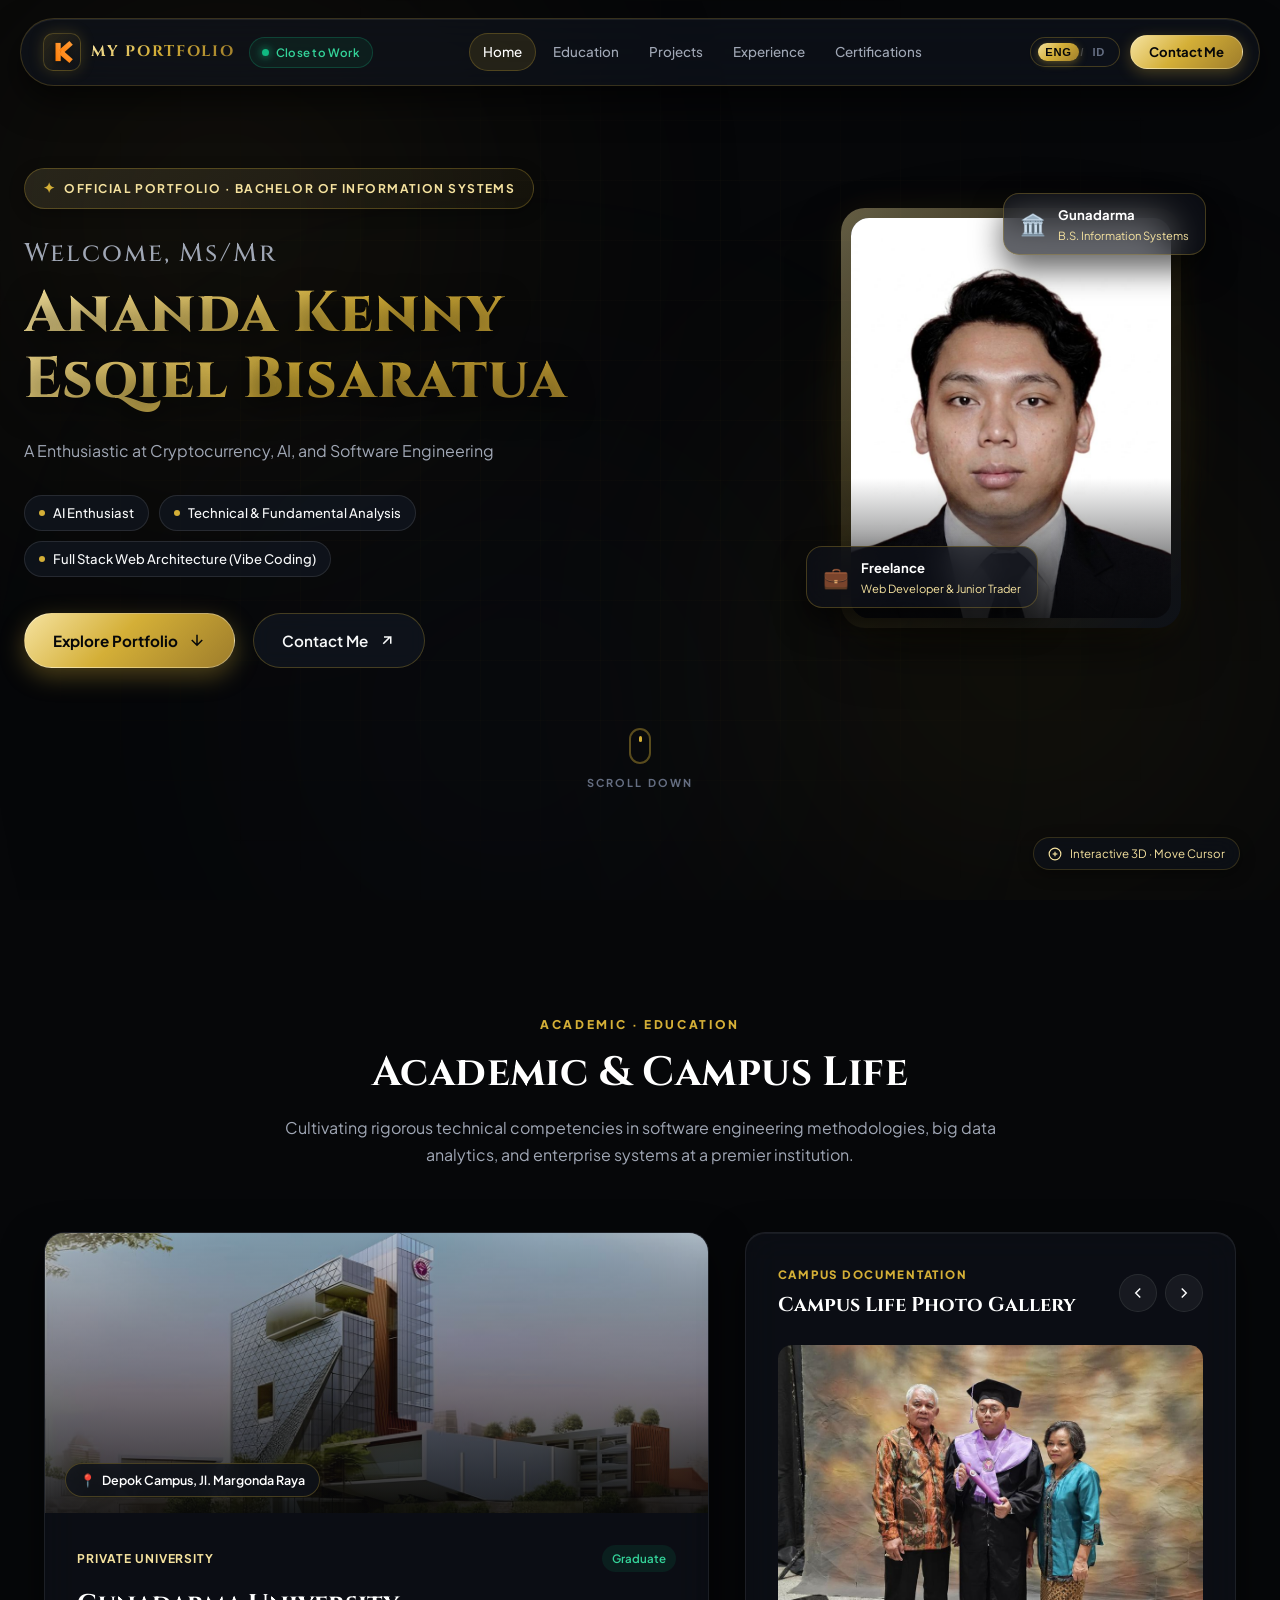
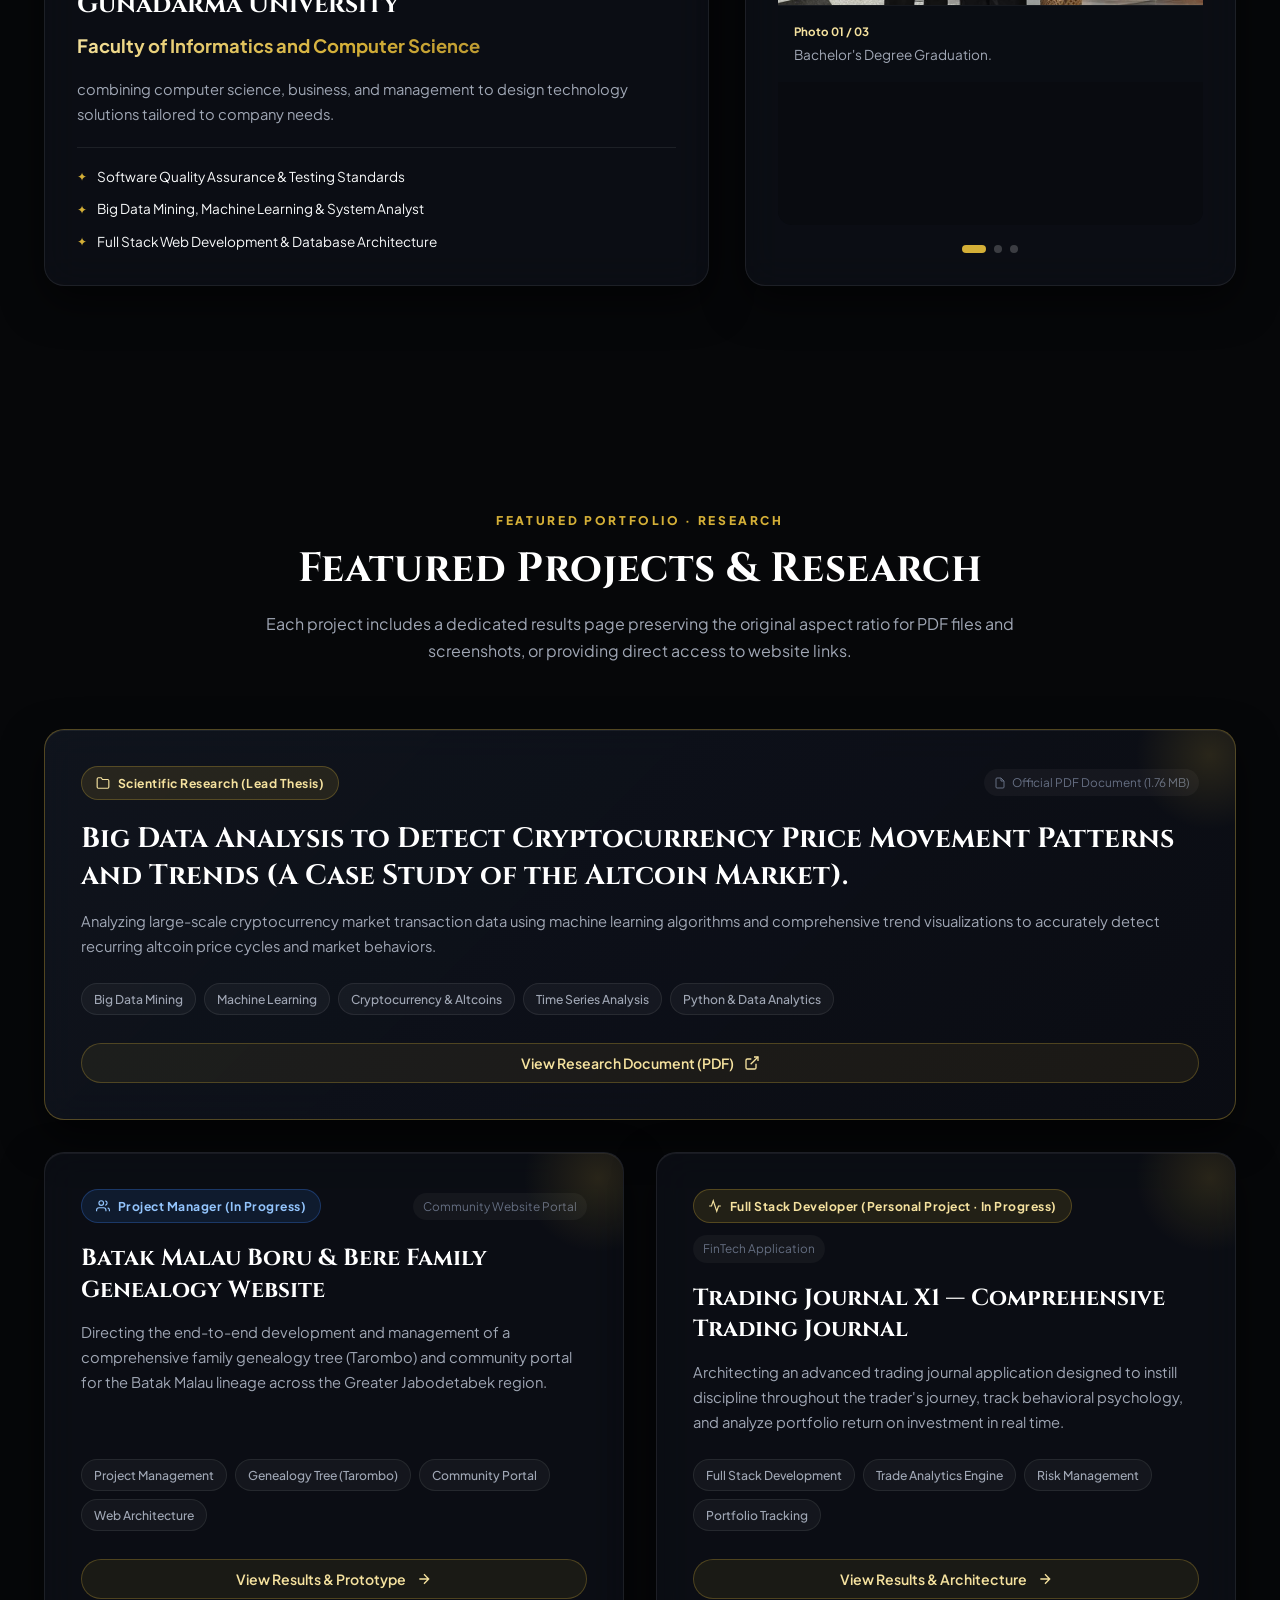
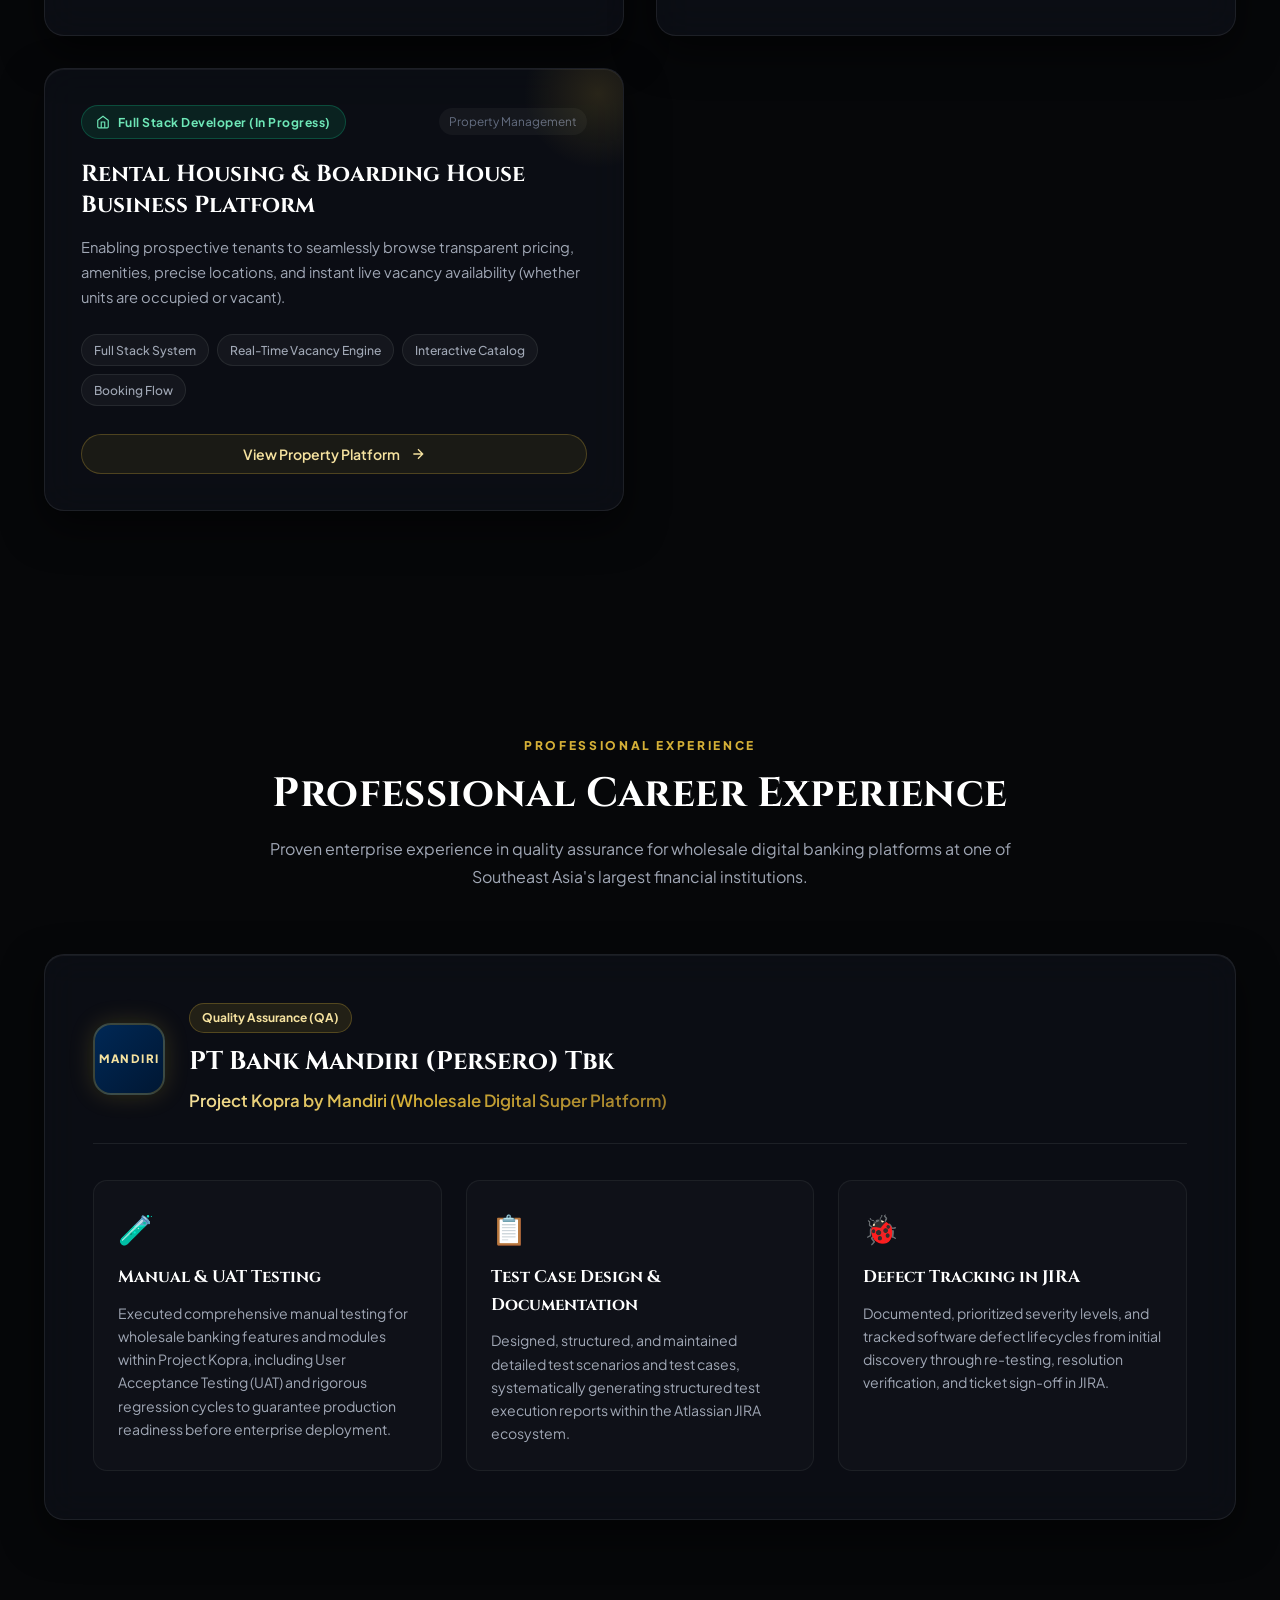
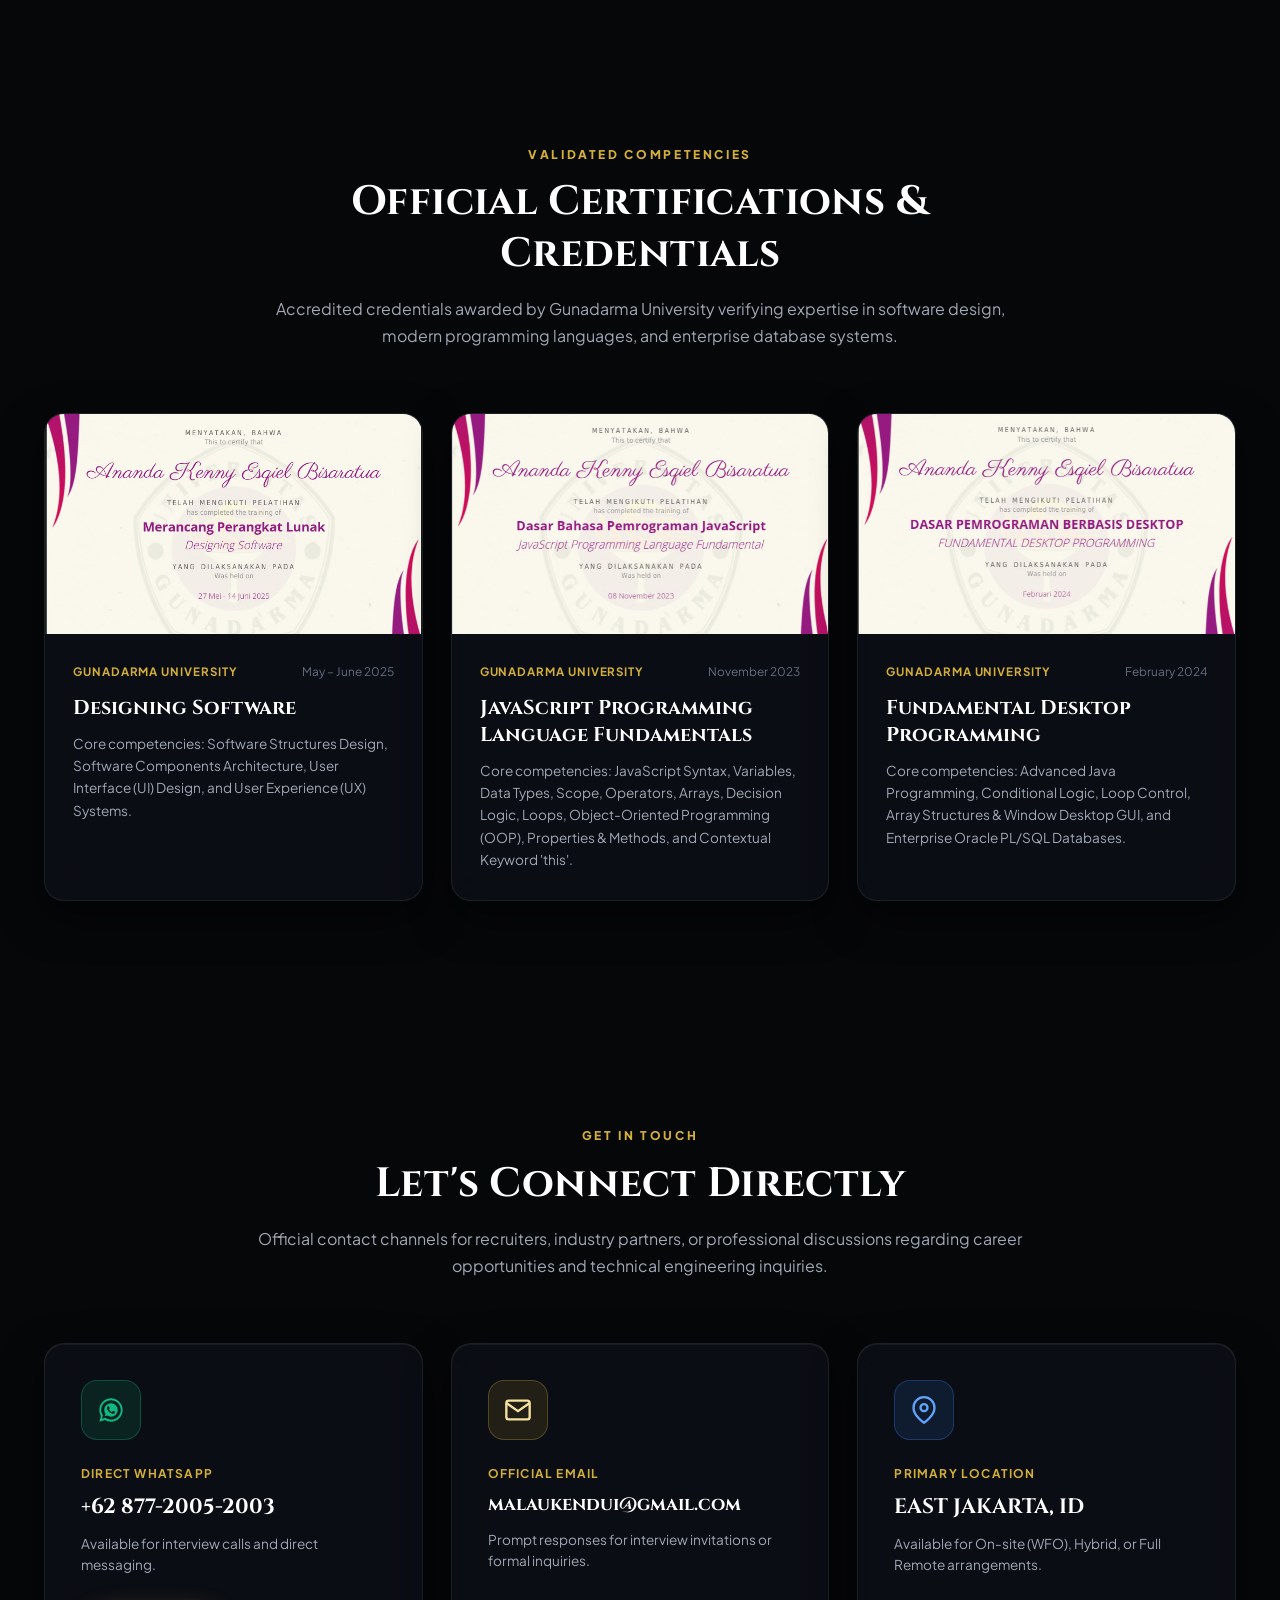
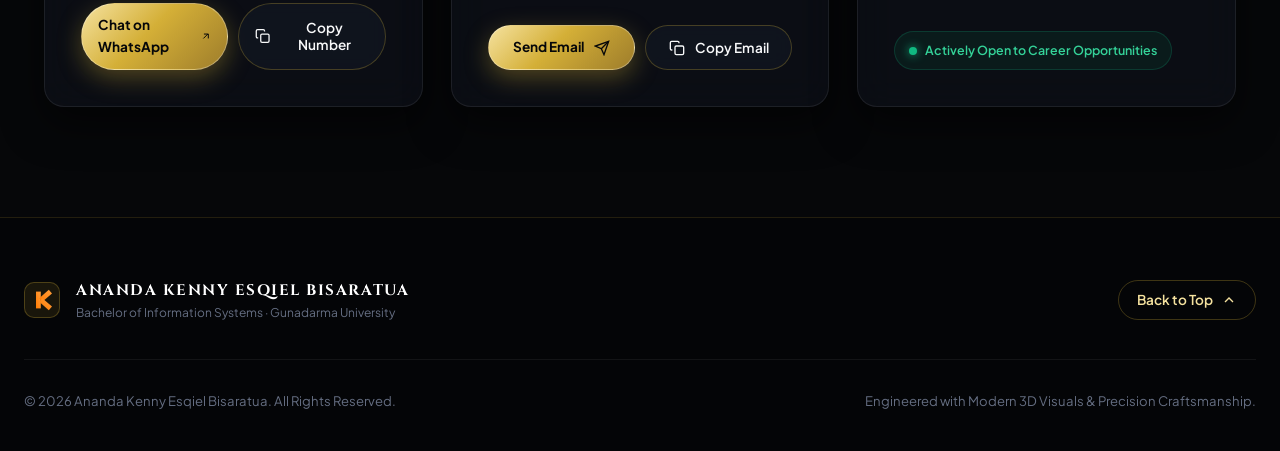
==== index.html @ 276e18a3 "update index.html" ====
﻿<!DOCTYPE html>
<html lang="en">
<head>
    <meta charset="UTF-8">
    <meta name="viewport" content="width=device-width, initial-scale=1.0">
    <title>Ananda Kenny Esqiel Bisaratua &mdash; Modern Luxury 3D Portfolio</title>
    <meta name="description" content="Professional portfolio of Ananda Kenny Esqiel Bisaratua, Bachelor of Information Systems from Gunadarma University. Specializing in Big Data Crypto Research, FinTech QA at Bank Mandiri, and Full Stack Web Architecture.">
    <meta name="theme-color" content="#060709">

    <!-- Google Fonts: Cinzel (Luxury Serif) & Plus Jakarta Sans (Ultra-modern Sans) -->
    <link rel="preconnect" href="https://fonts.googleapis.com">
    <link rel="preconnect" href="https://fonts.gstatic.com" crossorigin>
    <link href="https://fonts.googleapis.com/css2?family=Cinzel:wght@500;600;700;800;900&family=Plus+Jakarta+Sans:ital,wght@0,300;0,400;0,500;0,600;0,700;0,800;1,400&display=swap" rel="stylesheet">

    <!-- Three.js CDN for true WebGL 3D Interactive Centerpiece -->
    <script src="https://cdnjs.cloudflare.com/ajax/libs/three.js/r128/three.min.js"></script>

    <link rel="stylesheet" href="style.css">
</head>
<body>

    <!-- Ambient Luxury Background Glows -->
    <div class="luxury-ambient-bg">
        <div class="ambient-glow glow-top-left"></div>
        <div class="ambient-glow glow-center-gold"></div>
        <div class="ambient-glow glow-bottom-right"></div>
        <div class="ambient-grid-overlay"></div>
    </div>

    <!-- Navigation Bar -->
    <header class="navbar-wrapper">
        <nav class="navbar glass-panel">
            <!-- Left: Brand Logo & Status Pill -->
            <div class="navbar-left">
                <a href="#home" class="brand-logo" aria-label="Ananda Kenny Home">
                    <div class="logo-emblem">
                        <img src="kenny-k-logo.svg" alt="Kenny K Monogram Logo" class="brand-svg">
                    </div>
                    <div class="brand-text">
                        <span class="brand-name">MY PORTFOLIO</span>
                    </div>
                </a>

                <!-- Availability Status Pill -->
                <div class="status-indicator-pill">
                    <span class="status-dot"></span>
                    <span class="status-label" data-en="Close to Work" data-id="Sedang Bekerja">Close To Work</span>
                </div>
            </div>

            <!-- Center: Navigation Links -->
            <ul class="nav-links" id="navLinks">
                <li><a href="#home" class="nav-item active" data-en="Home" data-id="Beranda">Home</a></li>
                <li><a href="#pendidikan" class="nav-item" data-en="Education" data-id="Pendidikan">Education</a></li>
                <li><a href="#proyek" class="nav-item" data-en="Projects" data-id="Proyek">Projects</a></li>
                <li><a href="#pengalaman" class="nav-item" data-en="Experience" data-id="Pengalaman">Experience</a></li>
                <li><a href="#sertifikasi" class="nav-item" data-en="Certifications" data-id="Sertifikasi">Certifications</a></li>
                <li class="mobile-nav-cta-item"><a href="#kontak" class="nav-item nav-item-cta" data-en="Contact Me" data-id="Hubungi Saya">Contact Me</a></li>
            </ul>

            <!-- Right: Language Toggle, CTA & Mobile Toggle -->
            <div class="navbar-actions">
                <!-- Language Toggle (ID / ENG) -->
                <button class="lang-toggle-btn" id="langToggleBtn" aria-label="Switch Language (ENG / ID)" title="Switch Language (ENG / ID)">
                    <span class="lang-toggle-inner">
                        <span class="lang-option active" id="langOptEn">ENG</span>
                        <span class="lang-divider">/</span>
                        <span class="lang-option" id="langOptId">ID</span>
                    </span>
                </button>

                <!-- Desktop Contact CTA -->
                <a href="#kontak" class="btn-nav-cta" data-en="Contact Me" data-id="Hubungi Saya">Contact Me</a>

                <!-- Mobile Menu Toggle -->
                <button class="mobile-toggle" id="mobileToggle" aria-label="Toggle Navigation Menu">
                    <span class="bar"></span>
                    <span class="bar"></span>
                    <span class="bar"></span>
                </button>
            </div>
        </nav>
    </header>

    <!-- MAIN CONTENT -->
    <main>

        <!-- HERO SECTION: 3D Luxury Focus & Owner Intro -->
        <section id="home" class="hero-section">
            <!-- 3D WebGL Canvas Layer -->
            <div class="webgl-canvas-container" id="webglContainer">
                <canvas id="hero-3d-canvas"></canvas>
                <!-- 3D Interaction Badge -->
                <div class="canvas-3d-hint">
                    <svg width="14" height="14" viewBox="0 0 24 24" fill="none" stroke="currentColor" stroke-width="2"><circle cx="12" cy="12" r="10"/><path d="M12 8v8"/><path d="M8 12h8"/></svg>
                    <span data-en="Interactive 3D &middot; Move Cursor" data-id="3D Interaktif &middot; Gerakkan Kursor">Interactive 3D &middot; Move Cursor</span>
                </div>
            </div>

            <div class="hero-content-container">
                <div class="hero-grid">
                    <!-- Left Hero Content -->
                    <div class="hero-text-block">
                        <div class="hero-badge">
                            <span class="badge-icon">&#10022;</span>
                            <span data-en="OFFICIAL PORTFOLIO &middot; BACHELOR OF INFORMATION SYSTEMS" data-id="PORTOFOLIO RESMI &middot; SARJANA SISTEM INFORMASI">OFFICIAL PORTFOLIO &middot; BACHELOR OF INFORMATION SYSTEMS</span>
                        </div>

                        <h1 class="hero-title">
                            <span class="hero-title-prefix" data-en="Welcome, Ms/Mr" data-id="Selamat Datang">Welcome, Ms/Mr</span>
                            <span class="hero-title-name gold-gradient-text">Ananda Kenny Esqiel Bisaratua</span>
                        </h1>

                        <p class="hero-lead" data-en="A Enthusiastic at Cryptocurrency, AI, and Software Engineering" data-id="Antusias di Bidang Cryptocurrency, AI, dan Engineering Perangkat Lunak">
                            A Enthusiastic at Cryptocurrency, AI, and Software Engineering.
                        </p>

                        <!-- Key Attribute Chips -->
                        <div class="hero-chips">
                            <span class="luxury-chip">
                                <span class="chip-dot"></span> <span data-en="AI Enthusiast" data-id="Penggemar AI">AI Enthusiast</span>
                            </span>
                            <span class="luxury-chip">
                                <span class="chip-dot"></span> <span data-en="Technical &amp; Fundamental Analysis" data-id="Analisis Teknikal &amp; Fundamental">Technical &amp; Fundamental Analysis</span>
                            </span>
                            <span class="luxury-chip">
                                <span class="chip-dot"></span> <span data-en="Full Stack Web Architecture (Vibe Coding)" data-id="Arsitektur Web Full Stack (Vibe Coding)">Full Stack Web Architecture (Vibe Coding)</span>
                            </span>
                        </div>

                        <!-- CTA Actions -->
                        <div class="hero-actions">
                            <a href="#pendidikan" class="btn btn-luxury-primary" id="btnJelajahi">
                                <span data-en="Explore Portfolio" data-id="Jelajahi Portofolio">Explore Portfolio</span>
                                <svg width="18" height="18" viewBox="0 0 24 24" fill="none" stroke="currentColor" stroke-width="2"><path d="M12 5v14M19 12l-7 7-7-7"/></svg>
                            </a>
                            <a href="#kontak" class="btn btn-luxury-secondary">
                                <span data-en="Contact Me" data-id="Hubungi Saya">Contact Me</span>
                                <svg width="18" height="18" viewBox="0 0 24 24" fill="none" stroke="currentColor" stroke-width="2"><path d="M7 17l9.2-9.2M17 17V8H8"/></svg>
                            </a>
                        </div>
                    </div>

                    <!-- Right Hero Portrait Frame -->
                    <div class="hero-portrait-wrapper">
                        <div class="luxury-portrait-card">
                            <div class="portrait-aura"></div>
                            <div class="portrait-bevel-frame">
                                <div class="portrait-inner">
                                    <img src="KennyFoto.jpg" alt="Official Portrait of Ananda Kenny Esqiel Bisaratua" class="portrait-img">
                                    <div class="portrait-gradient-overlay"></div>
                                </div>
                            </div>
                            
                            <!-- Floating Card Tag 1 -->
                            <div class="floating-badge-tag tag-top-right glass-card">
                                <div class="badge-icon-gold">&#127963;&#65039;</div>
                                <div class="badge-tag-info">
                                    <span class="tag-title">Gunadarma</span>
                                    <span class="tag-sub" data-en="B.S. Information Systems" data-id="S.Kom. Sistem Informasi">B.S. Information Systems</span>
                                </div>
                            </div>

                            <!-- Floating Card Tag 2 -->
                            <div class="floating-badge-tag tag-bottom-left glass-card">
                                <div class="badge-icon-gold">&#128188;</div>
                                <div class="badge-tag-info">
                                    <span class="tag-title" data-en="Freelance" data-id="Lepas">Freelance</span>
                                    <span class="tag-sub" data-en="Web Developer & Junior Trader" data-id="Pengembang Web & Trader Pemula">Web Developer & Junior Trader</span>
                                </div>
                            </div>
                        </div>
                    </div>
                </div>

                <!-- Scroll Indicator -->
                <div class="hero-scroll-prompt">
                    <a href="#pendidikan" class="scroll-mouse-link" aria-label="Scroll Down">
                        <div class="scroll-mouse">
                            <div class="scroll-wheel"></div>
                        </div>
                        <span class="scroll-text" data-en="SCROLL DOWN" data-id="GULIR KE BAWAH">SCROLL DOWN</span>
                    </a>
                </div>
            </div>
        </section>

        <!-- SECTION: EDUCATION -->
        <section id="pendidikan" class="section-container education-section">
            <div class="section-header">
                <span class="section-eyebrow" data-en="ACADEMIC &middot; EDUCATION" data-id="AKADEMIK &middot; PENDIDIKAN">ACADEMIC &middot; EDUCATION</span>
                <h2 class="section-heading" data-en="Academic &amp; Campus Life" data-id="Akademik &amp; Kehidupan Kampus">Academic &amp; Campus Life</h2>
                <p class="section-subheading" data-en="Cultivating rigorous technical competencies in software engineering methodologies, big data analytics, and enterprise systems at a premier institution." data-id="Mengembangkan kompetensi teknis yang ketat dalam metodologi rekayasa perangkat lunak, analitik big data, dan sistem enterprise di institusi terkemuka.">
                    Cultivating rigorous technical competencies in software engineering methodologies, big data analytics, and enterprise systems at a premier institution.
                </p>
            </div>

            <div class="education-showcase-grid">
                <!-- Main Building Feature Card (Foto Gedung G) -->
                <div class="education-feature-card glass-card">
                    <div class="feature-card-media">
                        <img src="Gedung-Gunadarma.jpg" alt="Campus Building G, Gunadarma University Depok Margonda" class="building-hero-image">
                        <div class="media-overlay-gradient"></div>
                        <div class="media-badge-pill">
                            <span class="pill-icon">&#128205;</span>
                            <span data-en="Depok Campus, Jl. Margonda Raya" data-id="Kampus Depok, Jl. Margonda Raya">Depok Campus, Jl. Margonda Raya</span>
                        </div>
                    </div>

                    <div class="feature-card-body">
                        <div class="institution-meta">
                            <span class="institution-type" data-en="Private University" data-id="Universitas Swasta">Private University</span>
                            <span class="graduation-status" data-en="Graduate" data-id="Lulusan">Graduate</span>
                        </div>
                        <h3 class="institution-name" data-en="Gunadarma University" data-id="Universitas Gunadarma">Gunadarma University</h3>
                        <h4 class="major-name gold-gradient-text" data-en="Faculty of Informatics and Computer Science" data-id="Fakultas Ilmu Komputer dan Teknologi Informasi">Faculty of Informatics and Computer Science</h4>
                        <p class="major-description" data-en="combining computer science, business, and management to design technology solutions tailored to company needs." data-id="menggabungkan ilmu komputer, bisnis, dan manajemen untuk merancang solusi teknologi yang disesuaikan dengan kebutuhan perusahaan.">
                            combining computer science, business, and management to design technology solutions tailored to company needs.
                        </p>

                        <div class="curriculum-highlights">
                            <div class="highlight-item">
                                <span class="highlight-bullet">&#10022;</span>
                                <span data-en="Software Quality Assurance &amp; Testing Standards" data-id="Jaminan Kualitas Perangkat Lunak &amp; Standar Pengujian">Software Quality Assurance &amp; Testing Standards</span>
                            </div>
                            <div class="highlight-item">
                                <span class="highlight-bullet">&#10022;</span>
                                <span data-en="Big Data Mining, Machine Learning &amp; System Analyst" data-id="Big Data Mining, Machine Learning &amp; Analis Sistem">Big Data Mining, Machine Learning &amp; System Analyst</span>
                            </div>
                            <div class="highlight-item">
                                <span class="highlight-bullet">&#10022;</span>
                                <span data-en="Full Stack Web Development &amp; Database Architecture" data-id="Pengembangan Web Full Stack &amp; Arsitektur Basis Data">Full Stack Web Development &amp; Database Architecture</span>
                            </div>
                        </div>
                    </div>
                </div>

                <!-- 3-Photo Campus Life Carousel & Interactive Gallery -->
                <div class="campus-gallery-container glass-card">
                    <div class="gallery-header-bar">
                        <div class="gallery-title-group">
                            <span class="gallery-mini-badge" data-en="CAMPUS DOCUMENTATION" data-id="DOKUMENTASI KAMPUS">CAMPUS DOCUMENTATION</span>
                            <h3 class="gallery-title" data-en="Campus Life Photo Gallery" data-id="Galeri Foto Kehidupan Kampus">Campus Life Photo Gallery</h3>
                        </div>
                        <div class="carousel-nav-arrows">
                            <button class="carousel-arrow-btn" id="eduPrevBtn" aria-label="Previous Photo">
                                <svg width="18" height="18" viewBox="0 0 24 24" fill="none" stroke="currentColor" stroke-width="2"><path d="M15 18l-6-6 6-6"/></svg>
                            </button>
                            <button class="carousel-arrow-btn" id="eduNextBtn" aria-label="Next Photo">
                                <svg width="18" height="18" viewBox="0 0 24 24" fill="none" stroke="currentColor" stroke-width="2"><path d="M9 18l6-6-6-6"/></svg>
                            </button>
                        </div>
                    </div>

                    <!-- Active Slide Viewer -->
                    <div class="campus-carousel-viewport">
                        <div class="carousel-slides-track" id="eduCarouselTrack">
                            <!-- Slide 1 -->
                            <div class="carousel-slide active" data-index="0">
                                <div class="slide-image-wrap">
                                    <img src="education-photo-1.jpg" alt="Academic Collaboration at Gunadarma University 1" class="slide-img">
                                </div>
                                <div class="slide-caption">
                                    <span class="slide-number" data-en="Photo 01 / 03" data-id="Foto 01 / 03">Photo 01 / 03</span>
                                    <p class="slide-desc" data-en="Bachelor's Degree Graduation." data-id="Wisuda Sarjana.">Bachelor's Degree Graduation.</p>
                                </div>
                            </div>
                            <!-- Slide 2 -->
                            <div class="carousel-slide" data-index="1">
                                <div class="slide-image-wrap">
                                    <img src="education-photo-2.jpg" alt="Computer Laboratory Practicum at Gunadarma University 2" class="slide-img">
                                </div>
                                <div class="slide-caption">
                                    <span class="slide-number" data-en="Photo 02 / 03" data-id="Foto 02 / 03">Photo 02 / 03</span>
                                    <p class="slide-desc" data-en="Classmates (Semesters 3–8)" data-id="Teman Sekelas (Semester 3–8)">Classmates (Semesters 3–8)</p>
                                </div>
                            </div>
                            <!-- Slide 3 -->
                            <div class="carousel-slide" data-index="2">
                                <div class="slide-image-wrap">
                                    <img src="education-photo-3.jpg" alt="Capstone Project &amp; Computing Analysis at Gunadarma University 3" class="slide-img">
                                </div>
                                <div class="slide-caption">
                                    <span class="slide-number" data-en="Photo 03 / 03" data-id="Foto 03 / 03">Photo 03 / 03</span>
                                    <p class="slide-desc" data-en="Comprehensive Examination." data-id="Ujian Komprehensif.">Comprehensive Examination.</p>
                                </div>
                            </div>
                        </div>
                    </div>

                    <!-- Carousel Indicators -->
                    <div class="carousel-indicators" id="eduIndicators">
                        <button class="indicator-dot active" data-slide="0" aria-label="Slide 1"></button>
                        <button class="indicator-dot" data-slide="1" aria-label="Slide 2"></button>
                        <button class="indicator-dot" data-slide="2" aria-label="Slide 3"></button>
                    </div>
                </div>
            </div>
        </section>

        <!-- SECTION: PROJECTS & RESEARCH -->
        <section id="proyek" class="section-container projects-section">
            <div class="section-header">
                <span class="section-eyebrow" data-en="FEATURED PORTFOLIO &middot; RESEARCH" data-id="PORTOFOLIO UNGGULAN &middot; RISET">FEATURED PORTFOLIO &middot; RESEARCH</span>
                <h2 class="section-heading" data-en="Featured Projects &amp; Research" data-id="Proyek &amp; Riset Unggulan">Featured Projects &amp; Research</h2>
                <p class="section-subheading" data-en="Each project includes a dedicated results page preserving the original aspect ratio for PDF files and screenshots, or providing direct access to website links." data-id="Setiap proyek memiliki halaman hasil khusus yang mempertahankan rasio aspek asli untuk file PDF dan tangkapan layar, atau menyediakan akses langsung ke tautan situs web.">
                    Each project includes a dedicated results page preserving the original aspect ratio for PDF files and screenshots, or providing direct access to website links.
                </p>
            </div>

            <div class="projects-asymmetric-grid">

                <!-- PROJECT 1: Scientific Research (Featured Large Card) -->
                <article class="project-card project-card-featured glass-card" data-project-id="scientific-research">
                    <div class="card-glass-glow"></div>
                    <div class="project-header-badge-row">
                        <span class="project-role-badge badge-gold">
                            <svg width="14" height="14" viewBox="0 0 24 24" fill="none" stroke="currentColor" stroke-width="2"><path d="M22 19a2 2 0 0 1-2 2H4a2 2 0 0 1-2-2V5a2 2 0 0 1 2-2h5l2 3h9a2 2 0 0 1 2 2z"/></svg>
                            <span data-en="Scientific Research (Lead Thesis)" data-id="Riset Ilmiah (Skripsi Utama)">Scientific Research (Lead Thesis)</span>
                        </span>
                        <span class="project-format-pill">
                            <svg width="12" height="12" viewBox="0 0 24 24" fill="none" stroke="currentColor" stroke-width="2"><path d="M14 2H6a2 2 0 0 0-2 2v16a2 2 0 0 0 2 2h12a2 2 0 0 0 2-2V8z"/><polyline points="14 2 14 8 20 8"/></svg>
                            <span data-en="Official PDF Document (1.76 MB)" data-id="Dokumen PDF Resmi (1.76 MB)">Official PDF Document (1.76 MB)</span>
                        </span>
                    </div>

                    <h3 class="project-main-title" data-en="Big Data Analysis to Detect Cryptocurrency Price Movement Patterns and Trends (A Case Study of the Altcoin Market)." data-id="Analisis Big Data untuk Mendeteksi Pola Pergerakan Harga Cryptocurrency dan Tren (Studi Kasus Pasar Altcoin).">
                        Big Data Analysis to Detect Cryptocurrency Price Movement Patterns and Trends (A Case Study of the Altcoin Market).
                    </h3>

                    <p class="project-sub-title" data-en="Analyzing large-scale cryptocurrency market transaction data using machine learning algorithms and comprehensive trend visualizations to accurately detect recurring altcoin price cycles and market behaviors." data-id="Menganalisis data transaksi pasar cryptocurrency berskala besar menggunakan algoritma machine learning dan visualisasi tren komprehensif untuk mendeteksi siklus harga altcoin yang berulang dan perilaku pasar secara akurat.">
                        Analyzing large-scale cryptocurrency market transaction data using machine learning algorithms and comprehensive trend visualizations to accurately detect recurring altcoin price cycles and market behaviors.
                    </p>

                    <div class="project-tech-tags">
                        <span class="tech-tag">Big Data Mining</span>
                        <span class="tech-tag">Machine Learning</span>
                        <span class="tech-tag">Cryptocurrency &amp; Altcoins</span>
                        <span class="tech-tag">Time Series Analysis</span>
                        <span class="tech-tag">Python &amp; Data Analytics</span>
                    </div>

                    <div class="project-card-footer">
                        <button class="btn btn-luxury-card-action" onclick="openProjectModal('scientific-research')">
                            <span data-en="View Research Document (PDF)" data-id="Lihat Dokumen Riset (PDF)">View Research Document (PDF)</span>
                            <svg width="16" height="16" viewBox="0 0 24 24" fill="none" stroke="currentColor" stroke-width="2"><path d="M18 13v6a2 2 0 0 1-2 2H5a2 2 0 0 1-2-2V8a2 2 0 0 1 2-2h6"/><polyline points="15 3 21 3 21 9"/><line x1="10" y1="14" x2="21" y2="3"/></svg>
                        </button>
                    </div>
                </article>

                <!-- PROJECT 2: Project Manager - Malau Website -->
                <article class="project-card glass-card" data-project-id="website-malau">
                    <div class="card-glass-glow"></div>
                    <div class="project-header-badge-row">
                        <span class="project-role-badge badge-blue">
                            <svg width="14" height="14" viewBox="0 0 24 24" fill="none" stroke="currentColor" stroke-width="2"><path d="M17 21v-2a4 4 0 0 0-4-4H5a4 4 0 0 0-4 4v2"/><circle cx="9" cy="7" r="4"/><path d="M23 21v-2a4 4 0 0 0-3-3.87"/><path d="M16 3.13a4 4 0 0 1 0 7.75"/></svg>
                            <span data-en="Project Manager (In Progress)" data-id="Manajer Proyek (Dalam Proses)">Project Manager (In Progress)</span>
                        </span>
                        <span class="project-format-pill" data-en="Community Website Portal" data-id="Portal Website Komunitas">Community Website Portal</span>
                    </div>

                    <h3 class="project-main-title" data-en="Batak Malau Boru &amp; Bere Family Genealogy Website" data-id="Website Silsilah Keluarga Batak Malau Boru &amp; Bere">
                        Batak Malau Boru &amp; Bere Family Genealogy Website
                    </h3>

                    <p class="project-sub-title" data-en="Directing the end-to-end development and management of a comprehensive family genealogy tree (Tarombo) and community portal for the Batak Malau lineage across the Greater Jabodetabek region." data-id="Mengarahkan pengembangan dan manajemen end-to-end pohon silsilah keluarga komprehensif (Tarombo) dan portal komunitas untuk keturunan Batak Malau di seluruh wilayah Jabodetabek.">
                        Directing the end-to-end development and management of a comprehensive family genealogy tree (Tarombo) and community portal for the Batak Malau lineage across the Greater Jabodetabek region.
                    </p>

                    <div class="project-tech-tags">
                        <span class="tech-tag" data-en="Project Management" data-id="Manajemen Proyek">Project Management</span>
                        <span class="tech-tag">Genealogy Tree (Tarombo)</span>
                        <span class="tech-tag" data-en="Community Portal" data-id="Portal Komunitas">Community Portal</span>
                        <span class="tech-tag" data-en="Web Architecture" data-id="Arsitektur Web">Web Architecture</span>
                    </div>

                    <div class="project-card-footer">
                        <button class="btn btn-luxury-card-action" onclick="openProjectModal('website-malau')">
                            <span data-en="View Results &amp; Prototype" data-id="Lihat Hasil &amp; Prototipe">View Results &amp; Prototype</span>
                            <svg width="16" height="16" viewBox="0 0 24 24" fill="none" stroke="currentColor" stroke-width="2"><path d="M5 12h14M12 5l7 7-7 7"/></svg>
                        </button>
                    </div>
                </article>

                <!-- PROJECT 3: Full Stack Developer - Trading Journal -->
                <article class="project-card glass-card" data-project-id="trading-journal">
                    <div class="card-glass-glow"></div>
                    <div class="project-header-badge-row">
                        <span class="project-role-badge badge-gold">
                            <svg width="14" height="14" viewBox="0 0 24 24" fill="none" stroke="currentColor" stroke-width="2"><polyline points="22 12 18 12 15 21 9 3 6 12 2 12"/></svg>
                            <span data-en="Full Stack Developer (Personal Project &middot; In Progress)" data-id="Pengembang Full Stack (Proyek Pribadi &middot; Dalam Proses)">Full Stack Developer (Personal Project &middot; In Progress)</span>
                        </span>
                        <span class="project-format-pill" data-en="FinTech Application" data-id="Aplikasi FinTech">FinTech Application</span>
                    </div>

                    <h3 class="project-main-title" data-en="Trading Journal X1 &mdash; Comprehensive Trading Journal" data-id="Trading Journal X1 &mdash; Jurnal Trading Komprehensif">
                        Trading Journal X1 &mdash; Comprehensive Trading Journal
                    </h3>

                    <p class="project-sub-title" data-en="Architecting an advanced trading journal application designed to instill discipline throughout the trader's journey, track behavioral psychology, and analyze portfolio return on investment in real time." data-id="Merancang aplikasi jurnal trading canggih yang dirancang untuk menanamkan disiplin sepanjang perjalanan trader, melacak psikologi perilaku, dan menganalisis return on investment portofolio secara real time.">
                        Architecting an advanced trading journal application designed to instill discipline throughout the trader's journey, track behavioral psychology, and analyze portfolio return on investment in real time.
                    </p>

                    <div class="project-tech-tags">
                        <span class="tech-tag" data-en="Full Stack Development" data-id="Pengembangan Full Stack">Full Stack Development</span>
                        <span class="tech-tag" data-en="Trade Analytics Engine" data-id="Mesin Analitik Trading">Trade Analytics Engine</span>
                        <span class="tech-tag" data-en="Risk Management" data-id="Manajemen Risiko">Risk Management</span>
                        <span class="tech-tag" data-en="Portfolio Tracking" data-id="Pelacakan Portofolio">Portfolio Tracking</span>
                    </div>

                    <div class="project-card-footer">
                        <button class="btn btn-luxury-card-action" onclick="openProjectModal('trading-journal')">
                            <span data-en="View Results &amp; Architecture" data-id="Lihat Hasil &amp; Arsitektur">View Results &amp; Architecture</span>
                            <svg width="16" height="16" viewBox="0 0 24 24" fill="none" stroke="currentColor" stroke-width="2"><path d="M5 12h14M12 5l7 7-7 7"/></svg>
                        </button>
                    </div>
                </article>

                <!-- PROJECT 4: Full Stack Developer - Rental Housing Platform -->
                <article class="project-card glass-card" data-project-id="kos-kosan">
                    <div class="card-glass-glow"></div>
                    <div class="project-header-badge-row">
                        <span class="project-role-badge badge-green">
                            <svg width="14" height="14" viewBox="0 0 24 24" fill="none" stroke="currentColor" stroke-width="2"><path d="M3 9l9-7 9 7v11a2 2 0 0 1-2 2H5a2 2 0 0 1-2-2z"/><polyline points="9 22 9 12 15 12 15 22"/></svg>
                            <span data-en="Full Stack Developer (In Progress)" data-id="Pengembang Full Stack (Dalam Proses)">Full Stack Developer (In Progress)</span>
                        </span>
                        <span class="project-format-pill" data-en="Property Management" data-id="Manajemen Properti">Property Management</span>
                    </div>

                    <h3 class="project-main-title" data-en="Rental Housing &amp; Boarding House Business Platform" data-id="Platform Bisnis Rumah Sewa &amp; Kos-Kosan">
                        Rental Housing &amp; Boarding House Business Platform
                    </h3>

                    <p class="project-sub-title" data-en="Enabling prospective tenants to seamlessly browse transparent pricing, amenities, precise locations, and instant live vacancy availability (whether units are occupied or vacant)." data-id="Memungkinkan calon penghuni untuk dengan mudah menelusuri harga transparan, fasilitas, lokasi tepat, dan ketersediaan unit kosong secara langsung (apakah unit terisi atau kosong).">
                        Enabling prospective tenants to seamlessly browse transparent pricing, amenities, precise locations, and instant live vacancy availability (whether units are occupied or vacant).
                    </p>

                    <div class="project-tech-tags">
                        <span class="tech-tag" data-en="Full Stack System" data-id="Sistem Full Stack">Full Stack System</span>
                        <span class="tech-tag" data-en="Real-Time Vacancy Engine" data-id="Mesin Ketersediaan Real-Time">Real-Time Vacancy Engine</span>
                        <span class="tech-tag" data-en="Interactive Catalog" data-id="Katalog Interaktif">Interactive Catalog</span>
                        <span class="tech-tag" data-en="Booking Flow" data-id="Alur Pemesanan">Booking Flow</span>
                    </div>

                    <div class="project-card-footer">
                        <button class="btn btn-luxury-card-action" onclick="openProjectModal('kos-kosan')">
                            <span data-en="View Property Platform" data-id="Lihat Platform Properti">View Property Platform</span>
                            <svg width="16" height="16" viewBox="0 0 24 24" fill="none" stroke="currentColor" stroke-width="2"><path d="M5 12h14M12 5l7 7-7 7"/></svg>
                        </button>
                    </div>
                </article>

            </div>
        </section>

        <!-- SECTION: WORK EXPERIENCE -->
        <section id="pengalaman" class="section-container work-section">
            <div class="section-header">
                <span class="section-eyebrow" data-en="PROFESSIONAL EXPERIENCE" data-id="PENGALAMAN PROFESIONAL">PROFESSIONAL EXPERIENCE</span>
                <h2 class="section-heading" data-en="Professional Career Experience" data-id="Pengalaman Karier Profesional">Professional Career Experience</h2>
                <p class="section-subheading" data-en="Proven enterprise experience in quality assurance for wholesale digital banking platforms at one of Southeast Asia's largest financial institutions." data-id="Pengalaman enterprise yang terbukti dalam jaminan kualitas platform perbankan digital wholesale di salah satu institusi keuangan terbesar di Asia Tenggara.">
                    Proven enterprise experience in quality assurance for wholesale digital banking platforms at one of Southeast Asia's largest financial institutions.
                </p>
            </div>

            <div class="work-experience-card glass-card">
                <div class="work-card-header">
                    <div class="company-logo-badge">
                        <span class="bank-mandiri-logo-text">MANDIRI</span>
                    </div>
                    <div class="work-header-details">
                        <div class="work-role-pill" data-en="Quality Assurance (QA)" data-id="Jaminan Kualitas (QA)">Quality Assurance (QA)</div>
                        <h3 class="work-company-name">PT Bank Mandiri (Persero) Tbk</h3>
                        <h4 class="work-project-title gold-gradient-text" data-en="Project Kopra by Mandiri (Wholesale Digital Super Platform)" data-id="Proyek Kopra by Mandiri (Platform Digital Super Wholesale)">Project Kopra by Mandiri (Wholesale Digital Super Platform)</h4>
                    </div>
                </div>

                <div class="work-responsibilities-grid">
                    <div class="responsibility-box">
                        <div class="resp-icon">&#129514;</div>
                        <h4 data-en="Manual &amp; UAT Testing" data-id="Pengujian Manual &amp; UAT">Manual &amp; UAT Testing</h4>
                        <p data-en="Executed comprehensive manual testing for wholesale banking features and modules within Project Kopra, including User Acceptance Testing (UAT) and rigorous regression cycles to guarantee production readiness before enterprise deployment." data-id="Melaksanakan pengujian manual komprehensif untuk fitur dan modul perbankan wholesale dalam Proyek Kopra, termasuk User Acceptance Testing (UAT) dan siklus regresi ketat untuk menjamin kesiapan produksi sebelum deployment enterprise.">Executed comprehensive manual testing for wholesale banking features and modules within Project Kopra, including User Acceptance Testing (UAT) and rigorous regression cycles to guarantee production readiness before enterprise deployment.</p>
                    </div>
                    <div class="responsibility-box">
                        <div class="resp-icon">&#128203;</div>
                        <h4 data-en="Test Case Design &amp; Documentation" data-id="Desain Kasus Uji &amp; Dokumentasi">Test Case Design &amp; Documentation</h4>
                        <p data-en="Designed, structured, and maintained detailed test scenarios and test cases, systematically generating structured test execution reports within the Atlassian JIRA ecosystem." data-id="Merancang, menyusun, dan memelihara skenario uji dan kasus uji terperinci, menghasilkan laporan eksekusi pengujian terstruktur secara sistematis dalam ekosistem Atlassian JIRA.">Designed, structured, and maintained detailed test scenarios and test cases, systematically generating structured test execution reports within the Atlassian JIRA ecosystem.</p>
                    </div>
                    <div class="responsibility-box">
                        <div class="resp-icon">&#128030;</div>
                        <h4 data-en="Defect Tracking in JIRA" data-id="Pelacakan Defek di JIRA">Defect Tracking in JIRA</h4>
                        <p data-en="Documented, prioritized severity levels, and tracked software defect lifecycles from initial discovery through re-testing, resolution verification, and ticket sign-off in JIRA." data-id="Mendokumentasikan, memprioritaskan tingkat keparahan, dan melacak siklus hidup defek perangkat lunak dari penemuan awal hingga pengujian ulang, verifikasi resolusi, dan penandatanganan tiket di JIRA.">Documented, prioritized severity levels, and tracked software defect lifecycles from initial discovery through re-testing, resolution verification, and ticket sign-off in JIRA.</p>
                    </div>
                </div>

            </div>
        </section>

        <!-- SECTION: CERTIFICATIONS -->
        <section id="sertifikasi" class="section-container certifications-section">
            <div class="section-header">
                <span class="section-eyebrow" data-en="VALIDATED COMPETENCIES" data-id="KOMPETENSI TERVALIDASI">VALIDATED COMPETENCIES</span>
                <h2 class="section-heading" data-en="Official Certifications &amp; Credentials" data-id="Sertifikasi &amp; Kredensial Resmi">Official Certifications &amp; Credentials</h2>
                <p class="section-subheading" data-en="Accredited credentials awarded by Gunadarma University verifying expertise in software design, modern programming languages, and enterprise database systems." data-id="Kredensial terakreditasi yang diberikan oleh Universitas Gunadarma memverifikasi keahlian dalam desain perangkat lunak, bahasa pemrograman modern, dan sistem basis data enterprise.">
                    Accredited credentials awarded by Gunadarma University verifying expertise in software design, modern programming languages, and enterprise database systems.
                </p>
            </div>

            <div class="certifications-grid">

                <!-- CERTIFICATE 1 -->
                <div class="cert-card glass-card">
                    <div class="cert-image-box" onclick="openImageLightbox('cert-photo-1.jpg', 'Certification: Designing Software &mdash; Gunadarma University')">
                        <img src="cert-photo-1.jpg" alt="Designing Software Certificate, Gunadarma University" class="cert-img" loading="lazy">
                        <div class="cert-zoom-btn">
                            <svg width="18" height="18" viewBox="0 0 24 24" fill="none" stroke="currentColor" stroke-width="2"><circle cx="11" cy="11" r="8"/><line x1="21" y1="21" x2="16.65" y2="16.65"/><line x1="11" y1="8" x2="11" y2="14"/><line x1="8" y1="11" x2="14" y2="11"/></svg>
                            <span data-en="Enlarge" data-id="Perbesar">Enlarge</span>
                        </div>
                    </div>
                    <div class="cert-content">
                        <div class="cert-meta-row">
                            <span class="cert-issuer-badge" data-en="Gunadarma University" data-id="Universitas Gunadarma">Gunadarma University</span>
                            <span class="cert-period" data-en="May &ndash; June 2025" data-id="Mei &ndash; Juni 2025">May &ndash; June 2025</span>
                        </div>
                        <h3 class="cert-title" data-en="Designing Software" data-id="Perancangan Perangkat Lunak">Designing Software</h3>
                        <p class="cert-scope" data-en="Core competencies: Software Structures Design, Software Components Architecture, User Interface (UI) Design, and User Experience (UX) Systems." data-id="Kompetensi inti: Desain Struktur Perangkat Lunak, Arsitektur Komponen Perangkat Lunak, Desain Antarmuka Pengguna (UI), dan Sistem Pengalaman Pengguna (UX).">
                            Core competencies: Software Structures Design, Software Components Architecture, User Interface (UI) Design, and User Experience (UX) Systems.
                        </p>
                    </div>
                </div>

                <!-- CERTIFICATE 2 -->
                <div class="cert-card glass-card">
                    <div class="cert-image-box" onclick="openImageLightbox('cert-photo-2.jpg', 'Certification: JavaScript Programming Language Fundamentals &mdash; Gunadarma University')">
                        <img src="cert-photo-2.jpg" alt="JavaScript Fundamentals Certificate, Gunadarma University" class="cert-img" loading="lazy">
                        <div class="cert-zoom-btn">
                            <svg width="18" height="18" viewBox="0 0 24 24" fill="none" stroke="currentColor" stroke-width="2"><circle cx="11" cy="11" r="8"/><line x1="21" y1="21" x2="16.65" y2="16.65"/><line x1="11" y1="8" x2="11" y2="14"/><line x1="8" y1="11" x2="14" y2="11"/></svg>
                            <span data-en="Enlarge" data-id="Perbesar">Enlarge</span>
                        </div>
                    </div>
                    <div class="cert-content">
                        <div class="cert-meta-row">
                            <span class="cert-issuer-badge" data-en="Gunadarma University" data-id="Universitas Gunadarma">Gunadarma University</span>
                            <span class="cert-period">November 2023</span>
                        </div>
                        <h3 class="cert-title" data-en="JavaScript Programming Language Fundamentals" data-id="Dasar-Dasar Bahasa Pemrograman JavaScript">JavaScript Programming Language Fundamentals</h3>
                        <p class="cert-scope" data-en="Core competencies: JavaScript Syntax, Variables, Data Types, Scope, Operators, Arrays, Decision Logic, Loops, Object-Oriented Programming (OOP), Properties &amp; Methods, and Contextual Keyword 'this'." data-id="Kompetensi inti: Sintaks JavaScript, Variabel, Tipe Data, Scope, Operator, Array, Logika Keputusan, Perulangan, Pemrograman Berorientasi Objek (OOP), Properti &amp; Metode, dan Kata Kunci Kontekstual 'this'.">
                            Core competencies: JavaScript Syntax, Variables, Data Types, Scope, Operators, Arrays, Decision Logic, Loops, Object-Oriented Programming (OOP), Properties &amp; Methods, and Contextual Keyword 'this'.
                        </p>
                    </div>
                </div>

                <!-- CERTIFICATE 3 -->
                <div class="cert-card glass-card">
                    <div class="cert-image-box" onclick="openImageLightbox('cert-photo-3.jpg', 'Certification: Fundamental Desktop Programming &mdash; Gunadarma University')">
                        <img src="cert-photo-3.jpg" alt="Fundamental Desktop Programming Certificate, Gunadarma University" class="cert-img" loading="lazy">
                        <div class="cert-zoom-btn">
                            <svg width="18" height="18" viewBox="0 0 24 24" fill="none" stroke="currentColor" stroke-width="2"><circle cx="11" cy="11" r="8"/><line x1="21" y1="21" x2="16.65" y2="16.65"/><line x1="11" y1="8" x2="11" y2="14"/><line x1="8" y1="11" x2="14" y2="11"/></svg>
                            <span data-en="Enlarge" data-id="Perbesar">Enlarge</span>
                        </div>
                    </div>
                    <div class="cert-content">
                        <div class="cert-meta-row">
                            <span class="cert-issuer-badge" data-en="Gunadarma University" data-id="Universitas Gunadarma">Gunadarma University</span>
                            <span class="cert-period" data-en="February 2024" data-id="Februari 2024">February 2024</span>
                        </div>
                        <h3 class="cert-title" data-en="Fundamental Desktop Programming" data-id="Pemrograman Desktop Fundamental">Fundamental Desktop Programming</h3>
                        <p class="cert-scope" data-en="Core competencies: Advanced Java Programming, Conditional Logic, Loop Control, Array Structures &amp; Window Desktop GUI, and Enterprise Oracle PL/SQL Databases." data-id="Kompetensi inti: Pemrograman Java Lanjutan, Logika Kondisional, Kontrol Perulangan, Struktur Array &amp; GUI Desktop Window, dan Basis Data Oracle PL/SQL Enterprise.">
                            Core competencies: Advanced Java Programming, Conditional Logic, Loop Control, Array Structures &amp; Window Desktop GUI, and Enterprise Oracle PL/SQL Databases.
                        </p>
                    </div>
                </div>

            </div>
        </section>

        <!-- SECTION: CONTACT ME (STRICTLY STATIC NO FORM) -->
        <section id="kontak" class="section-container contact-section">
            <div class="section-header">
                <span class="section-eyebrow" data-en="GET IN TOUCH" data-id="HUBUNGI KAMI">GET IN TOUCH</span>
                <h2 class="section-heading" data-en="Let's Connect Directly" data-id="Mari Terhubung Langsung">Let's Connect Directly</h2>
                <p class="section-subheading" data-en="Official contact channels for recruiters, industry partners, or professional discussions regarding career opportunities and technical engineering inquiries." data-id="Saluran kontak resmi untuk perekrut, mitra industri, atau diskusi profesional mengenai peluang karier dan pertanyaan teknik.">
                    Official contact channels for recruiters, industry partners, or professional discussions regarding career opportunities and technical engineering inquiries.
                </p>
            </div>

            <div class="contact-cards-grid">

                <!-- WhatsApp Card -->
                <div class="contact-luxury-card glass-card">
                    <div class="contact-icon-bubble whatsapp-bubble">
                        <svg width="28" height="28" viewBox="0 0 24 24" fill="currentColor">
                            <path d="M12.031 6.172c-3.181 0-5.767 2.586-5.768 5.766-.001 1.298.38 2.27 1.019 3.287l-.582 2.128 2.182-.573c.978.58 1.911.928 3.145.929 3.178 0 5.767-2.587 5.768-5.766 0-3.18-2.587-5.771-5.764-5.771zm3.392 8.244c-.144.405-.837.774-1.17.824-.299.045-.677.063-1.092-.069-.252-.08-.575-.187-.988-.365-1.739-.751-2.874-2.502-2.961-2.617-.087-.116-.708-.94-.708-1.793s.448-1.273.607-1.446c.159-.173.346-.217.462-.217l.332.006c.106.005.249-.04.39.298.144.347.491 1.2.534 1.287.043.087.072.188.014.304-.058.116-.087.188-.173.289l-.26.304c-.087.086-.177.18-.076.354.101.174.449.741.964 1.201.662.591 1.221.774 1.394.86.173.086.275.071.376-.043.101-.116.433-.506.549-.68.116-.173.231-.145.39-.086s1.011.477 1.184.564.289.13.332.202c.045.072.045.419-.099.824z"/>
                            <path d="M12 2C6.477 2 2 6.477 2 12c0 1.891.524 3.66 1.434 5.176L2 22l4.974-1.392C8.423 21.493 10.15 22 12 22c5.523 0 10-4.477 10-10S17.523 2 12 2zm0 18.067c-1.637 0-3.15-.472-4.432-1.285l-.317-.2-2.951.826.837-2.874-.21-.334C4.088 14.869 3.6 13.484 3.6 12c0-4.632 3.768-8.4 8.4-8.4s8.4 3.768 8.4 8.4-3.768 8.4-8.4 8.4z"/>
                        </svg>
                    </div>
                    <div class="contact-card-info">
                        <span class="contact-type-label" data-en="Direct WhatsApp" data-id="WhatsApp Langsung">Direct WhatsApp</span>
                        <h3 class="contact-main-val">+62 877-2005-2003</h3>
                        <p class="contact-hint-text" data-en="Available for interview calls and direct messaging." data-id="Tersedia untuk panggilan wawancara dan pesan langsung.">Available for interview calls and direct messaging.</p>
                    </div>
                    <div class="contact-btn-group">
                        <a href="https://wa.me/6287720052003" target="_blank" rel="noopener noreferrer" class="btn btn-luxury-primary">
                            <span data-en="Chat on WhatsApp" data-id="Chat di WhatsApp">Chat on WhatsApp</span>
                            <svg width="16" height="16" viewBox="0 0 24 24" fill="none" stroke="currentColor" stroke-width="2"><path d="M7 17l9.2-9.2M17 17V8H8"/></svg>
                        </a>
                        <button class="btn btn-luxury-secondary copy-btn" onclick="copyToClipboard('+6287720052003', 'WhatsApp number copied to clipboard!')">
                            <svg width="16" height="16" viewBox="0 0 24 24" fill="none" stroke="currentColor" stroke-width="2"><rect x="9" y="9" width="13" height="13" rx="2" ry="2"/><path d="M5 15H4a2 2 0 0 1-2-2V4a2 2 0 0 1 2-2h9a2 2 0 0 1 2 2v1"/></svg>
                            <span data-en="Copy Number" data-id="Salin Nomor">Copy Number</span>
                        </button>
                    </div>
                </div>

                <!-- Email Card -->
                <div class="contact-luxury-card glass-card">
                    <div class="contact-icon-bubble email-bubble">
                        <svg width="28" height="28" viewBox="0 0 24 24" fill="none" stroke="currentColor" stroke-width="2">
                            <path d="M4 4h16c1.1 0 2 .9 2 2v12c0 1.1-.9 2-2 2H4c-1.1 0-2-.9-2-2V6c0-1.1.9-2 2-2z"/>
                            <polyline points="22,6 12,13 2,6"/>
                        </svg>
                    </div>
                    <div class="contact-card-info">
                        <span class="contact-type-label" data-en="Official Email" data-id="Email Resmi">Official Email</span>
                        <h3 class="contact-main-val contact-email-val">malaukendui@gmail.com</h3>
                        <p class="contact-hint-text" data-en="Prompt responses for interview invitations or formal inquiries." data-id="Respons cepat untuk undangan wawancara atau pertanyaan formal.">Prompt responses for interview invitations or formal inquiries.</p>
                    </div>
                    <div class="contact-btn-group">
                        <a href="mailto:malaukendui@gmail.com" class="btn btn-luxury-primary">
                            <span data-en="Send Email" data-id="Kirim Email">Send Email</span>
                            <svg width="16" height="16" viewBox="0 0 24 24" fill="none" stroke="currentColor" stroke-width="2"><line x1="22" y1="2" x2="11" y2="13"/><polygon points="22 2 15 22 11 13 2 9 22 2"/></svg>
                        </a>
                        <button class="btn btn-luxury-secondary copy-btn" onclick="copyToClipboard('malaukendui@gmail.com', 'Email address copied to clipboard!')">
                            <svg width="16" height="16" viewBox="0 0 24 24" fill="none" stroke="currentColor" stroke-width="2"><rect x="9" y="9" width="13" height="13" rx="2" ry="2"/><path d="M5 15H4a2 2 0 0 1-2-2V4a2 2 0 0 1 2-2h9a2 2 0 0 1 2 2v1"/></svg>
                            <span data-en="Copy Email" data-id="Salin Email">Copy Email</span>
                        </button>
                    </div>
                </div>

                <!-- Quick Location & Notice Card -->
                <div class="contact-luxury-card glass-card location-notice-card">
                    <div class="contact-icon-bubble map-bubble">
                        <svg width="28" height="28" viewBox="0 0 24 24" fill="none" stroke="currentColor" stroke-width="2">
                            <path d="M21 10c0 7-9 13-9 13s-9-6-9-13a9 9 0 0 1 18 0z"/><circle cx="12" cy="10" r="3"/>
                        </svg>
                    </div>
                    <div class="contact-card-info">
                        <span class="contact-type-label" data-en="Primary Location" data-id="Lokasi Utama">Primary Location</span>
                        <h3 class="contact-main-val" data-en="EAST JAKARTA, ID" data-id="JAKARTA TIMUR, ID">EAST JAKARTA, ID</h3>
                        <p class="contact-hint-text" data-en="Available for On-site (WFO), Hybrid, or Full Remote arrangements." data-id="Tersedia untuk pengaturan On-site (WFO), Hybrid, atau Kerja Jarak Jauh penuh.">Available for On-site (WFO), Hybrid, or Full Remote arrangements.</p>
                    </div>
                    <div class="contact-status-badge">
                        <span class="pulse-green"></span>
                        <span data-en="Actively Open to Career Opportunities" data-id="Aktif Terbuka untuk Peluang Karier">Actively Open to Career Opportunities</span>
                    </div>
                </div>

            </div>
        </section>

    </main>

    <!-- FOOTER -->
    <footer class="luxury-footer">
        <div class="footer-container">
            <div class="footer-brand-row">
                <div class="footer-brand">
                    <div class="footer-logo">
                        <img src="kenny-k-logo.svg" alt="Kenny K Logo" class="brand-svg-mini">
                    </div>
                    <div class="footer-title">
                        <span class="footer-owner-name">ANANDA KENNY ESQIEL BISARATUA</span>
                        <span class="footer-owner-sub" data-en="Bachelor of Information Systems &middot; Gunadarma University" data-id="Sarjana Sistem Informasi &middot; Universitas Gunadarma">Bachelor of Information Systems &middot; Gunadarma University</span>
                    </div>
                </div>
                <div class="footer-back-to-top">
                    <a href="#home" class="back-top-btn" aria-label="Back to Top">
                        <span data-en="Back to Top" data-id="Kembali ke Atas">Back to Top</span>
                        <svg width="16" height="16" viewBox="0 0 24 24" fill="none" stroke="currentColor" stroke-width="2"><path d="M18 15l-6-6-6 6"/></svg>
                    </a>
                </div>
            </div>

            <div class="footer-bottom-row">
                <p class="copyright-text" data-en="&copy; 2026 Ananda Kenny Esqiel Bisaratua. All Rights Reserved." data-id="&copy; 2026 Ananda Kenny Esqiel Bisaratua. Hak Cipta Dilindungi.">
                    &copy; 2026 Ananda Kenny Esqiel Bisaratua. All Rights Reserved.
                </p>
                <p class="footer-designer-credit" data-en="Engineered with Modern 3D Visuals &amp; Precision Craftsmanship." data-id="Dibangun dengan Visual 3D Modern &amp; Keahlian Presisi.">
                    Engineered with Modern 3D Visuals &amp; Precision Craftsmanship.
                </p>
            </div>
        </div>
    </footer>

    <!-- DEDICATED PROJECT RESULT MODAL SYSTEM (Preserves aspect ratios & interactive files) -->
    <div id="projectResultModal" class="luxury-modal-container" aria-hidden="true" role="dialog">
        <div class="modal-backdrop" onclick="closeProjectModal()"></div>
        <div class="modal-window glass-panel">
            <div class="modal-window-header">
                <div class="modal-badge-group">
                    <span class="modal-role-pill" id="modalProjectRole">Project Role</span>
                    <span class="modal-type-pill" id="modalResultType">Result Format</span>
                </div>
                <button class="modal-close-icon-btn" onclick="closeProjectModal()" aria-label="Close Modal Window">
                    <svg width="22" height="22" viewBox="0 0 24 24" fill="none" stroke="currentColor" stroke-width="2"><line x1="18" y1="6" x2="6" y2="18"/><line x1="6" y1="6" x2="18" y2="18"/></svg>
                </button>
            </div>

            <div class="modal-window-body" id="modalWindowBody">
                <!-- Content injected dynamically via JavaScript -->
            </div>
        </div>
    </div>

    <!-- IMAGE LIGHTBOX MODAL (For Certifications & Work Photos) -->
    <div id="imageLightboxModal" class="luxury-modal-container image-lightbox-container" aria-hidden="true" role="dialog">
        <div class="modal-backdrop" onclick="closeImageLightbox()"></div>
        <div class="lightbox-content-box">
            <button class="lightbox-close-btn" onclick="closeImageLightbox()" aria-label="Close Image Viewer">
                <svg width="24" height="24" viewBox="0 0 24 24" fill="none" stroke="currentColor" stroke-width="2"><line x1="18" y1="6" x2="6" y2="18"/><line x1="6" y1="6" x2="18" y2="18"/></svg>
            </button>
            <div class="lightbox-img-wrapper">
                <img id="lightboxImage" src="" alt="Full Resolution Image">
            </div>
            <div class="lightbox-caption-bar" id="lightboxCaption">
                Photo Caption
            </div>
        </div>
    </div>

    <!-- TOAST NOTIFICATION -->
    <div id="luxuryToast" class="luxury-toast glass-panel" aria-live="polite">
        <div class="toast-icon">&#10003;</div>
        <div class="toast-message" id="toastMessage">Text copied to clipboard successfully</div>
    </div>

    <script src="script.js"></script>
</body>
</html>
---- style.css ----
/* ==========================================================================
   ANANDA KENNY â€” MODERN LUXURY & 3D DESIGN PORTFOLIO
   Aesthetic: Obsidian Void, Champagne Gold, Liquid Glass, Prestige Typography
   ========================================================================== */

:root {
    /* Color Palette */
    --bg-primary: #060709;
    --bg-secondary: #0b0d14;
    --bg-card: rgba(14, 18, 27, 0.65);
    --bg-card-hover: rgba(22, 28, 42, 0.85);
    --bg-glass: rgba(18, 23, 34, 0.55);
    --border-glass: rgba(255, 255, 255, 0.08);
    --border-gold: rgba(212, 175, 55, 0.28);
    --border-gold-bright: rgba(245, 226, 159, 0.6);

    /* Gold Accents & Gradients */
    --gold-primary: #D4AF37;
    --gold-light: #F5E29F;
    --gold-dark: #8F6F1D;
    --gold-glow: rgba(212, 175, 55, 0.2);
    --gold-gradient: linear-gradient(135deg, #F5E29F 0%, #D4AF37 45%, #9E7D2B 100%);
    --gold-gradient-subtle: linear-gradient(135deg, rgba(245, 226, 159, 0.12) 0%, rgba(212, 175, 55, 0.06) 100%);

    /* Typography */
    --text-primary: #F8F9FA;
    --text-secondary: #A0A7B5;
    --text-muted: #656E82;
    --font-serif: 'Cinzel', Georgia, 'Times New Roman', serif;
    --font-sans: 'Plus Jakarta Sans', -apple-system, BlinkMacSystemFont, 'Segoe UI', Roboto, sans-serif;

    /* Shadows & Elevation */
    --shadow-luxury: 0 25px 60px -15px rgba(0, 0, 0, 0.7), 0 0 35px rgba(212, 175, 55, 0.08);
    --shadow-card: 0 16px 40px rgba(0, 0, 0, 0.55), inset 0 1px 0 rgba(255, 255, 255, 0.06);
    --shadow-glow: 0 0 25px rgba(212, 175, 55, 0.35);

    /* Transitions & Curves */
    --transition-smooth: all 0.4s cubic-bezier(0.16, 1, 0.3, 1);
    --transition-fast: all 0.2s ease;
    --radius-lg: 20px;
    --radius-md: 14px;
    --radius-sm: 8px;
    --radius-full: 9999px;
}

/* Reset & Base Styles */
*, *::before, *::after {
    margin: 0;
    padding: 0;
    box-sizing: border-box;
}

html {
    scroll-behavior: smooth;
    font-size: 16px;
}

body {
    background-color: var(--bg-primary);
    color: var(--text-primary);
    font-family: var(--font-sans);
    line-height: 1.65;
    overflow-x: hidden;
    position: relative;
    -webkit-font-smoothing: antialiased;
    -moz-osx-font-smoothing: grayscale;
}

/* Custom Scrollbar */
::-webkit-scrollbar {
    width: 8px;
}

::-webkit-scrollbar-track {
    background: #060709;
}

::-webkit-scrollbar-thumb {
    background: linear-gradient(180deg, #D4AF37 0%, #3a321d 100%);
    border-radius: 4px;
}

::-webkit-scrollbar-thumb:hover {
    background: #F5E29F;
}

/* Text Selection */
::selection {
    background: rgba(212, 175, 55, 0.35);
    color: #FFFFFF;
}

/* Ambient Luxury Background */
.luxury-ambient-bg {
    position: fixed;
    top: 0;
    left: 0;
    width: 100vw;
    height: 100vh;
    pointer-events: none;
    z-index: 0;
    overflow: hidden;
}

.ambient-glow {
    position: absolute;
    border-radius: 50%;
    filter: blur(140px);
    opacity: 0.18;
}

.glow-top-left {
    top: -15%;
    left: -10%;
    width: 55vw;
    height: 55vw;
    background: radial-gradient(circle, #8F6F1D 0%, transparent 70%);
}

.glow-center-gold {
    top: 30%;
    right: -10%;
    width: 60vw;
    height: 60vw;
    background: radial-gradient(circle, #D4AF37 0%, transparent 65%);
    opacity: 0.12;
}

.glow-bottom-right {
    bottom: -15%;
    left: 15%;
    width: 50vw;
    height: 50vw;
    background: radial-gradient(circle, #1a2233 0%, transparent 70%);
    opacity: 0.25;
}

.ambient-grid-overlay {
    position: absolute;
    inset: 0;
    background-image: 
        linear-gradient(rgba(212, 175, 55, 0.02) 1px, transparent 1px),
        linear-gradient(90deg, rgba(212, 175, 55, 0.02) 1px, transparent 1px);
    background-size: 60px 60px;
    mask-image: radial-gradient(ellipse at center, black 40%, transparent 80%);
    -webkit-mask-image: radial-gradient(ellipse at center, black 40%, transparent 80%);
}

/* Typography Utilities */
.gold-gradient-text {
    background: var(--gold-gradient);
    -webkit-background-clip: text;
    -webkit-text-fill-color: transparent;
    display: inline-block;
}

/* Glass Panel Reusables */
.glass-panel {
    background: var(--bg-glass);
    backdrop-filter: blur(20px);
    -webkit-backdrop-filter: blur(20px);
    border: 1px solid var(--border-glass);
    box-shadow: var(--shadow-card);
}

.glass-card {
    background: var(--bg-card);
    backdrop-filter: blur(18px);
    -webkit-backdrop-filter: blur(18px);
    border: 1px solid var(--border-glass);
    border-radius: var(--radius-lg);
    box-shadow: var(--shadow-card);
    transition: var(--transition-smooth);
    position: relative;
    overflow: hidden;
}

.glass-card:hover {
    border-color: var(--border-gold);
    transform: translateY(-5px);
    box-shadow: var(--shadow-luxury);
}

/* ==========================================================================
   NAVIGATION BAR
   ========================================================================== */
.navbar-wrapper {
    position: fixed;
    top: 18px;
    left: 0;
    width: 100%;
    display: flex;
    justify-content: center;
    padding: 0 20px;
    z-index: 1000;
}

.navbar {
    width: 100%;
    max-width: 1240px;
    height: 68px;
    border-radius: var(--radius-full);
    display: flex;
    align-items: center;
    justify-content: space-between;
    padding: 0 16px 0 22px;
    border: 1px solid rgba(212, 175, 55, 0.22);
    box-shadow: 0 15px 35px rgba(0, 0, 0, 0.6), inset 0 1px 0 rgba(255, 255, 255, 0.08);
    gap: 12px;
    box-sizing: border-box;
}

/* Left Zone: Brand Logo & Status Indicator */
.navbar-left {
    display: flex;
    align-items: center;
    gap: 14px;
    flex-shrink: 0;
}

.brand-logo {
    display: flex;
    align-items: center;
    gap: 10px;
    text-decoration: none;
    color: var(--text-primary);
    flex-shrink: 0;
    white-space: nowrap;
}

.logo-emblem {
    width: 38px;
    height: 38px;
    border-radius: 10px;
    background: linear-gradient(135deg, rgba(212, 175, 55, 0.15) 0%, rgba(14, 18, 27, 0.9) 100%);
    border: 1px solid var(--border-gold);
    display: flex;
    align-items: center;
    justify-content: center;
    padding: 5px;
    box-shadow: 0 0 15px rgba(212, 175, 55, 0.2);
    transition: var(--transition-smooth);
    flex-shrink: 0;
}

.brand-logo:hover .logo-emblem {
    transform: rotate(5deg) scale(1.08);
    box-shadow: 0 0 20px rgba(212, 175, 55, 0.4);
}

.brand-svg {
    width: 100%;
    height: 100%;
    object-fit: contain;
    filter: drop-shadow(0 2px 4px rgba(0, 0, 0, 0.5));
}

.brand-text {
    display: flex;
    flex-direction: column;
    white-space: nowrap;
}

.brand-name {
    font-family: var(--font-serif);
    font-size: 0.95rem;
    font-weight: 700;
    letter-spacing: 0.12em;
    background: var(--gold-gradient);
    -webkit-background-clip: text;
    -webkit-text-fill-color: transparent;
    line-height: 1.15;
}

.brand-tag {
    font-size: 0.6rem;
    color: var(--text-muted);
    letter-spacing: 0.22em;
    font-weight: 600;
    line-height: 1.2;
}

/* Status Indicator Pill */
.status-indicator-pill {
    display: inline-flex;
    align-items: center;
    gap: 7px;
    padding: 5px 12px;
    background: rgba(16, 185, 129, 0.08);
    border: 1px solid rgba(16, 185, 129, 0.25);
    border-radius: var(--radius-full);
    white-space: nowrap;
    flex-shrink: 0;
}

.status-dot {
    width: 7px;
    height: 7px;
    background: #10B981;
    border-radius: 50%;
    box-shadow: 0 0 8px #10B981;
    animation: statusPulse 2s infinite;
    flex-shrink: 0;
}

@keyframes statusPulse {
    0%, 100% { opacity: 1; transform: scale(1); }
    50% { opacity: 0.4; transform: scale(0.85); }
}

.status-label {
    font-size: 0.72rem;
    font-weight: 600;
    color: #34D399;
    letter-spacing: 0.02em;
    white-space: nowrap;
}

/* Center Zone: Nav Links */
.nav-links {
    display: flex;
    align-items: center;
    gap: 4px;
    list-style: none;
    margin: 0;
    padding: 0;
}

.nav-item {
    text-decoration: none;
    color: var(--text-secondary);
    font-size: 0.84rem;
    font-weight: 500;
    padding: 7px 13px;
    border-radius: var(--radius-full);
    transition: var(--transition-fast);
    position: relative;
    white-space: nowrap;
    display: inline-block;
}

.nav-item:hover {
    color: var(--text-primary);
    background: rgba(255, 255, 255, 0.04);
}

.nav-item.active {
    color: #FFFFFF;
    background: rgba(212, 175, 55, 0.12);
    border: 1px solid rgba(212, 175, 55, 0.25);
}

.mobile-nav-cta-item {
    display: none;
}

/* Right Zone: Actions (Language, CTA, Mobile Toggle) */
.navbar-actions {
    display: flex;
    align-items: center;
    gap: 10px;
    flex-shrink: 0;
}

/* Desktop Contact CTA Button */
.btn-nav-cta {
    background: var(--gold-gradient);
    color: #060709 !important;
    font-size: 0.82rem;
    font-weight: 700;
    text-decoration: none;
    padding: 9px 18px;
    border-radius: var(--radius-full);
    white-space: nowrap;
    transition: var(--transition-fast);
    box-shadow: 0 4px 15px rgba(212, 175, 55, 0.3);
    border: 1px solid rgba(255, 255, 255, 0.25);
    display: inline-flex;
    align-items: center;
    justify-content: center;
    line-height: 1;
    flex-shrink: 0;
}

.btn-nav-cta:hover {
    background: linear-gradient(135deg, #FFFFFF 0%, #F5E29F 100%) !important;
    box-shadow: 0 6px 20px rgba(212, 175, 55, 0.5);
    transform: translateY(-1px);
    color: #060709 !important;
}

/* Language Toggle Button (ENG / ID) */
.lang-toggle-btn {
    display: inline-flex;
    align-items: center;
    background: rgba(14, 18, 27, 0.75);
    border: 1px solid var(--border-gold);
    border-radius: var(--radius-full);
    cursor: pointer;
    padding: 3px;
    transition: var(--transition-smooth);
    flex-shrink: 0;
    white-space: nowrap;
}

.lang-toggle-btn:hover {
    border-color: var(--gold-primary);
    box-shadow: 0 0 16px rgba(212, 175, 55, 0.3);
}

.lang-toggle-inner {
    display: flex;
    align-items: center;
    gap: 2px;
    padding: 2px 4px;
}

.lang-option {
    font-size: 0.7rem;
    font-weight: 700;
    letter-spacing: 0.06em;
    color: var(--text-muted);
    padding: 3px 7px;
    border-radius: var(--radius-full);
    transition: var(--transition-fast);
    white-space: nowrap;
}

.lang-option.active {
    background: var(--gold-gradient);
    color: #060709;
    font-weight: 800;
    box-shadow: 0 2px 8px rgba(212, 175, 55, 0.4);
}

.lang-divider {
    font-size: 0.65rem;
    color: rgba(255, 255, 255, 0.2);
    font-weight: 600;
}

/* Mobile Toggle */
.mobile-toggle {
    display: none;
    flex-direction: column;
    gap: 5px;
    background: transparent;
    border: none;
    cursor: pointer;
    padding: 6px;
    flex-shrink: 0;
}

.mobile-toggle .bar {
    width: 22px;
    height: 2px;
    background: var(--gold-primary);
    border-radius: 2px;
    transition: var(--transition-fast);
}

.mobile-toggle.active .bar:nth-child(1) {
    transform: translateY(7px) rotate(45deg);
}

.mobile-toggle.active .bar:nth-child(2) {
    opacity: 0;
}

.mobile-toggle.active .bar:nth-child(3) {
    transform: translateY(-7px) rotate(-45deg);
}

/* ==========================================================================
   BUTTONS & CTAs
   ========================================================================== */
.btn {
    display: inline-flex;
    align-items: center;
    justify-content: center;
    gap: 10px;
    font-family: var(--font-sans);
    font-size: 0.95rem;
    font-weight: 600;
    padding: 14px 28px;
    border-radius: var(--radius-full);
    text-decoration: none;
    cursor: pointer;
    transition: var(--transition-smooth);
    border: none;
    outline: none;
}

.btn-luxury-primary {
    background: var(--gold-gradient);
    color: #060709;
    font-weight: 700;
    box-shadow: 0 8px 25px rgba(212, 175, 55, 0.35);
    border: 1px solid rgba(255, 255, 255, 0.3);
}

.btn-luxury-primary:hover {
    box-shadow: 0 12px 35px rgba(212, 175, 55, 0.55);
    transform: translateY(-3px);
    background: linear-gradient(135deg, #FFFFFF 0%, #F5E29F 40%, #D4AF37 100%);
}

.btn-luxury-secondary {
    background: rgba(18, 23, 34, 0.7);
    color: var(--text-primary);
    border: 1px solid var(--border-gold);
    backdrop-filter: blur(10px);
}

.btn-luxury-secondary:hover {
    background: rgba(212, 175, 55, 0.15);
    border-color: var(--gold-primary);
    transform: translateY(-3px);
    color: #FFFFFF;
}

.btn-luxury-card-action {
    background: rgba(212, 175, 55, 0.08);
    color: var(--gold-light);
    border: 1px solid var(--border-gold);
    padding: 10px 20px;
    font-size: 0.88rem;
    font-weight: 600;
    border-radius: var(--radius-full);
    width: 100%;
    transition: var(--transition-smooth);
}

.btn-luxury-card-action:hover {
    background: var(--gold-gradient);
    color: #060709;
    font-weight: 700;
    box-shadow: 0 6px 20px rgba(212, 175, 55, 0.3);
}

/* ==========================================================================
   HERO SECTION & 3D CANVAS
   ========================================================================== */
.hero-section {
    position: relative;
    min-height: 100vh;
    display: flex;
    align-items: center;
    justify-content: center;
    padding: 140px 24px 80px;
    z-index: 1;
    overflow: hidden;
}

.webgl-canvas-container {
    position: absolute;
    top: 0;
    left: 0;
    width: 100%;
    height: 100%;
    z-index: 1;
    pointer-events: auto;
}

#hero-3d-canvas {
    width: 100%;
    height: 100%;
    display: block;
}

.canvas-3d-hint {
    position: absolute;
    bottom: 30px;
    right: 40px;
    display: flex;
    align-items: center;
    gap: 8px;
    padding: 6px 14px;
    background: rgba(14, 18, 27, 0.7);
    backdrop-filter: blur(12px);
    border: 1px solid rgba(212, 175, 55, 0.2);
    border-radius: var(--radius-full);
    font-size: 0.72rem;
    color: var(--gold-light);
    pointer-events: none;
    box-shadow: 0 4px 15px rgba(0, 0, 0, 0.4);
}

.hero-content-container {
    width: 100%;
    max-width: 1240px;
    position: relative;
    z-index: 2;
    pointer-events: none;
}

.hero-content-container * {
    pointer-events: auto;
}

.hero-grid {
    display: grid;
    grid-template-columns: 1.25fr 0.9fr;
    gap: 60px;
    align-items: center;
}

/* Left Hero Block */
.hero-badge {
    display: inline-flex;
    align-items: center;
    gap: 8px;
    padding: 8px 18px;
    background: var(--gold-gradient-subtle);
    border: 1px solid var(--border-gold);
    border-radius: var(--radius-full);
    font-size: 0.75rem;
    font-weight: 700;
    letter-spacing: 0.12em;
    color: var(--gold-light);
    margin-bottom: 24px;
    box-shadow: 0 4px 15px rgba(0, 0, 0, 0.3);
}

.badge-icon {
    color: var(--gold-primary);
    font-size: 0.85rem;
}

.hero-title {
    margin-bottom: 24px;
}

.hero-title-prefix {
    display: block;
    font-family: var(--font-serif);
    font-size: clamp(1.2rem, 2.5vw, 1.6rem);
    font-weight: 500;
    color: var(--text-secondary);
    letter-spacing: 0.08em;
    margin-bottom: 6px;
}

.hero-title-name {
    display: block;
    font-family: var(--font-serif);
    font-size: clamp(2.4rem, 4.5vw, 3.8rem);
    font-weight: 800;
    line-height: 1.15;
    letter-spacing: 0.02em;
    text-shadow: 0 10px 30px rgba(0, 0, 0, 0.8);
}

.hero-lead {
    font-size: clamp(1rem, 1.2vw, 1.15rem);
    color: var(--text-secondary);
    max-width: 580px;
    margin-bottom: 30px;
    font-weight: 400;
    line-height: 1.75;
}

.hero-lead strong {
    color: #FFFFFF;
    font-weight: 600;
}

.hero-chips {
    display: flex;
    flex-wrap: wrap;
    gap: 10px;
    margin-bottom: 36px;
}

.luxury-chip {
    display: inline-flex;
    align-items: center;
    gap: 8px;
    padding: 6px 14px;
    background: rgba(18, 23, 34, 0.7);
    border: 1px solid rgba(255, 255, 255, 0.1);
    border-radius: var(--radius-full);
    font-size: 0.82rem;
    color: var(--text-primary);
    font-weight: 500;
}

.chip-dot {
    width: 6px;
    height: 6px;
    border-radius: 50%;
    background: var(--gold-primary);
}

.hero-actions {
    display: flex;
    gap: 18px;
    flex-wrap: wrap;
}

/* Right Hero Portrait Frame */
.hero-portrait-wrapper {
    display: flex;
    justify-content: center;
    position: relative;
}

.luxury-portrait-card {
    position: relative;
    width: 340px;
    max-width: 100%;
}

.portrait-aura {
    position: absolute;
    inset: -15px;
    background: radial-gradient(circle, rgba(212, 175, 55, 0.28) 0%, transparent 70%);
    filter: blur(25px);
    z-index: 1;
    border-radius: 28px;
    animation: auraFloat 4s ease-in-out infinite alternate;
}

@keyframes auraFloat {
    0% { transform: scale(0.96); opacity: 0.6; }
    100% { transform: scale(1.04); opacity: 0.9; }
}

.portrait-bevel-frame {
    position: relative;
    z-index: 2;
    padding: 10px;
    background: linear-gradient(135deg, rgba(245, 226, 159, 0.4) 0%, rgba(212, 175, 55, 0.1) 50%, rgba(14, 18, 27, 0.8) 100%);
    border-radius: 24px;
    box-shadow: var(--shadow-luxury);
}

.portrait-inner {
    position: relative;
    border-radius: 18px;
    overflow: hidden;
    aspect-ratio: 4/5;
    background: #0b0d14;
}

.portrait-img {
    width: 100%;
    height: 100%;
    object-fit: cover;
    object-position: center top;
    display: block;
    transition: var(--transition-smooth);
}

.portrait-bevel-frame:hover .portrait-img {
    transform: scale(1.04);
}

.portrait-gradient-overlay {
    position: absolute;
    inset: 0;
    background: linear-gradient(180deg, transparent 65%, rgba(6, 7, 9, 0.85) 100%);
    pointer-events: none;
}

/* Floating Badge Tags */
.floating-badge-tag {
    position: absolute;
    z-index: 3;
    display: flex;
    align-items: center;
    gap: 12px;
    padding: 10px 16px;
    border-radius: 16px;
    border: 1px solid var(--border-gold);
    box-shadow: 0 15px 30px rgba(0, 0, 0, 0.6);
    animation: floatTag 3.5s ease-in-out infinite alternate;
}

@keyframes floatTag {
    0% { transform: translateY(0px); }
    100% { transform: translateY(-8px); }
}

.tag-top-right {
    top: -15px;
    right: -25px;
    animation-delay: 0s;
}

.tag-bottom-left {
    bottom: 20px;
    left: -35px;
    animation-delay: 1.5s;
}

.badge-icon-gold {
    font-size: 1.3rem;
}

.badge-tag-info {
    display: flex;
    flex-direction: column;
}

.tag-title {
    font-size: 0.82rem;
    font-weight: 700;
    color: #FFFFFF;
}

.tag-sub {
    font-size: 0.7rem;
    color: var(--gold-light);
}

/* Scroll Prompt */
.hero-scroll-prompt {
    display: flex;
    justify-content: center;
    margin-top: 60px;
}

.scroll-mouse-link {
    display: flex;
    flex-direction: column;
    align-items: center;
    gap: 10px;
    text-decoration: none;
    color: var(--text-muted);
    transition: var(--transition-fast);
}

.scroll-mouse-link:hover {
    color: var(--gold-primary);
}

.scroll-mouse {
    width: 22px;
    height: 36px;
    border: 2px solid rgba(212, 175, 55, 0.4);
    border-radius: 12px;
    display: flex;
    justify-content: center;
    padding-top: 6px;
}

.scroll-wheel {
    width: 3px;
    height: 6px;
    background: var(--gold-primary);
    border-radius: 2px;
    animation: mouseScroll 1.8s infinite;
}

@keyframes mouseScroll {
    0% { opacity: 1; transform: translateY(0); }
    100% { opacity: 0; transform: translateY(12px); }
}

.scroll-text {
    font-size: 0.68rem;
    font-weight: 700;
    letter-spacing: 0.2em;
}

/* ==========================================================================
   GLOBAL SECTION CONTAINERS & HEADERS
   ========================================================================== */
.section-container {
    width: 100%;
    max-width: 1240px;
    margin: 0 auto;
    padding: 110px 24px;
    position: relative;
    z-index: 2;
}

.section-header {
    text-align: center;
    max-width: 780px;
    margin: 0 auto 64px;
}

.section-eyebrow {
    display: inline-block;
    font-size: 0.75rem;
    font-weight: 800;
    letter-spacing: 0.22em;
    color: var(--gold-primary);
    margin-bottom: 12px;
    text-transform: uppercase;
}

.section-heading {
    font-family: var(--font-serif);
    font-size: clamp(2rem, 3.2vw, 2.8rem);
    font-weight: 700;
    line-height: 1.25;
    color: #FFFFFF;
    margin-bottom: 16px;
    letter-spacing: 0.01em;
}

.section-subheading {
    font-size: 1rem;
    color: var(--text-secondary);
    line-height: 1.7;
    font-weight: 400;
}

/* ==========================================================================
   SECTION: PENDIDIKAN (Education)
   ========================================================================== */
.education-showcase-grid {
    display: grid;
    grid-template-columns: 1.15fr 0.85fr;
    gap: 36px;
    align-items: stretch;
}

/* Main Building Feature Card */
.education-feature-card {
    display: flex;
    flex-direction: column;
    overflow: hidden;
}

.feature-card-media {
    position: relative;
    width: 100%;
    height: 280px;
    overflow: hidden;
}

.building-hero-image {
    width: 100%;
    height: 100%;
    object-fit: cover;
    object-position: center;
    transition: transform 0.6s cubic-bezier(0.16, 1, 0.3, 1);
}

.education-feature-card:hover .building-hero-image {
    transform: scale(1.05);
}

.media-overlay-gradient {
    position: absolute;
    inset: 0;
    background: linear-gradient(180deg, rgba(6, 7, 9, 0.2) 0%, rgba(6, 7, 9, 0.85) 100%);
}

.media-badge-pill {
    position: absolute;
    bottom: 16px;
    left: 20px;
    display: flex;
    align-items: center;
    gap: 6px;
    padding: 6px 14px;
    background: rgba(14, 18, 27, 0.8);
    backdrop-filter: blur(10px);
    border: 1px solid var(--border-gold);
    border-radius: var(--radius-full);
    font-size: 0.78rem;
    color: #FFFFFF;
    font-weight: 600;
}

.feature-card-body {
    padding: 32px;
    display: flex;
    flex-direction: column;
    flex: 1;
}

.institution-meta {
    display: flex;
    align-items: center;
    justify-content: space-between;
    margin-bottom: 12px;
}

.institution-type {
    font-size: 0.75rem;
    font-weight: 700;
    color: var(--gold-light);
    letter-spacing: 0.08em;
    text-transform: uppercase;
}

.graduation-status {
    font-size: 0.72rem;
    font-weight: 600;
    color: #34D399;
    background: rgba(16, 185, 129, 0.1);
    padding: 4px 10px;
    border-radius: var(--radius-full);
}

.institution-name {
    font-family: var(--font-serif);
    font-size: 1.6rem;
    font-weight: 700;
    color: #FFFFFF;
    margin-bottom: 4px;
}

.major-name {
    font-size: 1.15rem;
    font-weight: 700;
    margin-bottom: 16px;
}

.major-description {
    font-size: 0.92rem;
    color: var(--text-secondary);
    line-height: 1.7;
    margin-bottom: 20px;
}

.curriculum-highlights {
    display: flex;
    flex-direction: column;
    gap: 10px;
    margin-top: 0;
    padding-top: 18px;
    border-top: 1px solid rgba(255, 255, 255, 0.08);
}

.highlight-item {
    display: flex;
    align-items: center;
    gap: 10px;
    font-size: 0.85rem;
    color: var(--text-primary);
}

.highlight-bullet {
    color: var(--gold-primary);
    font-size: 0.75rem;
}

/* 3-Photo Campus Life Carousel */
.campus-gallery-container {
    display: flex;
    flex-direction: column;
    padding: 32px;
}

.gallery-header-bar {
    display: flex;
    align-items: center;
    justify-content: space-between;
    margin-bottom: 24px;
}

.gallery-mini-badge {
    font-size: 0.72rem;
    font-weight: 800;
    color: var(--gold-primary);
    letter-spacing: 0.15em;
    display: block;
    margin-bottom: 4px;
}

.gallery-title {
    font-family: var(--font-serif);
    font-size: 1.25rem;
    font-weight: 700;
    color: #FFFFFF;
}

.carousel-nav-arrows {
    display: flex;
    gap: 8px;
}

.carousel-arrow-btn {
    width: 38px;
    height: 38px;
    border-radius: 50%;
    background: rgba(255, 255, 255, 0.05);
    border: 1px solid var(--border-glass);
    color: var(--text-primary);
    display: flex;
    align-items: center;
    justify-content: center;
    cursor: pointer;
    transition: var(--transition-fast);
}

.carousel-arrow-btn:hover {
    background: var(--gold-primary);
    color: #060709;
    border-color: var(--gold-light);
}

.campus-carousel-viewport {
    position: relative;
    border-radius: var(--radius-md);
    overflow: hidden;
    flex: 1;
    min-height: 340px;
    background: #090b10;
}

.carousel-slides-track {
    position: relative;
    width: 100%;
    height: 100%;
}

.carousel-slide {
    position: absolute;
    inset: 0;
    opacity: 0;
    visibility: hidden;
    transition: opacity 0.5s ease-in-out, transform 0.5s ease-in-out;
    transform: scale(0.98);
    display: flex;
    flex-direction: column;
}

.carousel-slide.active {
    opacity: 1;
    visibility: visible;
    transform: scale(1);
    position: relative;
}

.slide-image-wrap {
    width: 100%;
    height: 260px;
    overflow: hidden;
    flex-shrink: 0;
}

.slide-img {
    width: 100%;
    height: 100%;
    object-fit: cover;
    display: block;
}

.slide-caption {
    padding: 16px;
    background: rgba(11, 13, 20, 0.95);
    border-top: 1px solid rgba(255, 255, 255, 0.05);
}

.slide-number {
    font-size: 0.72rem;
    font-weight: 700;
    color: var(--gold-light);
    display: block;
    margin-bottom: 4px;
}

.slide-desc {
    font-size: 0.85rem;
    color: var(--text-secondary);
    line-height: 1.5;
}

.carousel-indicators {
    display: flex;
    justify-content: center;
    gap: 8px;
    margin-top: 20px;
}

.indicator-dot {
    width: 8px;
    height: 8px;
    border-radius: 50%;
    background: rgba(255, 255, 255, 0.2);
    border: none;
    cursor: pointer;
    transition: var(--transition-smooth);
}

.indicator-dot.active {
    width: 24px;
    border-radius: 4px;
    background: var(--gold-primary);
}

/* ==========================================================================
   SECTION: PENGALAMAN & PROYEK (Projects)
   ========================================================================== */
.projects-asymmetric-grid {
    display: grid;
    grid-template-columns: repeat(2, 1fr);
    gap: 32px;
}

/* Featured Large Project Card */
.project-card-featured {
    grid-column: span 2;
    border: 1px solid rgba(212, 175, 55, 0.35);
    background: linear-gradient(135deg, rgba(18, 23, 34, 0.8) 0%, rgba(11, 13, 20, 0.95) 100%);
}

.project-card {
    padding: 36px;
    display: flex;
    flex-direction: column;
}

.card-glass-glow {
    position: absolute;
    top: -50px;
    right: -50px;
    width: 150px;
    height: 150px;
    background: radial-gradient(circle, rgba(212, 175, 55, 0.15) 0%, transparent 70%);
    pointer-events: none;
}

.project-header-badge-row {
    display: flex;
    align-items: center;
    justify-content: space-between;
    flex-wrap: wrap;
    gap: 12px;
    margin-bottom: 20px;
}

.project-role-badge {
    display: inline-flex;
    align-items: center;
    gap: 8px;
    padding: 6px 14px;
    border-radius: var(--radius-full);
    font-size: 0.76rem;
    font-weight: 700;
    letter-spacing: 0.04em;
}

.badge-gold {
    background: rgba(212, 175, 55, 0.12);
    color: var(--gold-light);
    border: 1px solid var(--border-gold);
}

.badge-blue {
    background: rgba(59, 130, 246, 0.12);
    color: #93C5FD;
    border: 1px solid rgba(59, 130, 246, 0.28);
}

.badge-green {
    background: rgba(16, 185, 129, 0.12);
    color: #6EE7B7;
    border: 1px solid rgba(16, 185, 129, 0.28);
}

.project-format-pill {
    display: inline-flex;
    align-items: center;
    gap: 6px;
    font-size: 0.74rem;
    color: var(--text-muted);
    background: rgba(255, 255, 255, 0.04);
    padding: 4px 10px;
    border-radius: var(--radius-full);
}

.project-main-title {
    font-family: var(--font-serif);
    font-size: 1.45rem;
    font-weight: 700;
    color: #FFFFFF;
    line-height: 1.35;
    margin-bottom: 14px;
}

.project-card-featured .project-main-title {
    font-size: 1.75rem;
}

.project-sub-title {
    font-size: 0.92rem;
    color: var(--text-secondary);
    line-height: 1.7;
    margin-bottom: 24px;
    flex: 1;
}

.project-tech-tags {
    display: flex;
    flex-wrap: wrap;
    gap: 8px;
    margin-bottom: 28px;
}

.tech-tag {
    font-size: 0.76rem;
    padding: 5px 12px;
    background: rgba(255, 255, 255, 0.04);
    border: 1px solid rgba(255, 255, 255, 0.08);
    border-radius: var(--radius-full);
    color: var(--text-secondary);
    font-weight: 500;
}

.project-card-footer {
    margin-top: auto;
}

/* ==========================================================================
   SECTION: PENGALAMAN KERJA (Work Experience)
   ========================================================================== */
.work-experience-card {
    padding: 48px;
}

.work-card-header {
    display: flex;
    align-items: center;
    gap: 24px;
    margin-bottom: 36px;
    padding-bottom: 28px;
    border-bottom: 1px solid rgba(255, 255, 255, 0.08);
}

.company-logo-badge {
    width: 72px;
    height: 72px;
    border-radius: 18px;
    background: linear-gradient(135deg, #002855 0%, #001733 100%);
    border: 2px solid var(--border-gold);
    display: flex;
    align-items: center;
    justify-content: center;
    box-shadow: 0 0 25px rgba(212, 175, 55, 0.2);
}

.bank-mandiri-logo-text {
    font-family: var(--font-sans);
    font-size: 0.72rem;
    font-weight: 900;
    color: var(--gold-light);
    letter-spacing: 0.12em;
}

.work-header-details {
    display: flex;
    flex-direction: column;
    gap: 4px;
}

.work-role-pill {
    display: inline-block;
    align-self: flex-start;
    padding: 4px 12px;
    background: rgba(212, 175, 55, 0.12);
    border: 1px solid var(--border-gold);
    border-radius: var(--radius-full);
    font-size: 0.75rem;
    font-weight: 700;
    color: var(--gold-light);
    margin-bottom: 4px;
}

.work-company-name {
    font-family: var(--font-serif);
    font-size: 1.6rem;
    font-weight: 700;
    color: #FFFFFF;
}

.work-project-title {
    font-size: 1.05rem;
    font-weight: 600;
}

.work-responsibilities-grid {
    display: grid;
    grid-template-columns: repeat(3, 1fr);
    gap: 24px;
    margin-bottom: 0;
}

.responsibility-box {
    background: rgba(255, 255, 255, 0.02);
    border: 1px solid rgba(255, 255, 255, 0.06);
    padding: 24px;
    border-radius: var(--radius-md);
    transition: var(--transition-smooth);
}

.responsibility-box:hover {
    border-color: var(--border-gold);
    background: rgba(212, 175, 55, 0.04);
}

.resp-icon {
    font-size: 1.8rem;
    margin-bottom: 12px;
}

.responsibility-box h4 {
    font-family: var(--font-serif);
    font-size: 1.05rem;
    font-weight: 700;
    color: #FFFFFF;
    margin-bottom: 10px;
}

.responsibility-box p {
    font-size: 0.88rem;
    color: var(--text-secondary);
    line-height: 1.65;
}

/* ==========================================================================
   SECTION: SERTIFIKASI (Certifications)
   ========================================================================== */
.certifications-grid {
    display: grid;
    grid-template-columns: repeat(3, 1fr);
    gap: 28px;
}

.cert-card {
    display: flex;
    flex-direction: column;
    overflow: hidden;
}

.cert-image-box {
    position: relative;
    width: 100%;
    height: 220px;
    background: #07090e;
    overflow: hidden;
    cursor: pointer;
}

.cert-img {
    width: 100%;
    height: 100%;
    object-fit: cover;
    object-position: center;
    transition: transform 0.5s ease;
}

.cert-image-box:hover .cert-img {
    transform: scale(1.06);
}

.cert-zoom-btn {
    position: absolute;
    inset: 0;
    background: rgba(6, 7, 9, 0.65);
    display: flex;
    align-items: center;
    justify-content: center;
    gap: 8px;
    opacity: 0;
    transition: var(--transition-fast);
    color: var(--gold-light);
    font-size: 0.88rem;
    font-weight: 600;
}

.cert-image-box:hover .cert-zoom-btn {
    opacity: 1;
}

.cert-content {
    padding: 28px;
    display: flex;
    flex-direction: column;
    flex: 1;
}

.cert-meta-row {
    display: flex;
    align-items: center;
    justify-content: space-between;
    margin-bottom: 12px;
}

.cert-issuer-badge {
    font-size: 0.72rem;
    font-weight: 700;
    color: var(--gold-primary);
    text-transform: uppercase;
    letter-spacing: 0.08em;
}

.cert-period {
    font-size: 0.74rem;
    color: var(--text-muted);
}

.cert-title {
    font-family: var(--font-serif);
    font-size: 1.25rem;
    font-weight: 700;
    color: #FFFFFF;
    margin-bottom: 12px;
    line-height: 1.35;
}

.cert-scope {
    font-size: 0.85rem;
    color: var(--text-secondary);
    line-height: 1.65;
}

/* ==========================================================================
   SECTION: HUBUNGI SAYA (Contact - STRICTLY STATIC NO FORMS)
   ========================================================================== */
.contact-cards-grid {
    display: grid;
    grid-template-columns: repeat(3, 1fr);
    gap: 28px;
}

.contact-luxury-card {
    padding: 36px;
    display: flex;
    flex-direction: column;
    align-items: flex-start;
    position: relative;
}

.contact-icon-bubble {
    width: 60px;
    height: 60px;
    border-radius: 16px;
    display: flex;
    align-items: center;
    justify-content: center;
    margin-bottom: 24px;
    border: 1px solid var(--border-glass);
}

.whatsapp-bubble {
    background: rgba(16, 185, 129, 0.12);
    color: #10B981;
    border-color: rgba(16, 185, 129, 0.3);
}

.email-bubble {
    background: rgba(212, 175, 55, 0.12);
    color: var(--gold-light);
    border-color: var(--border-gold);
}

.map-bubble {
    background: rgba(59, 130, 246, 0.12);
    color: #60A5FA;
    border-color: rgba(59, 130, 246, 0.3);
}

.contact-card-info {
    margin-bottom: 28px;
    flex: 1;
}

.contact-type-label {
    font-size: 0.75rem;
    font-weight: 700;
    color: var(--gold-primary);
    text-transform: uppercase;
    letter-spacing: 0.1em;
    display: block;
    margin-bottom: 6px;
}

.contact-main-val {
    font-family: var(--font-serif);
    font-size: 1.3rem;
    font-weight: 700;
    color: #FFFFFF;
    margin-bottom: 10px;
    word-break: break-word;
}

.contact-email-val {
    font-size: 1.15rem;
}

.contact-hint-text {
    font-size: 0.85rem;
    color: var(--text-secondary);
    line-height: 1.5;
}

.contact-btn-group {
    display: flex;
    gap: 10px;
    width: 100%;
    flex-wrap: wrap;
}

.contact-btn-group .btn {
    flex: 1;
    padding: 10px 16px;
    font-size: 0.85rem;
}

.copy-btn {
    cursor: pointer;
}

.contact-status-badge {
    display: flex;
    align-items: center;
    gap: 8px;
    padding: 8px 14px;
    background: rgba(16, 185, 129, 0.08);
    border: 1px solid rgba(16, 185, 129, 0.2);
    border-radius: var(--radius-full);
    font-size: 0.78rem;
    color: #34D399;
    font-weight: 600;
}

.pulse-green {
    width: 8px;
    height: 8px;
    background: #10B981;
    border-radius: 50%;
    box-shadow: 0 0 10px #10B981;
}

/* ==========================================================================
   FOOTER
   ========================================================================== */
.luxury-footer {
    position: relative;
    z-index: 2;
    padding: 60px 24px 40px;
    border-top: 1px solid rgba(212, 175, 55, 0.15);
    background: #040507;
}

.footer-container {
    max-width: 1240px;
    margin: 0 auto;
}

.footer-brand-row {
    display: flex;
    align-items: center;
    justify-content: space-between;
    padding-bottom: 36px;
    border-bottom: 1px solid rgba(255, 255, 255, 0.06);
    margin-bottom: 30px;
}

.footer-brand {
    display: flex;
    align-items: center;
    gap: 16px;
}

.footer-logo {
    width: 36px;
    height: 36px;
    border-radius: 10px;
    background: rgba(212, 175, 55, 0.1);
    border: 1px solid var(--border-gold);
    display: flex;
    align-items: center;
    justify-content: center;
    padding: 5px;
}

.brand-svg-mini {
    width: 100%;
    height: 100%;
    object-fit: contain;
}

.footer-title {
    display: flex;
    flex-direction: column;
}

.footer-owner-name {
    font-family: var(--font-serif);
    font-size: 0.95rem;
    font-weight: 700;
    letter-spacing: 0.1em;
    color: #FFFFFF;
}

.footer-owner-sub {
    font-size: 0.75rem;
    color: var(--text-muted);
}

.back-top-btn {
    display: inline-flex;
    align-items: center;
    gap: 8px;
    text-decoration: none;
    color: var(--gold-light);
    font-size: 0.85rem;
    font-weight: 600;
    padding: 8px 18px;
    border: 1px solid var(--border-gold);
    border-radius: var(--radius-full);
    transition: var(--transition-fast);
}

.back-top-btn:hover {
    background: var(--gold-gradient);
    color: #060709;
}

.footer-bottom-row {
    display: flex;
    align-items: center;
    justify-content: space-between;
    flex-wrap: wrap;
    gap: 16px;
    font-size: 0.82rem;
    color: var(--text-muted);
}

/* ==========================================================================
   MODAL SYSTEM & LIGHTBOX
   ========================================================================== */
.luxury-modal-container {
    position: fixed;
    inset: 0;
    z-index: 2000;
    display: flex;
    align-items: center;
    justify-content: center;
    padding: 24px;
    opacity: 0;
    visibility: hidden;
    transition: opacity 0.35s ease, visibility 0.35s ease;
}

.luxury-modal-container.active {
    opacity: 1;
    visibility: visible;
}

.modal-backdrop {
    position: absolute;
    inset: 0;
    background: rgba(4, 5, 7, 0.88);
    backdrop-filter: blur(16px);
    -webkit-backdrop-filter: blur(16px);
}

.modal-window {
    position: relative;
    z-index: 1;
    width: 100%;
    max-width: 900px;
    max-height: 90vh;
    border-radius: var(--radius-lg);
    border: 1px solid var(--border-gold);
    background: rgba(11, 14, 22, 0.95);
    box-shadow: 0 30px 80px rgba(0, 0, 0, 0.9), 0 0 50px rgba(212, 175, 55, 0.15);
    display: flex;
    flex-direction: column;
    overflow: hidden;
    transform: scale(0.95) translateY(20px);
    transition: transform 0.35s cubic-bezier(0.16, 1, 0.3, 1);
}

.luxury-modal-container.active .modal-window {
    transform: scale(1) translateY(0);
}

.modal-window-header {
    display: flex;
    align-items: center;
    justify-content: space-between;
    padding: 24px 32px;
    border-bottom: 1px solid rgba(255, 255, 255, 0.08);
}

.modal-badge-group {
    display: flex;
    align-items: center;
    gap: 10px;
}

.modal-role-pill {
    font-size: 0.76rem;
    font-weight: 700;
    padding: 4px 12px;
    border-radius: var(--radius-full);
    background: rgba(212, 175, 55, 0.15);
    color: var(--gold-light);
    border: 1px solid var(--border-gold);
}

.modal-type-pill {
    font-size: 0.74rem;
    color: var(--text-muted);
    background: rgba(255, 255, 255, 0.05);
    padding: 4px 10px;
    border-radius: var(--radius-full);
}

.modal-close-icon-btn {
    background: transparent;
    border: none;
    color: var(--text-muted);
    cursor: pointer;
    display: flex;
    align-items: center;
    justify-content: center;
    transition: var(--transition-fast);
    padding: 6px;
    border-radius: 50%;
}

.modal-close-icon-btn:hover {
    color: #FFFFFF;
    background: rgba(255, 255, 255, 0.1);
}

.modal-window-body {
    padding: 32px;
    overflow-y: auto;
    max-height: calc(90vh - 100px);
}

/* Modal Content Types */
.modal-project-title {
    font-family: var(--font-serif);
    font-size: 1.6rem;
    font-weight: 700;
    color: #FFFFFF;
    line-height: 1.35;
    margin-bottom: 14px;
}

.modal-project-subtitle {
    font-size: 0.95rem;
    color: var(--text-secondary);
    line-height: 1.7;
    margin-bottom: 28px;
    padding-bottom: 20px;
    border-bottom: 1px solid rgba(255, 255, 255, 0.08);
}

.modal-section-title {
    font-family: var(--font-serif);
    font-size: 1.15rem;
    font-weight: 700;
    color: var(--gold-light);
    margin-bottom: 14px;
}

.modal-deliverables-list {
    list-style: none;
    display: flex;
    flex-direction: column;
    gap: 12px;
    margin-bottom: 28px;
}

.modal-deliverables-list li {
    display: flex;
    align-items: flex-start;
    gap: 12px;
    font-size: 0.9rem;
    color: var(--text-primary);
}

.modal-deliverables-list li span.bullet {
    color: var(--gold-primary);
    font-weight: bold;
}

/* Aspect Ratio PDF / Image Box */
.modal-preview-box {
    position: relative;
    width: 100%;
    border-radius: var(--radius-md);
    overflow: hidden;
    border: 1px solid var(--border-gold);
    background: #060709;
    margin-bottom: 24px;
}

.modal-pdf-embed {
    width: 100%;
    height: 520px;
    border: none;
}

.modal-preview-img {
    width: 100%;
    height: auto;
    display: block;
    object-fit: contain;
    max-height: 480px;
}

.modal-action-bar {
    display: flex;
    gap: 14px;
    flex-wrap: wrap;
    margin-top: 24px;
}

/* Image Lightbox */
.lightbox-content-box {
    position: relative;
    z-index: 1;
    max-width: 90vw;
    max-height: 90vh;
    display: flex;
    flex-direction: column;
    align-items: center;
}

.lightbox-close-btn {
    position: absolute;
    top: -45px;
    right: 0;
    background: rgba(255, 255, 255, 0.1);
    border: 1px solid var(--border-glass);
    color: #FFFFFF;
    border-radius: 50%;
    width: 40px;
    height: 40px;
    display: flex;
    align-items: center;
    justify-content: center;
    cursor: pointer;
    transition: var(--transition-fast);
}

.lightbox-close-btn:hover {
    background: var(--gold-primary);
    color: #060709;
}

.lightbox-img-wrapper {
    max-width: 100%;
    max-height: 75vh;
    border-radius: var(--radius-md);
    overflow: hidden;
    border: 2px solid var(--border-gold);
    box-shadow: var(--shadow-luxury);
}

#lightboxImage {
    max-width: 100%;
    max-height: 75vh;
    display: block;
    object-fit: contain;
}

.lightbox-caption-bar {
    margin-top: 14px;
    font-size: 0.9rem;
    color: var(--gold-light);
    font-weight: 500;
    text-align: center;
    padding: 6px 16px;
    background: rgba(14, 18, 27, 0.8);
    border-radius: var(--radius-full);
}

/* Toast */
.luxury-toast {
    position: fixed;
    bottom: 30px;
    left: 50%;
    transform: translateX(-50%) translateY(100px);
    z-index: 3000;
    display: flex;
    align-items: center;
    gap: 12px;
    padding: 12px 24px;
    border-radius: var(--radius-full);
    border: 1px solid var(--border-gold);
    box-shadow: 0 10px 30px rgba(0, 0, 0, 0.8), 0 0 20px rgba(212, 175, 55, 0.3);
    opacity: 0;
    transition: var(--transition-smooth);
    pointer-events: none;
}

.luxury-toast.show {
    opacity: 1;
    transform: translateX(-50%) translateY(0);
}

.toast-icon {
    width: 22px;
    height: 22px;
    border-radius: 50%;
    background: var(--gold-gradient);
    color: #060709;
    display: flex;
    align-items: center;
    justify-content: center;
    font-size: 0.75rem;
    font-weight: 900;
}

.toast-message {
    font-size: 0.88rem;
    color: #FFFFFF;
    font-weight: 600;
}

/* ==========================================================================
   RESPONSIVE ADAPTATIONS
   ========================================================================== */
@media (max-width: 1024px) {
    .hero-grid {
        grid-template-columns: 1fr;
        text-align: center;
        gap: 40px;
    }

    .hero-text-block {
        display: flex;
        flex-direction: column;
        align-items: center;
    }

    .hero-lead {
        margin-left: auto;
        margin-right: auto;
    }

    .hero-chips, .hero-actions {
        justify-content: center;
    }

    .hero-portrait-wrapper {
        order: -1;
    }

    .education-showcase-grid {
        grid-template-columns: 1fr;
    }

    .work-responsibilities-grid {
        grid-template-columns: 1fr;
    }

    .certifications-grid {
        grid-template-columns: 1fr;
    }

    .contact-cards-grid {
        grid-template-columns: 1fr;
    }

    .projects-asymmetric-grid {
        grid-template-columns: 1fr;
    }

    .project-card-featured {
        grid-column: span 1;
    }
}

@media (max-width: 1180px) {
    .status-indicator-pill {
        display: none;
    }
}

@media (max-width: 1024px) {
    .navbar {
        padding: 0 14px 0 18px;
        height: 64px;
    }

    .btn-nav-cta {
        display: none;
    }

    .mobile-nav-cta-item {
        display: block;
        width: 100%;
        margin-top: 8px;
    }

    .mobile-nav-cta-item .nav-item-cta {
        display: block;
        text-align: center;
        width: 100%;
        background: var(--gold-gradient);
        color: #060709 !important;
        font-weight: 700;
        padding: 12px 20px;
        border-radius: var(--radius-full);
        box-shadow: 0 4px 15px rgba(212, 175, 55, 0.3);
        text-decoration: none;
    }

    .nav-links {
        position: fixed;
        top: 85px;
        left: 20px;
        right: 20px;
        background: rgba(11, 14, 22, 0.98);
        backdrop-filter: blur(25px);
        -webkit-backdrop-filter: blur(25px);
        border: 1px solid var(--border-gold);
        border-radius: var(--radius-lg);
        flex-direction: column;
        padding: 24px;
        gap: 10px;
        opacity: 0;
        visibility: hidden;
        transform: translateY(-20px);
        transition: var(--transition-smooth);
        box-shadow: 0 25px 60px rgba(0, 0, 0, 0.9);
        z-index: 1001;
    }

    .nav-links.mobile-open {
        opacity: 1;
        visibility: visible;
        transform: translateY(0);
    }

    .nav-links .nav-item {
        display: block;
        width: 100%;
        text-align: center;
        padding: 10px 16px;
        font-size: 0.95rem;
    }

    .mobile-toggle {
        display: flex;
    }

    .floating-badge-tag {
        display: none;
    }

    .footer-brand-row {
        flex-direction: column;
        align-items: flex-start;
        gap: 20px;
    }
}
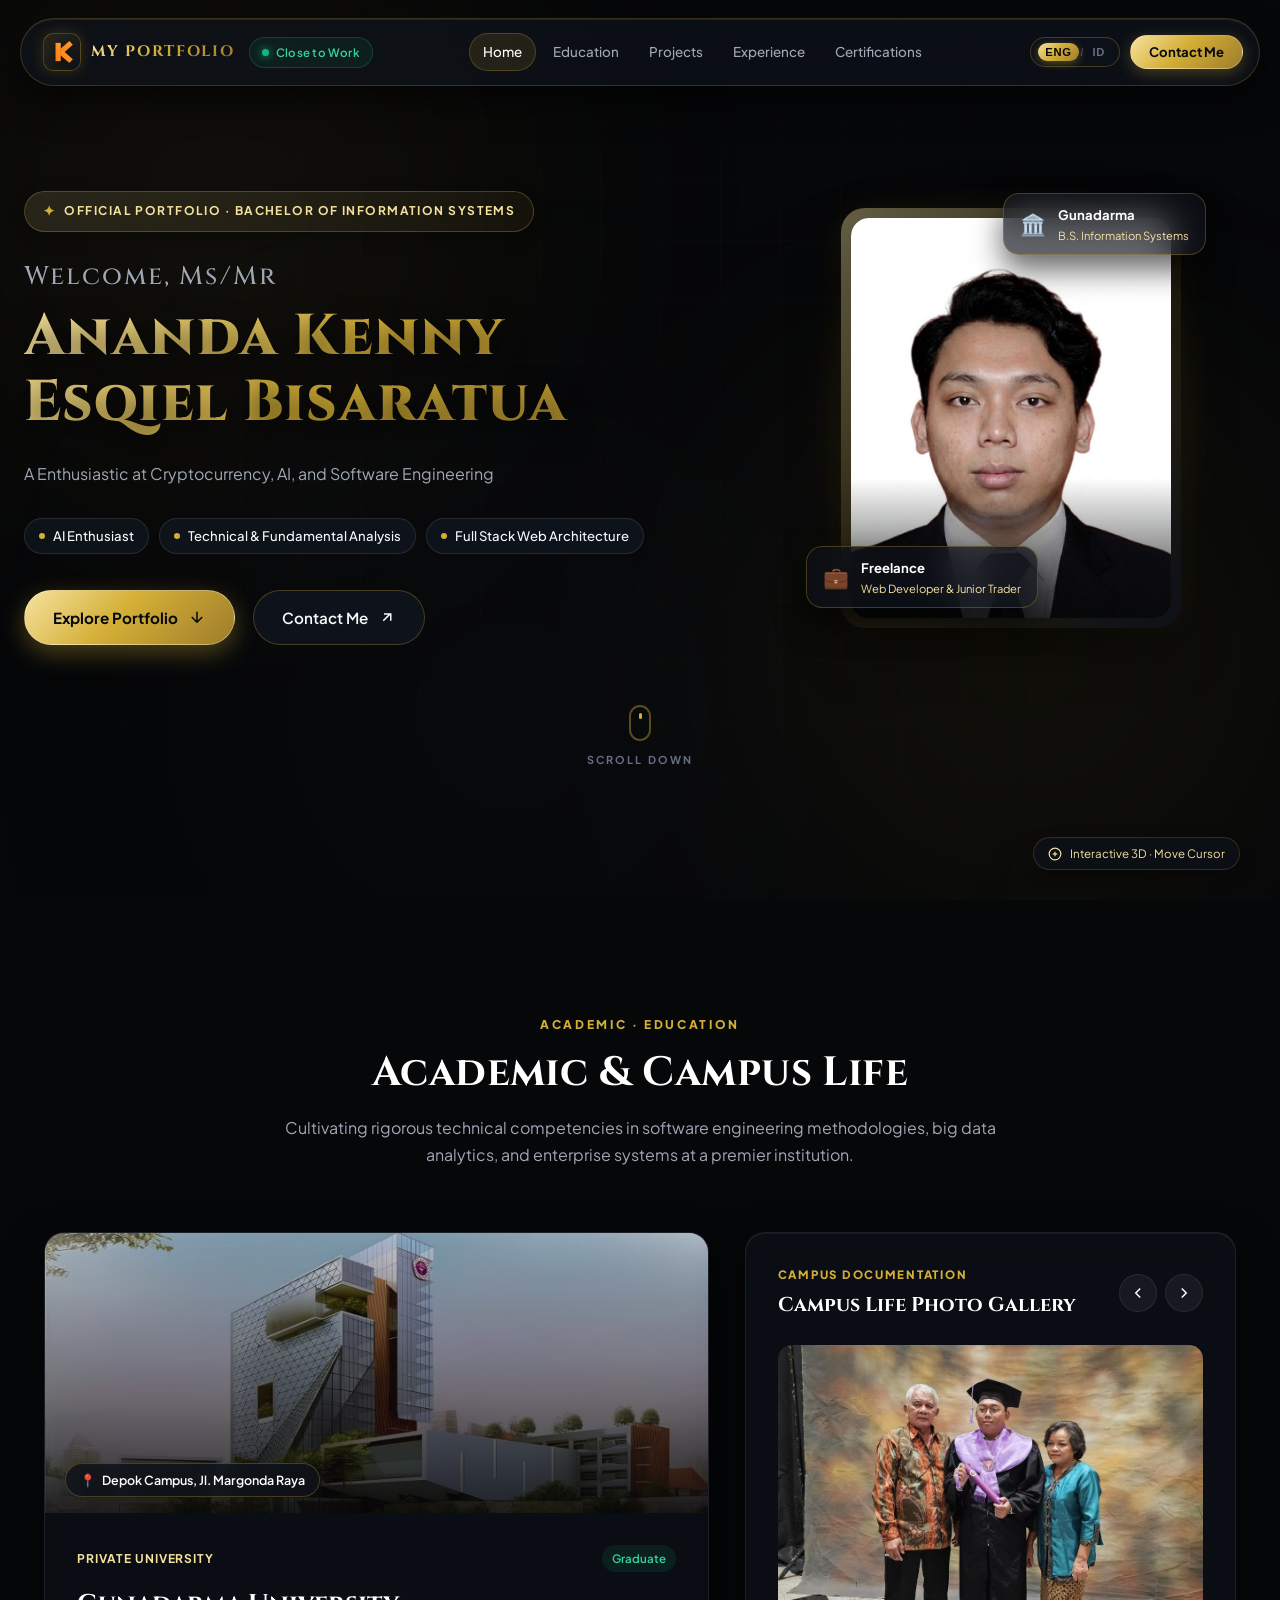
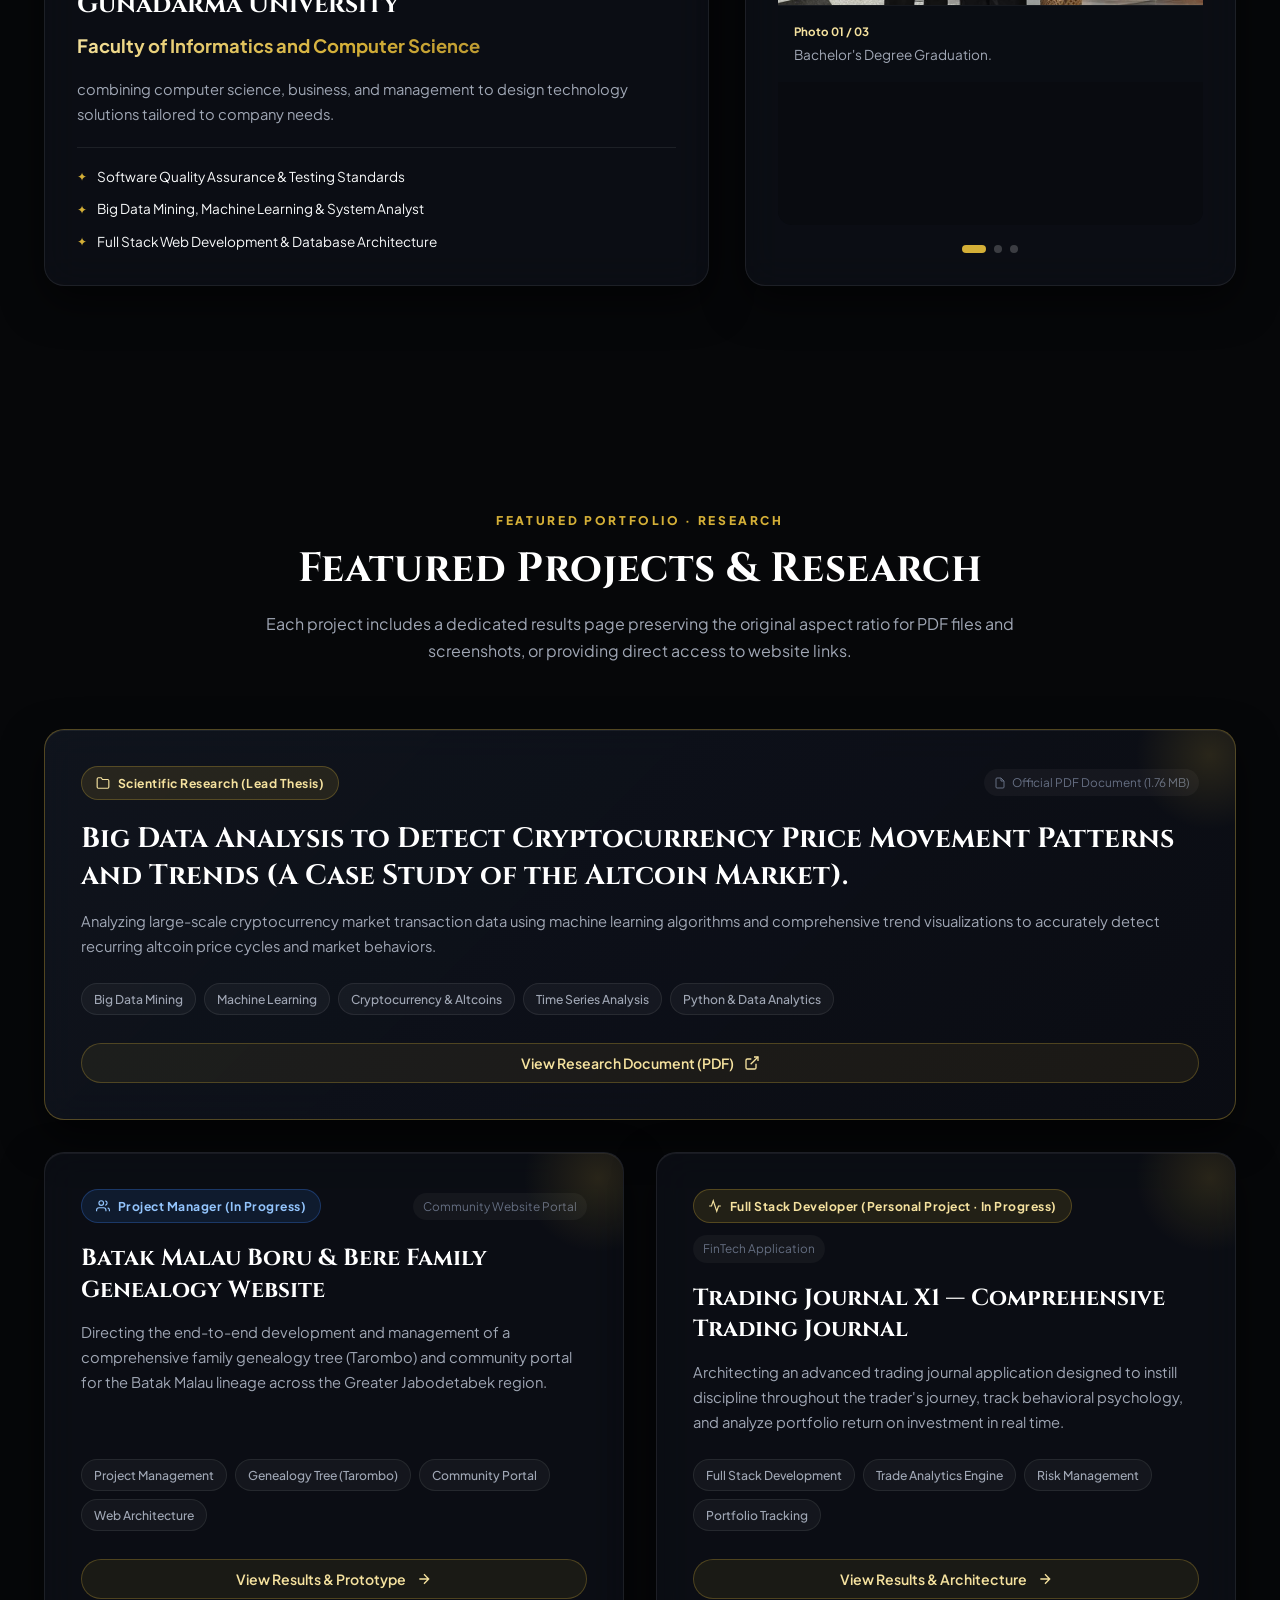
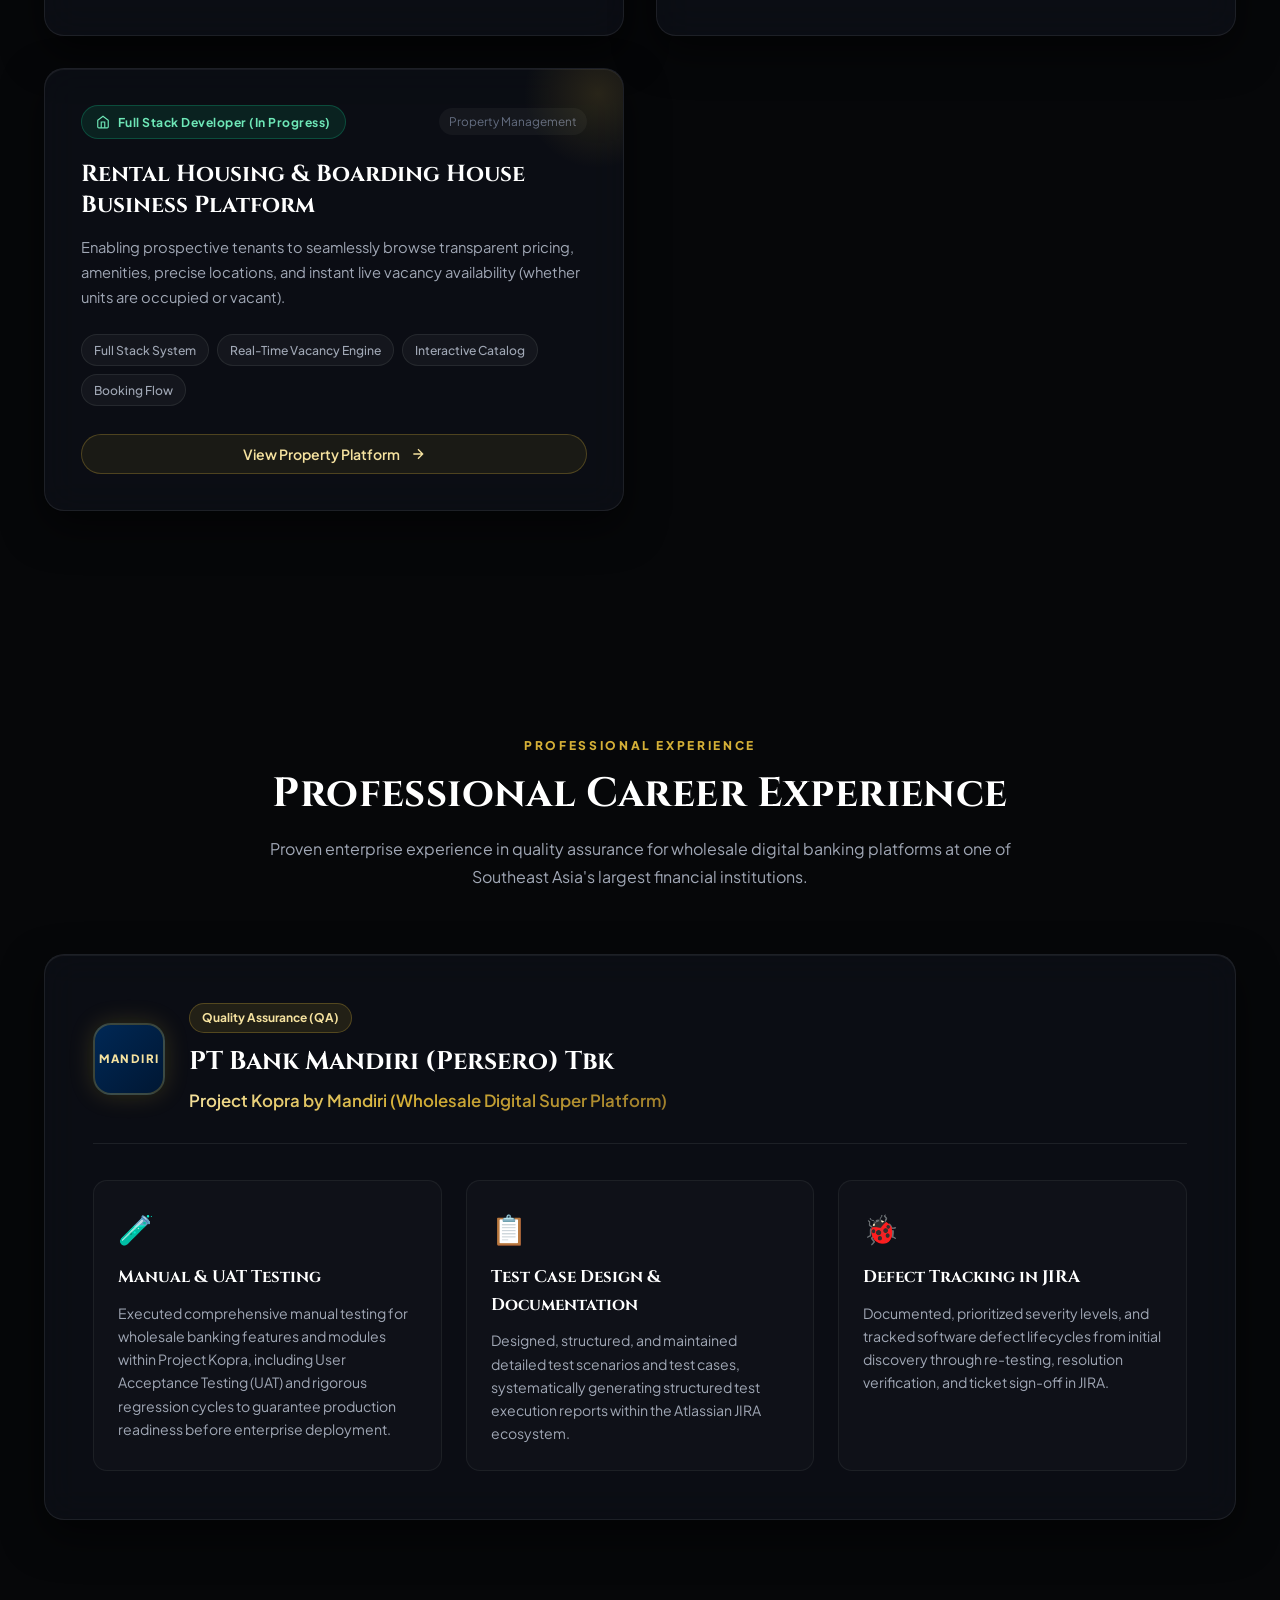
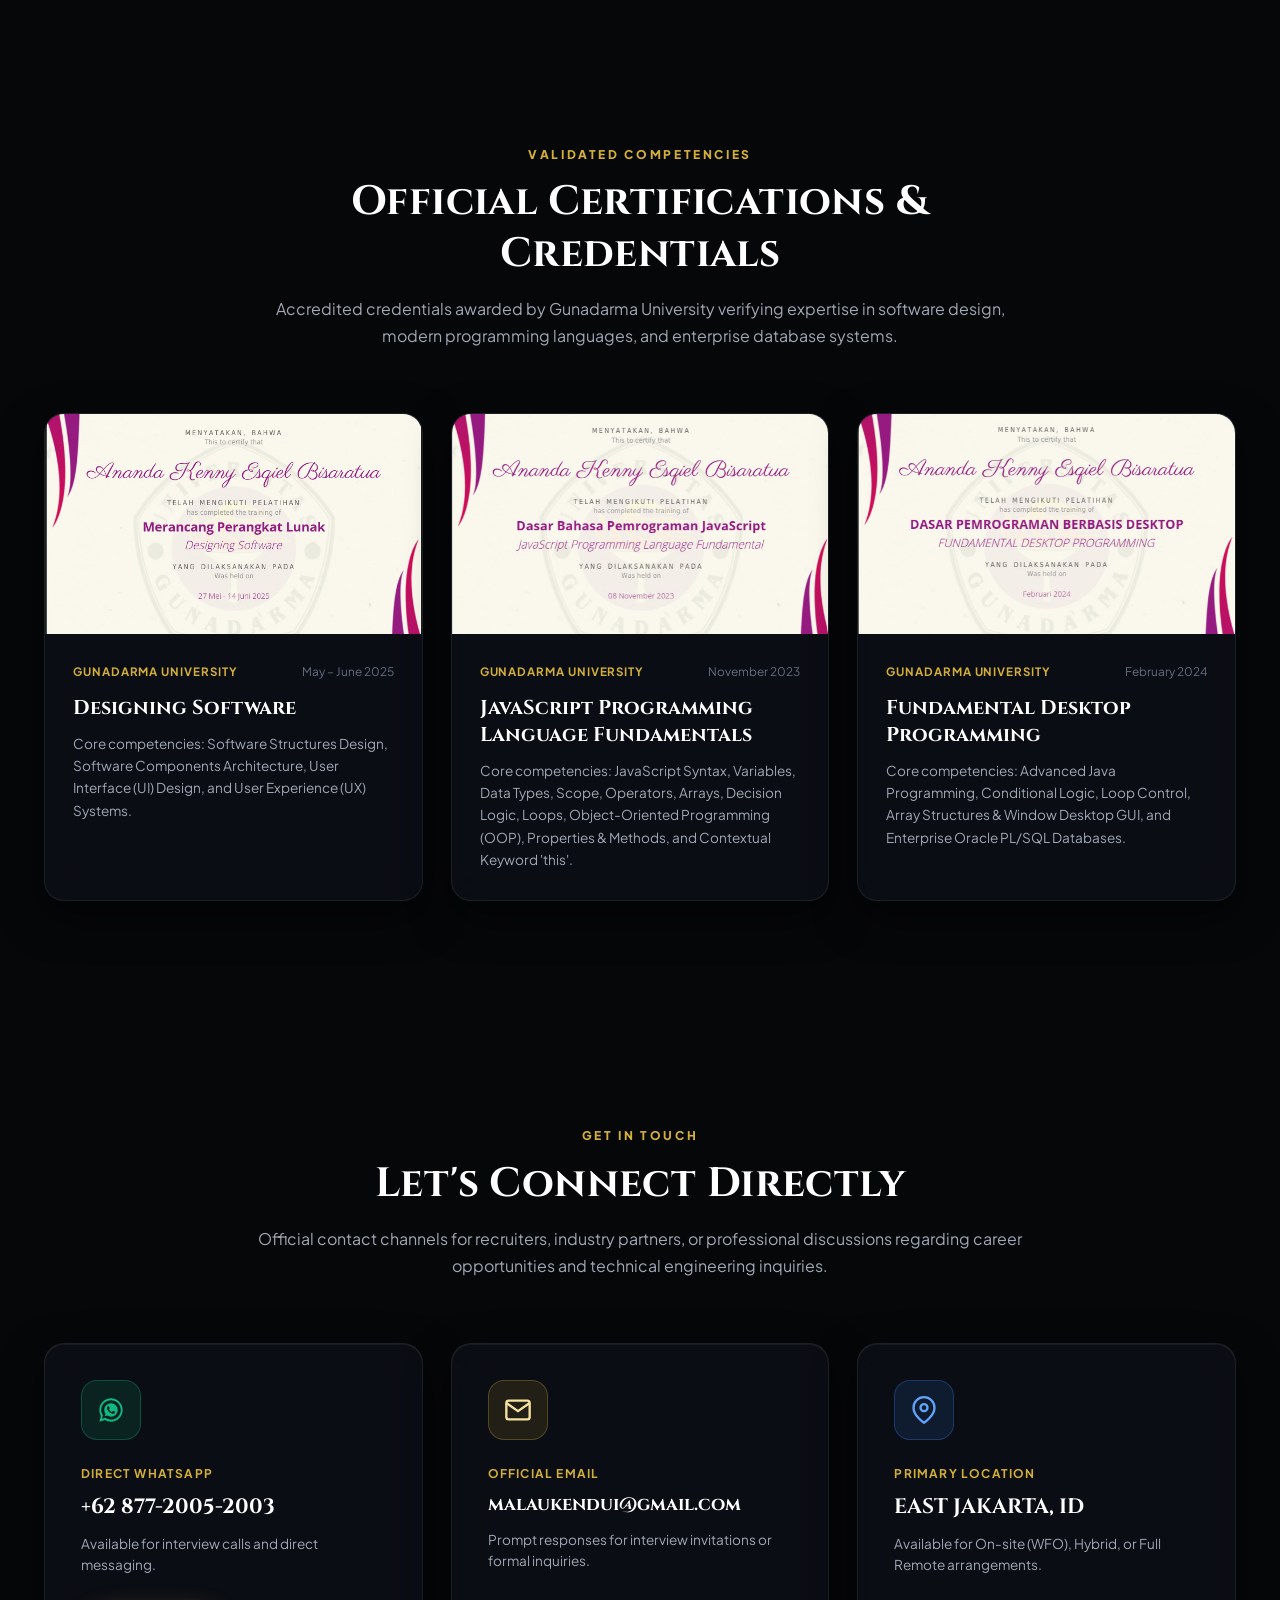
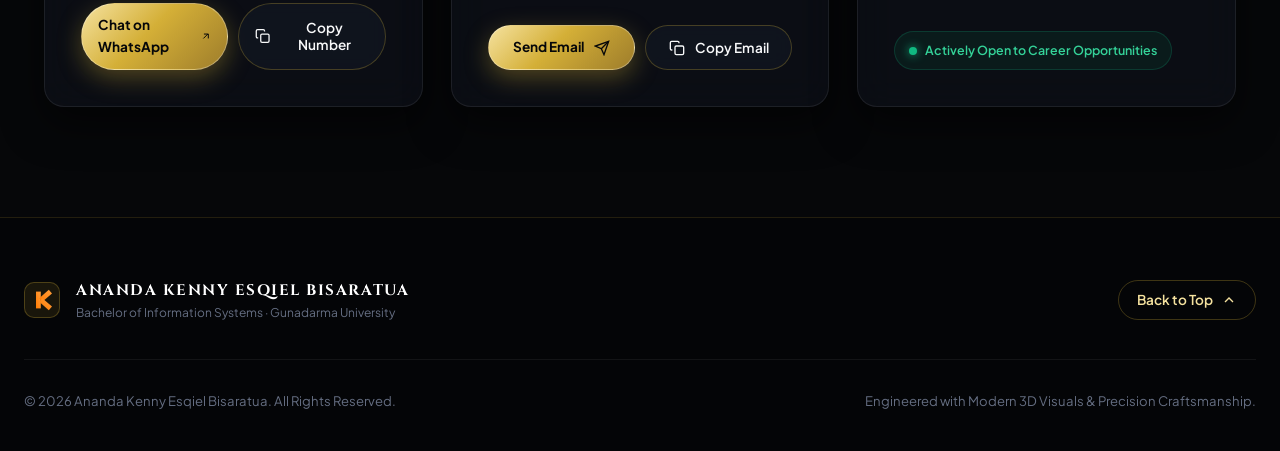
==== commit 4ee5247c: "Update commit message to reflect changes made in index.html" ====
--- a/index.html
+++ b/index.html
@@ -124,7 +124,7 @@
                                 <span class="chip-dot"></span> <span data-en="Technical &amp; Fundamental Analysis" data-id="Analisis Teknikal &amp; Fundamental">Technical &amp; Fundamental Analysis</span>
                             </span>
                             <span class="luxury-chip">
-                                <span class="chip-dot"></span> <span data-en="Full Stack Web Architecture (Vibe Coding)" data-id="Arsitektur Web Full Stack (Vibe Coding)">Full Stack Web Architecture (Vibe Coding)</span>
+                                <span class="chip-dot"></span> <span data-en="Full Stack Web Architecture" data-id="Arsitektur Web Full Stack">Full Stack Web Architecture</span>
                             </span>
                         </div>
 
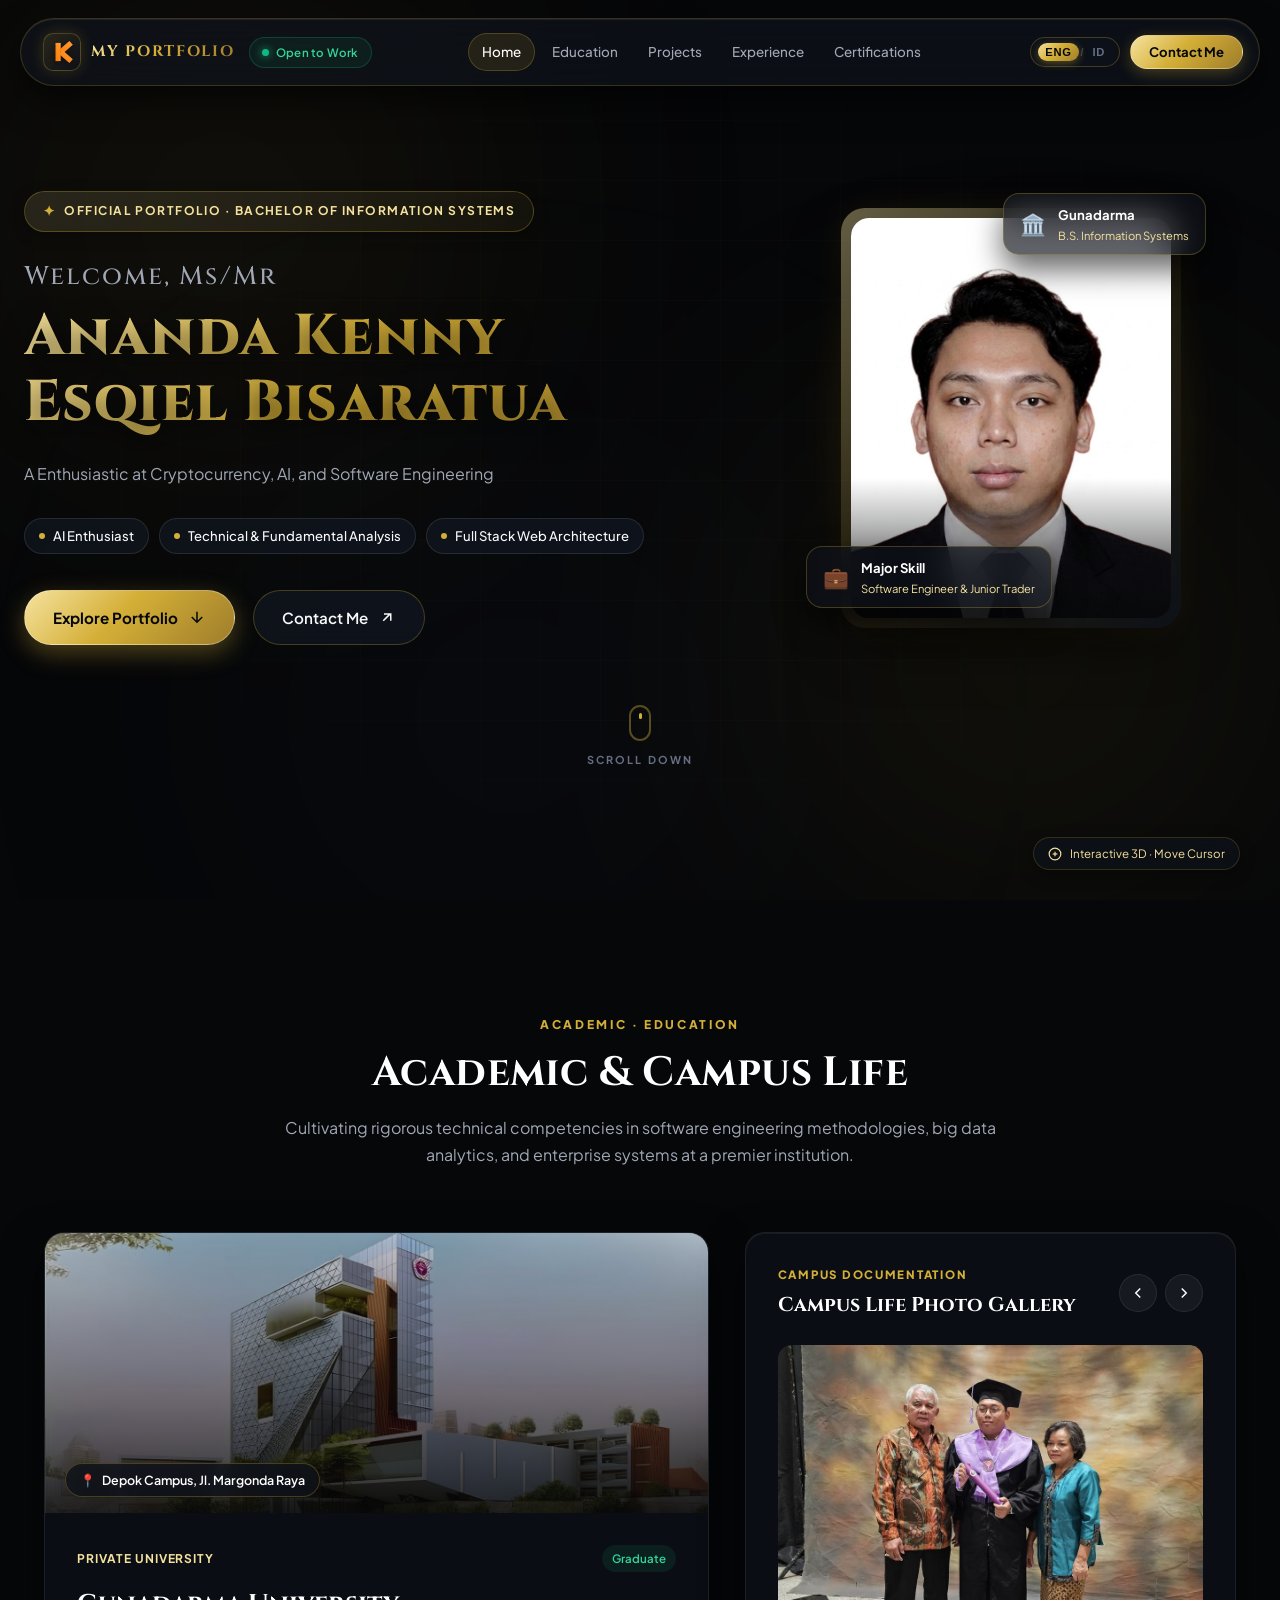
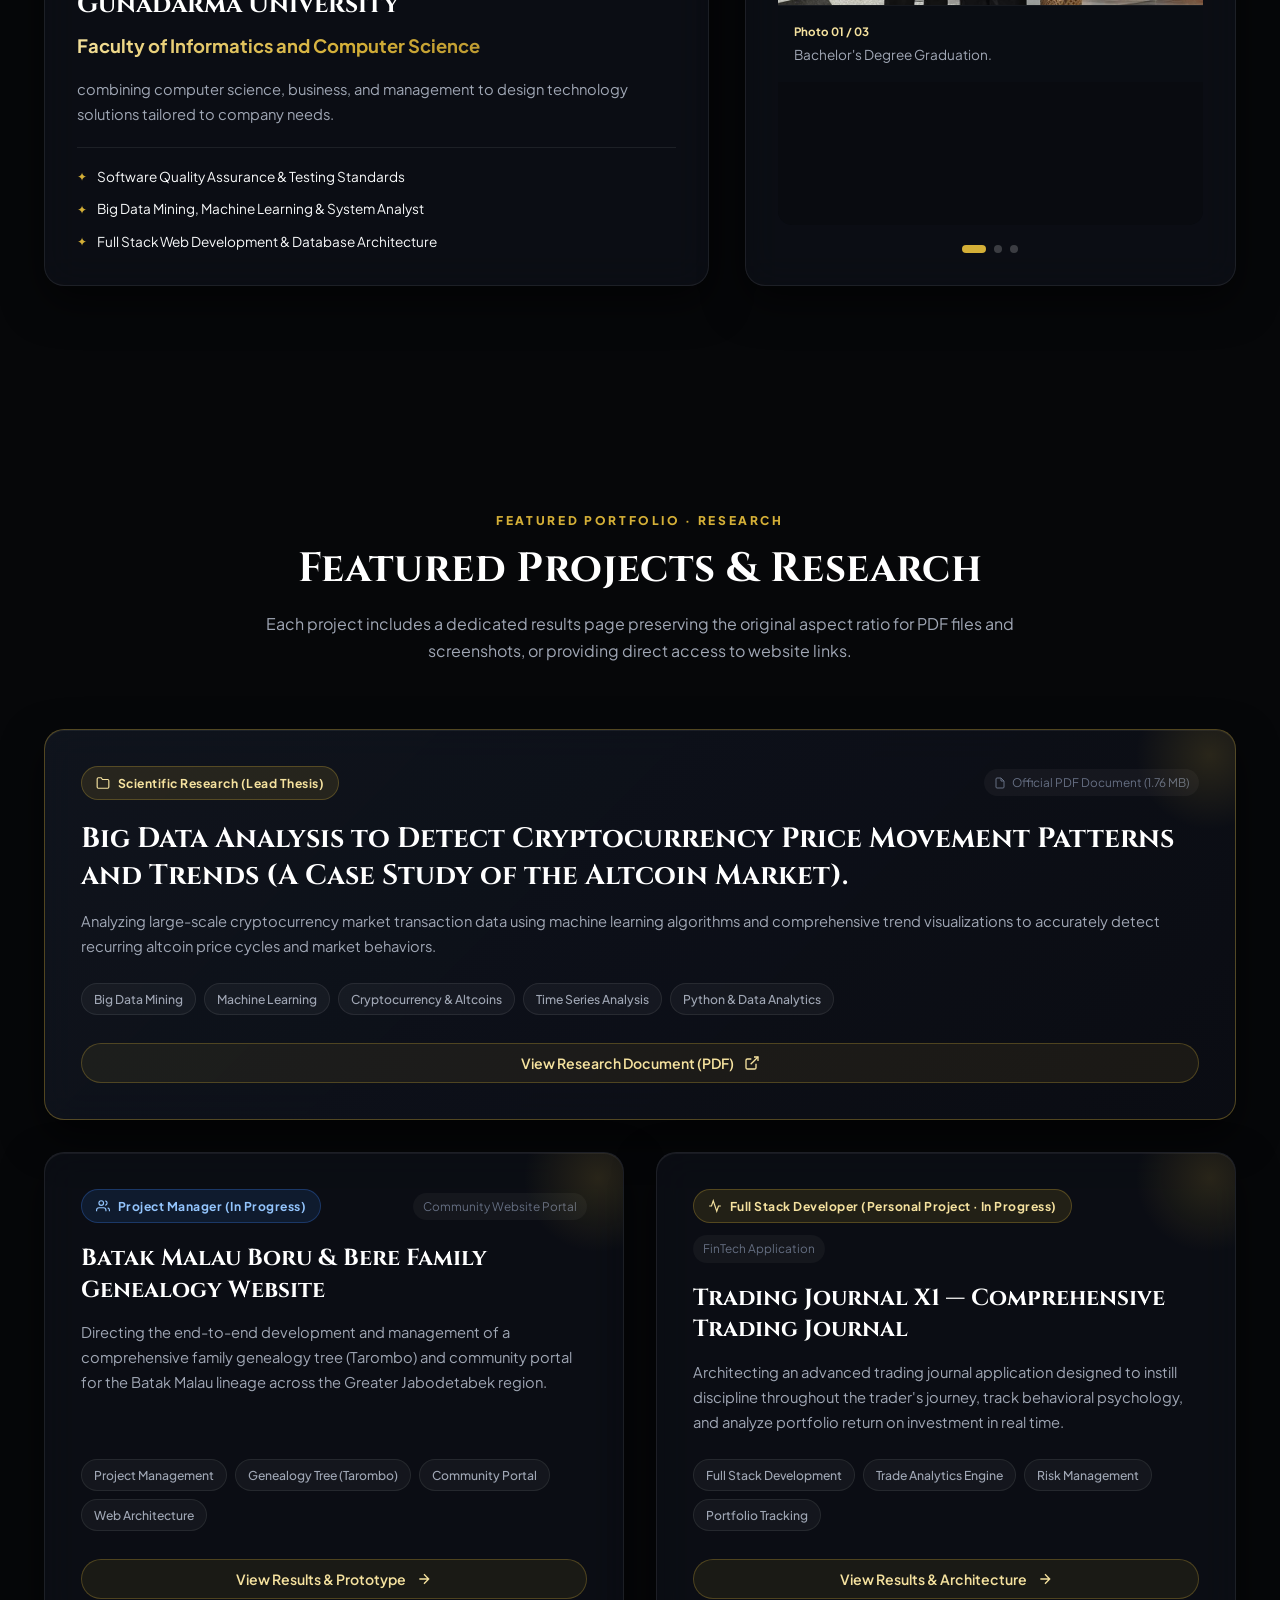
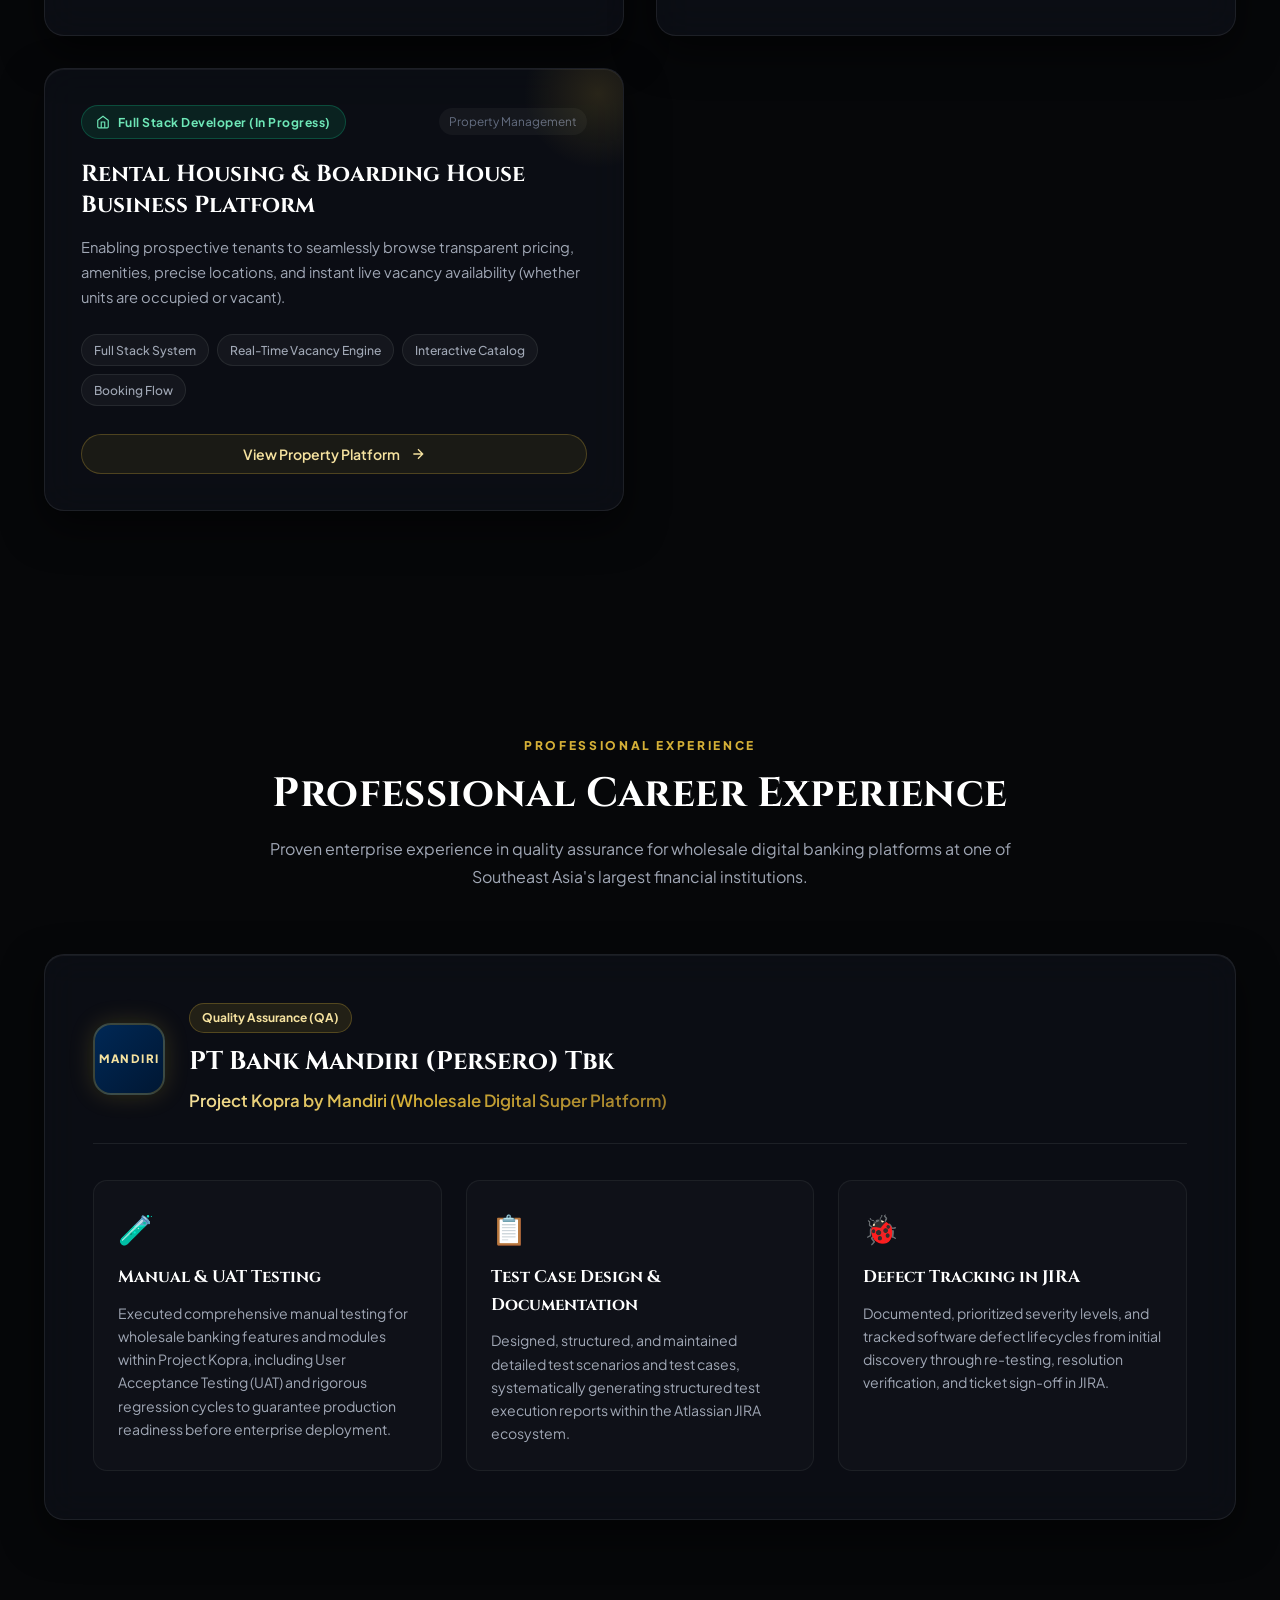
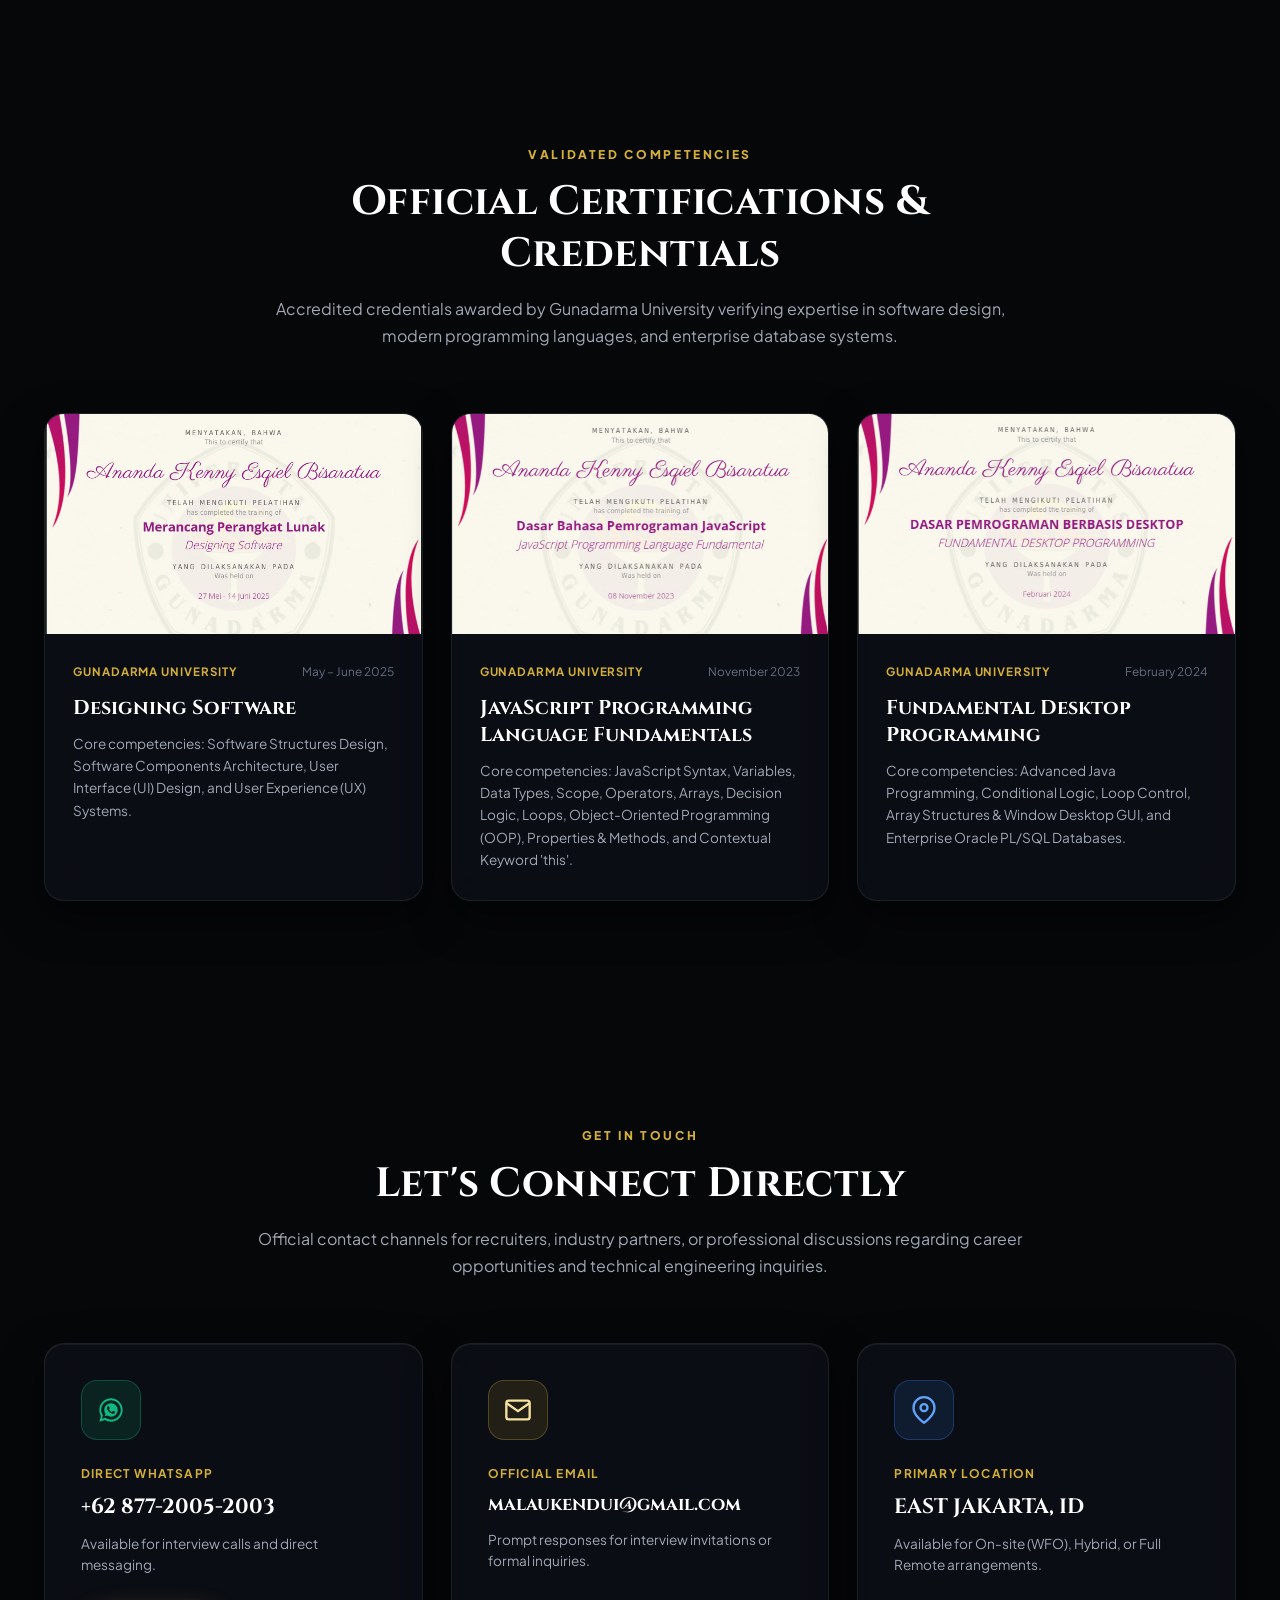
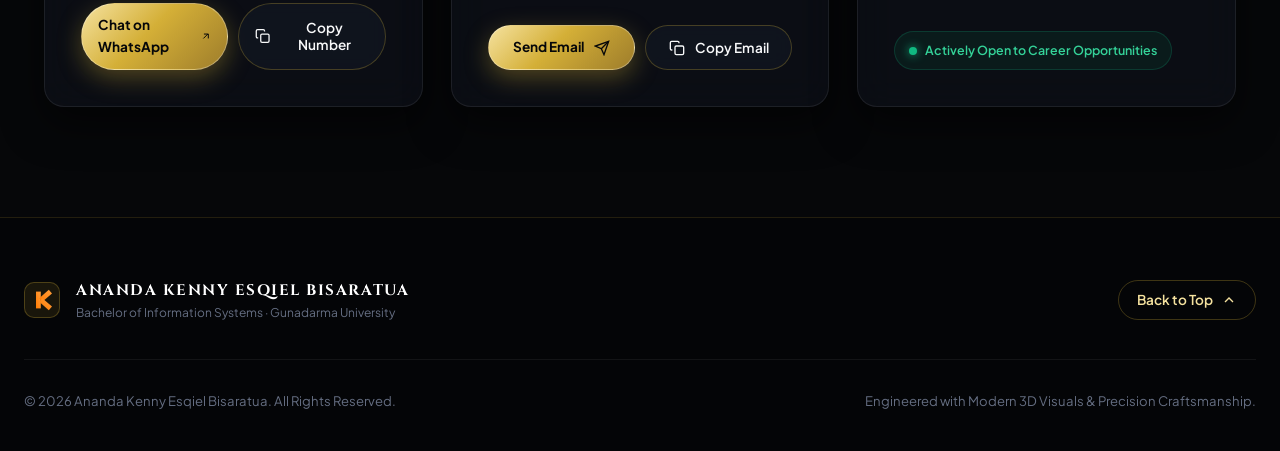
==== commit 31e2c5b7: "Update index.html" ====
--- a/index.html
+++ b/index.html
@@ -44,7 +44,7 @@
                 <!-- Availability Status Pill -->
                 <div class="status-indicator-pill">
                     <span class="status-dot"></span>
-                    <span class="status-label" data-en="Close to Work" data-id="Sedang Bekerja">Close To Work</span>
+                    <span class="status-label" data-en="Open to Work" data-id="Terbuka untuk Bekerja">Open to Work</span>
                 </div>
             </div>
 
@@ -165,8 +165,8 @@
                             <div class="floating-badge-tag tag-bottom-left glass-card">
                                 <div class="badge-icon-gold">&#128188;</div>
                                 <div class="badge-tag-info">
-                                    <span class="tag-title" data-en="Freelance" data-id="Lepas">Freelance</span>
-                                    <span class="tag-sub" data-en="Web Developer & Junior Trader" data-id="Pengembang Web & Trader Pemula">Web Developer & Junior Trader</span>
+                                    <span class="tag-title" data-en="Major Skill" data-id="Kemampuan Utama">Major Skill</span>
+                                    <span class="tag-sub" data-en="Software Engineer & Junior Trader" data-id="Pengembang Perangkat Lunak & Trader Pemula">Software Engineer & Junior Trader</span>
                                 </div>
                             </div>
                         </div>
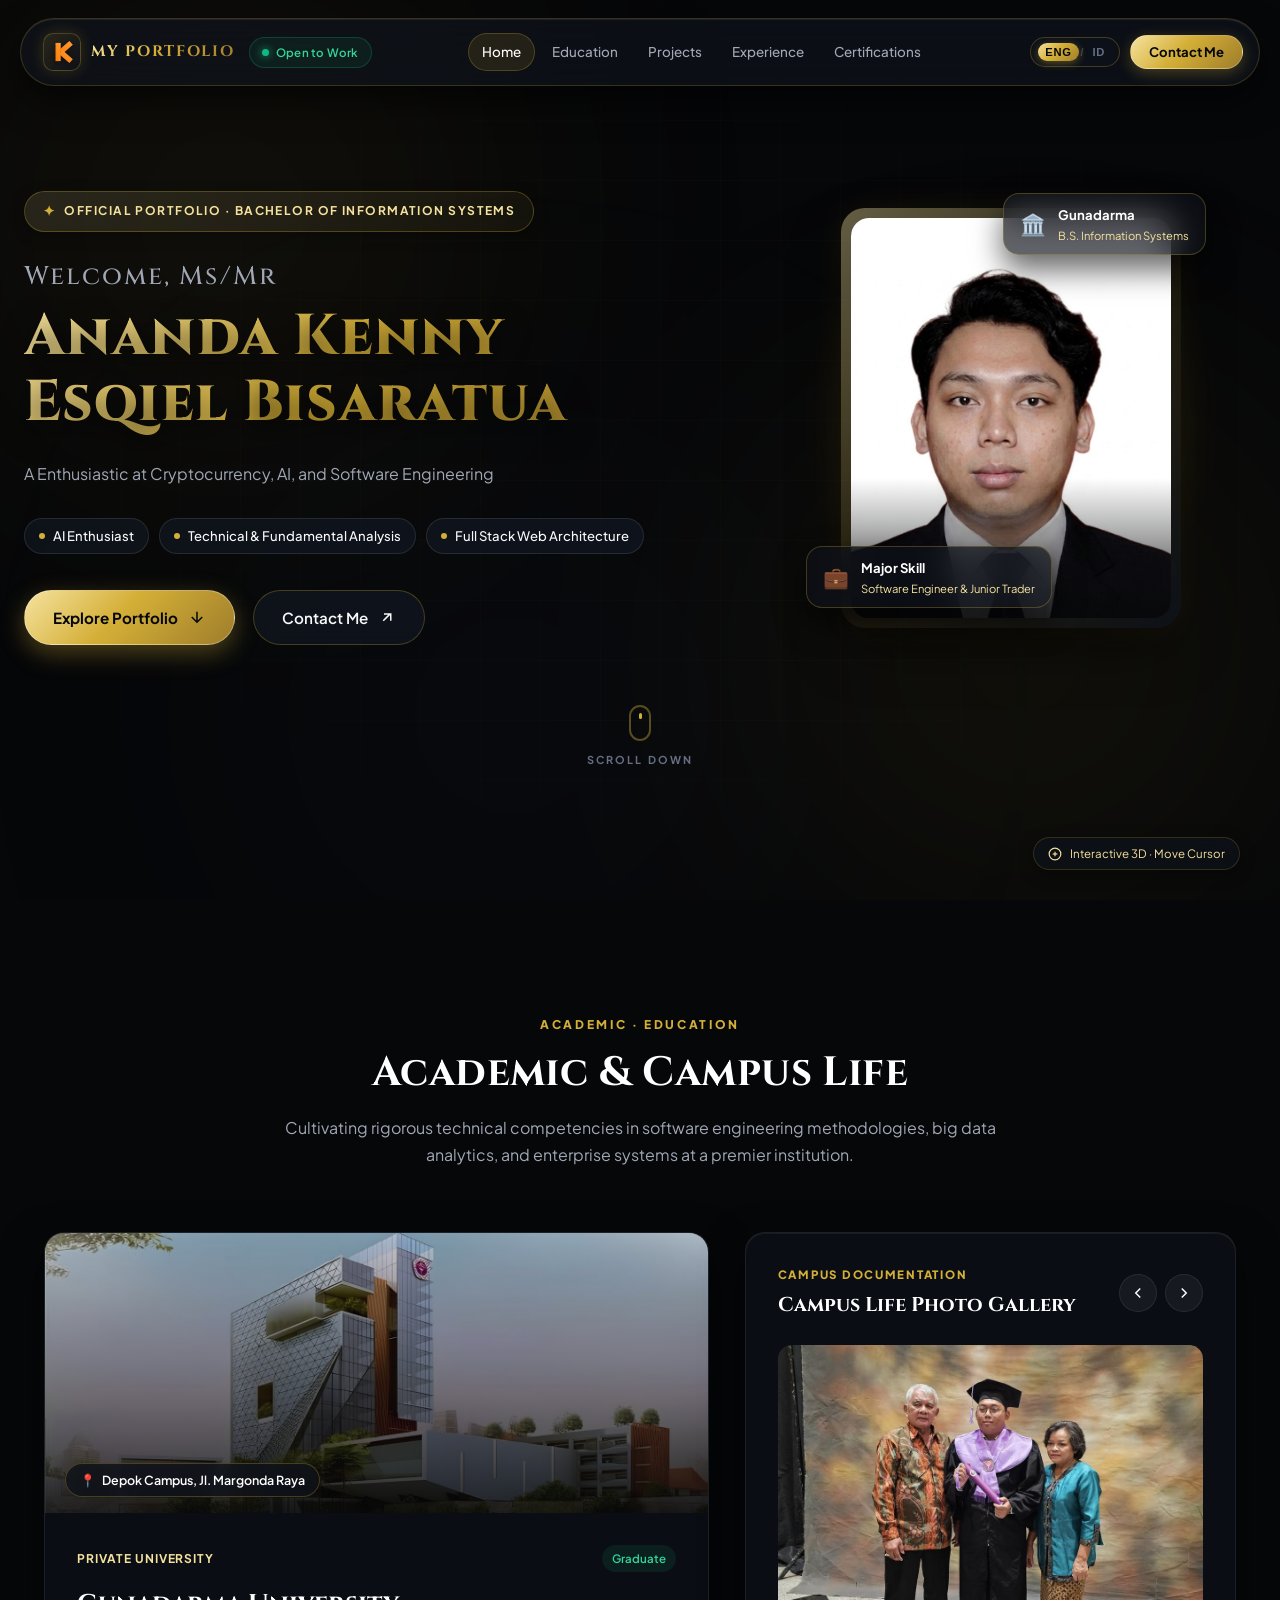
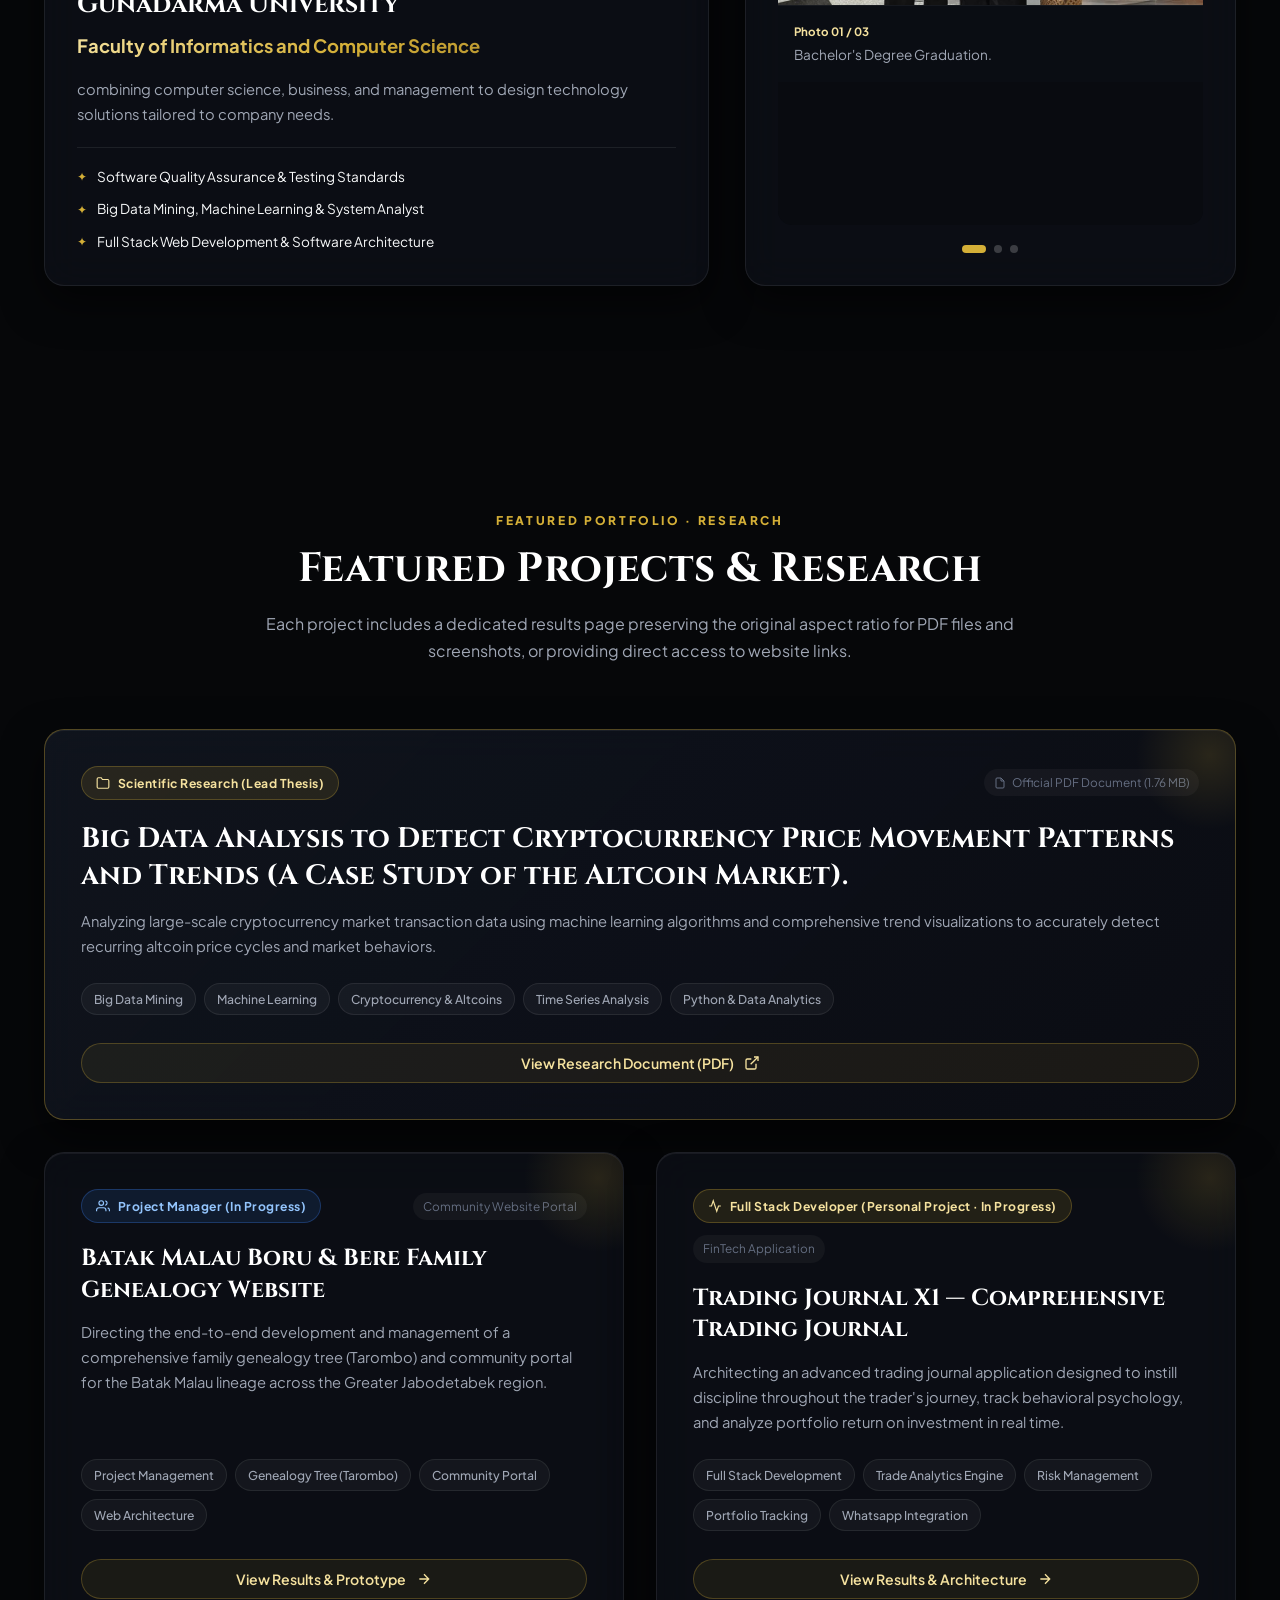
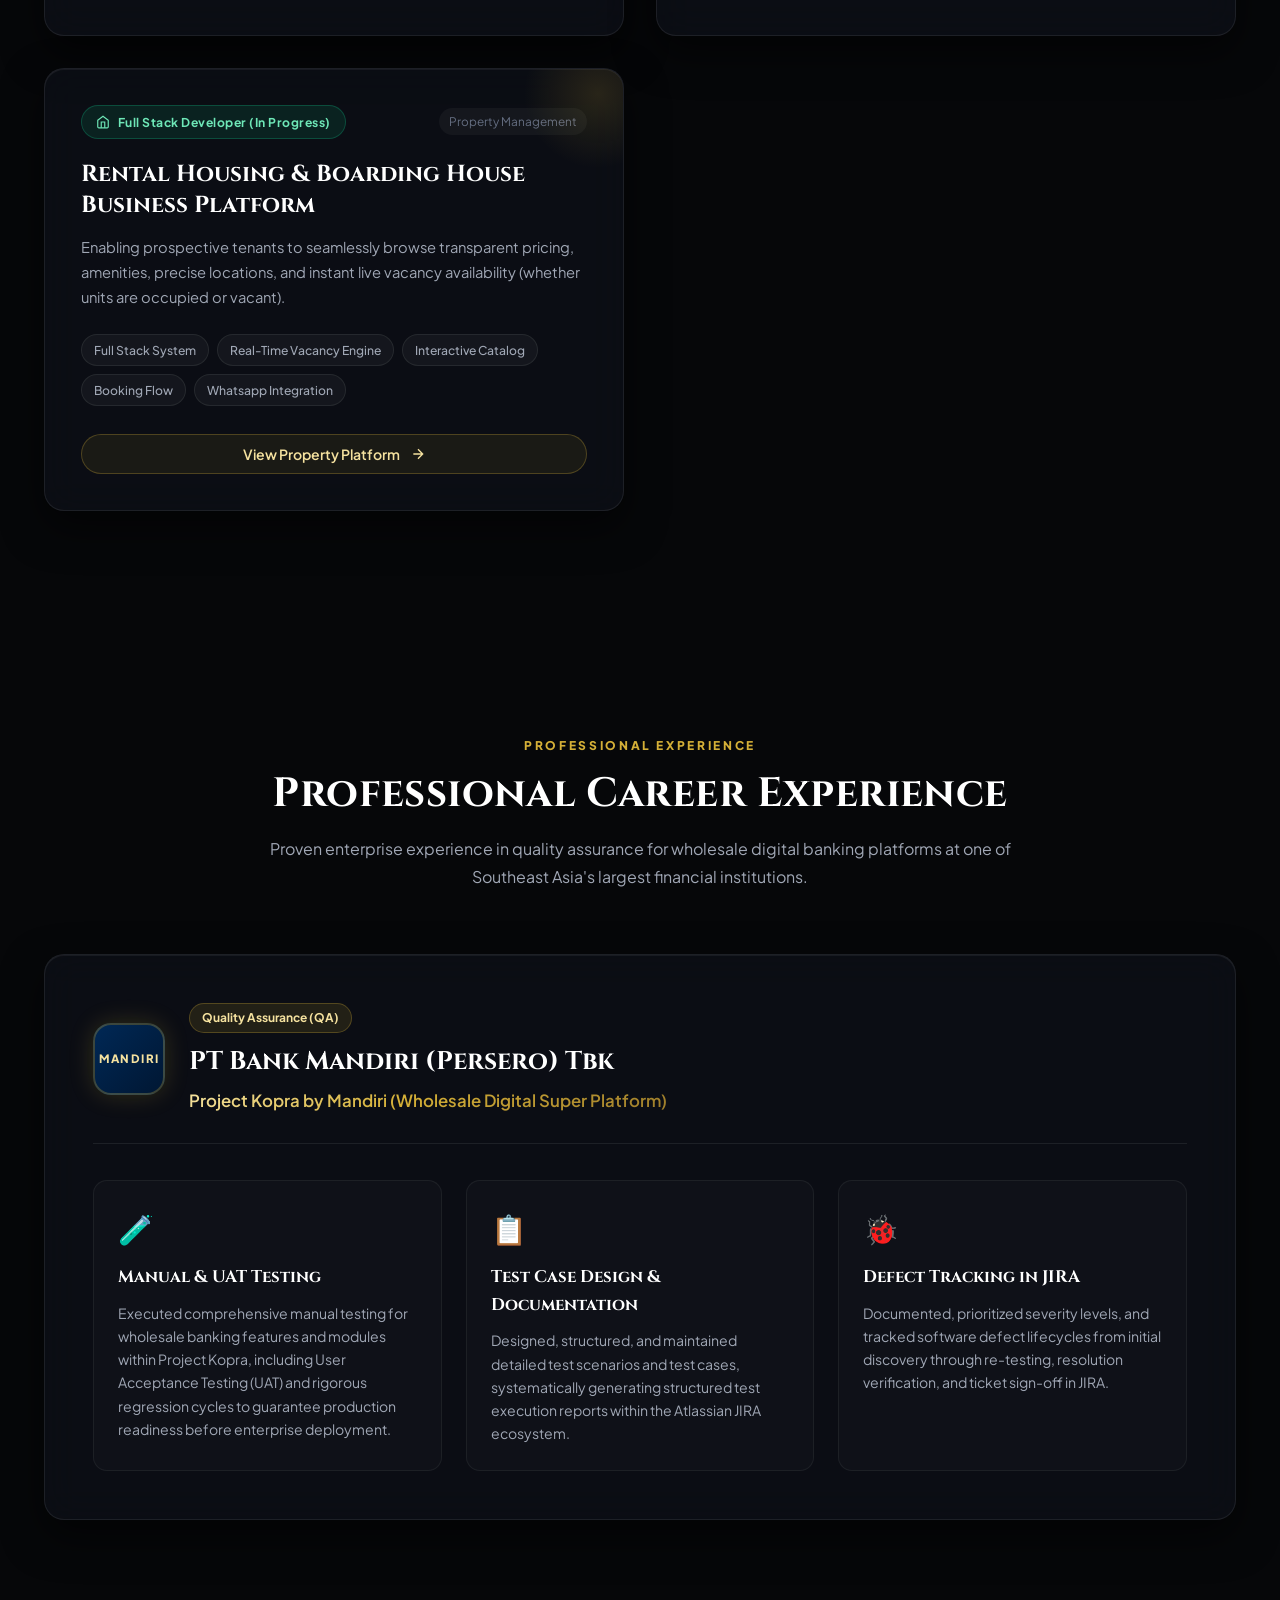
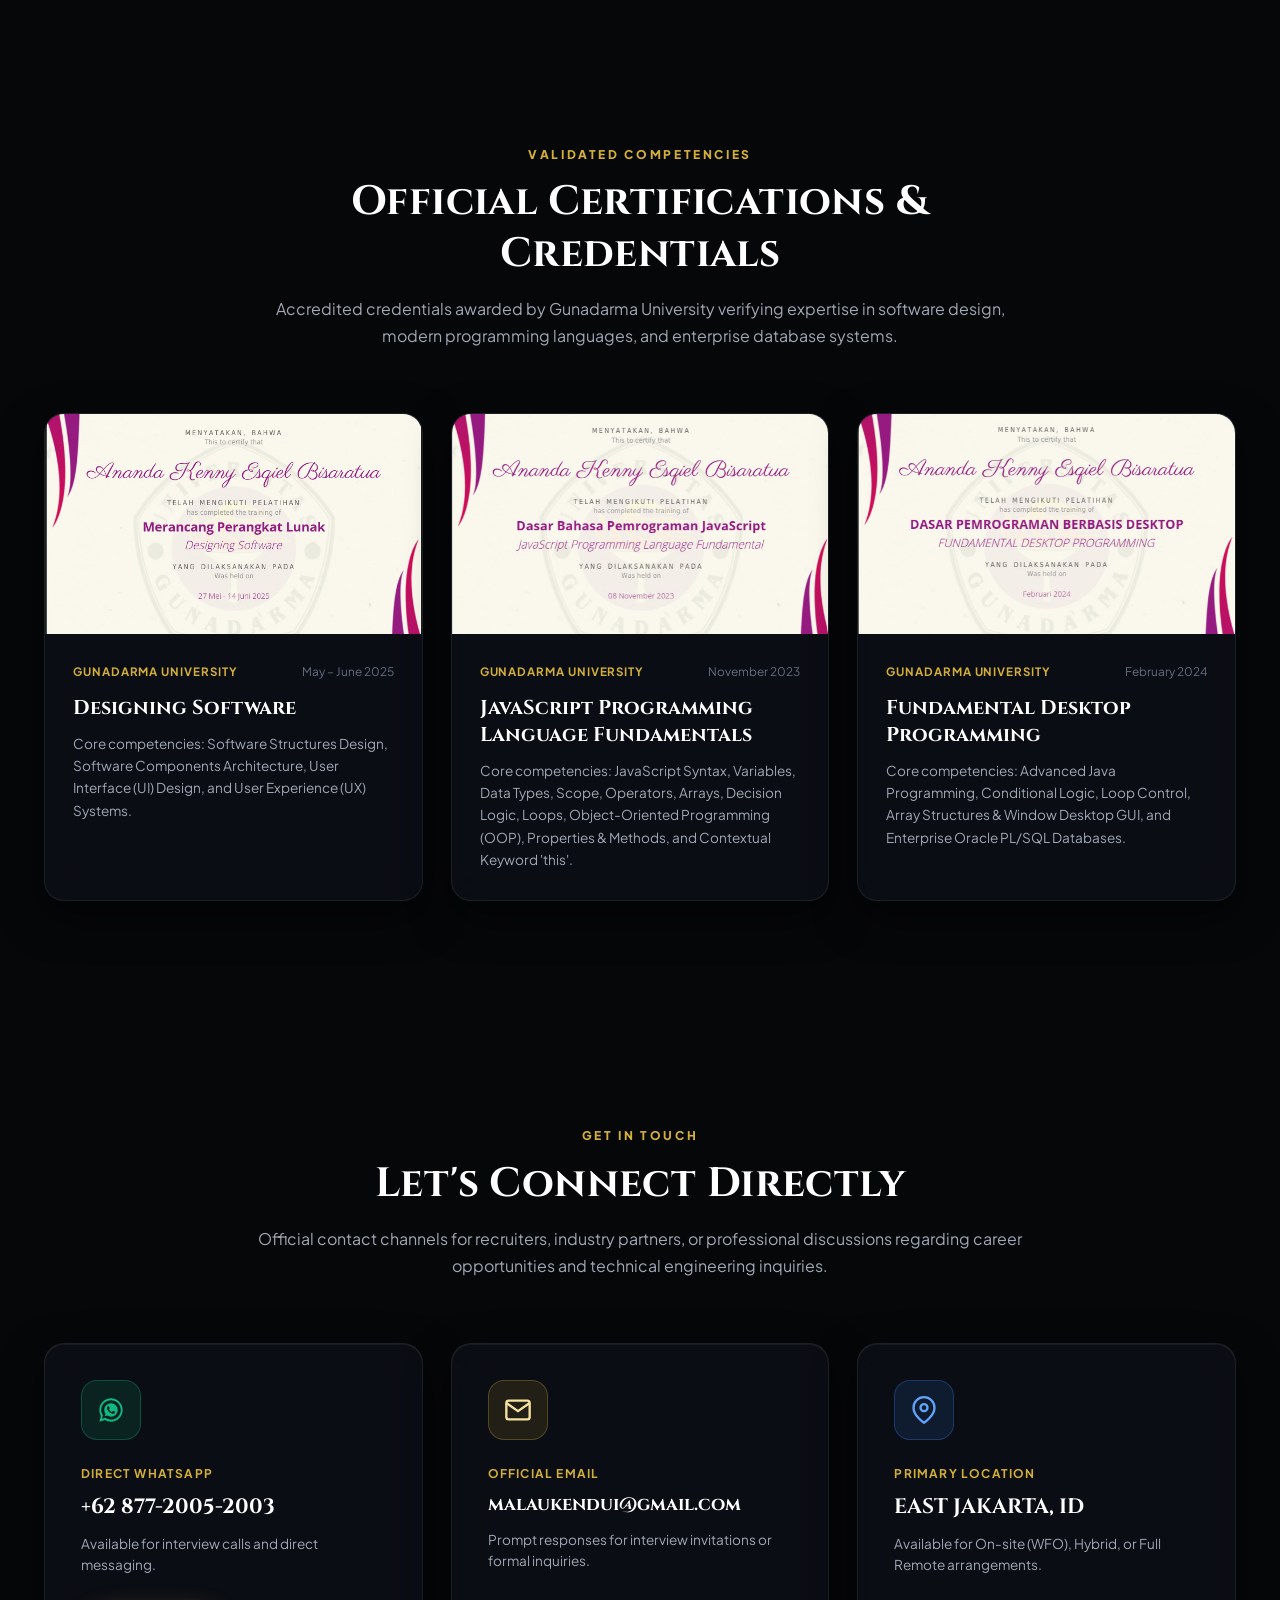
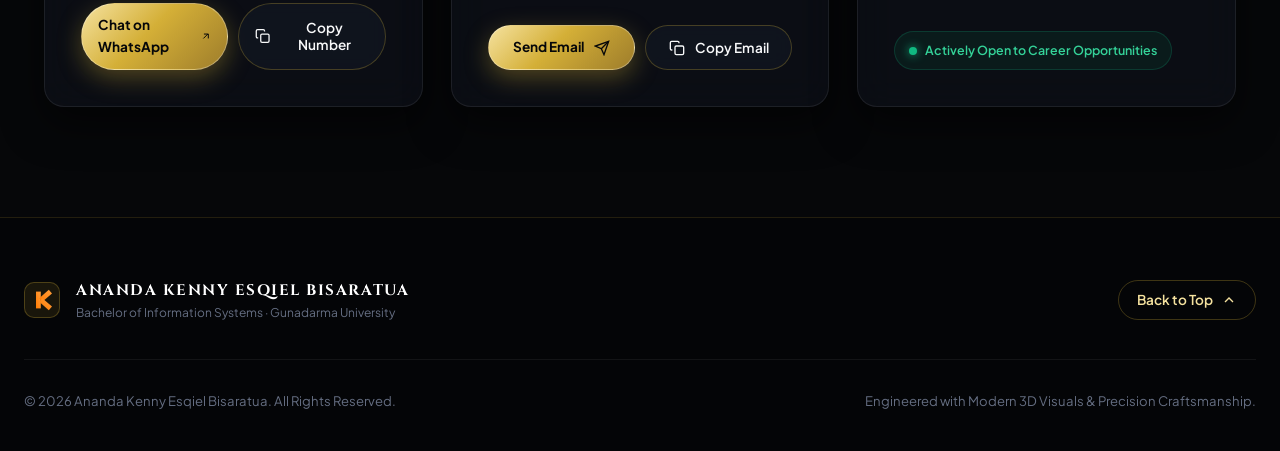
==== commit 4ed2e289: "Update Index.HTML" ====
--- a/index.html
+++ b/index.html
@@ -229,7 +229,7 @@
                             </div>
                             <div class="highlight-item">
                                 <span class="highlight-bullet">&#10022;</span>
-                                <span data-en="Full Stack Web Development &amp; Database Architecture" data-id="Pengembangan Web Full Stack &amp; Arsitektur Basis Data">Full Stack Web Development &amp; Database Architecture</span>
+                                <span data-en="Full Stack Web Development &amp; Software Architecture" data-id="Pengembangan Web Full Stack &amp; Arsitektur Perangkat Lunak">Full Stack Web Development &amp; Software Architecture</span>
                             </div>
                         </div>
                     </div>
@@ -272,7 +272,7 @@
                                 </div>
                                 <div class="slide-caption">
                                     <span class="slide-number" data-en="Photo 02 / 03" data-id="Foto 02 / 03">Photo 02 / 03</span>
-                                    <p class="slide-desc" data-en="Classmates (Semesters 3–8)" data-id="Teman Sekelas (Semester 3–8)">Classmates (Semesters 3–8)</p>
+                                    <p class="slide-desc" data-en="Final Comprehensive Examination." data-id="Ujian Akhir Komprehensif.">Final Comprehensive Examination.</p>
                                 </div>
                             </div>
                             <!-- Slide 3 -->
@@ -282,7 +282,7 @@
                                 </div>
                                 <div class="slide-caption">
                                     <span class="slide-number" data-en="Photo 03 / 03" data-id="Foto 03 / 03">Photo 03 / 03</span>
-                                    <p class="slide-desc" data-en="Comprehensive Examination." data-id="Ujian Komprehensif.">Comprehensive Examination.</p>
+                                    <p class="slide-desc" data-en="Final Comprehensive Examination." data-id="Ujian Akhir Komprehensif.">Final Comprehensive Examination.</p>
                                 </div>
                             </div>
                         </div>
@@ -406,6 +406,7 @@
                         <span class="tech-tag" data-en="Trade Analytics Engine" data-id="Mesin Analitik Trading">Trade Analytics Engine</span>
                         <span class="tech-tag" data-en="Risk Management" data-id="Manajemen Risiko">Risk Management</span>
                         <span class="tech-tag" data-en="Portfolio Tracking" data-id="Pelacakan Portofolio">Portfolio Tracking</span>
+                        <span class="tech-tag" data-en="Whatsapp Integration" data-id="Integrasi Whatsapp">Whatsapp Integration</span>
                     </div>
 
                     <div class="project-card-footer">
@@ -440,6 +441,7 @@
                         <span class="tech-tag" data-en="Real-Time Vacancy Engine" data-id="Mesin Ketersediaan Real-Time">Real-Time Vacancy Engine</span>
                         <span class="tech-tag" data-en="Interactive Catalog" data-id="Katalog Interaktif">Interactive Catalog</span>
                         <span class="tech-tag" data-en="Booking Flow" data-id="Alur Pemesanan">Booking Flow</span>
+                        <span class="tech-tag" data-en="Whatsapp Integration" data-id="Integrasi Whatsapp">Whatsapp Integration</span>
                     </div>
 
                     <div class="project-card-footer">
--- a/style.css
+++ b/style.css
@@ -64,6 +64,92 @@
     position: relative;
     -webkit-font-smoothing: antialiased;
     -moz-osx-font-smoothing: grayscale;
+}
+
+body.is-loading {
+    overflow: hidden;
+    height: 100dvh;
+}
+
+/* ==========================================================================
+   3D PAGE LOADER — brushed metal knob + gold LED ring
+   ========================================================================== */
+.page-loader {
+    position: fixed;
+    inset: 0;
+    z-index: 9999;
+    display: flex;
+    flex-direction: column;
+    align-items: center;
+    justify-content: center;
+    background:
+        radial-gradient(ellipse at 42% 32%, #2c2618 0%, #14120e 42%, #0a0908 78%);
+    transition: opacity 0.72s cubic-bezier(0.16, 1, 0.3, 1),
+                visibility 0.72s cubic-bezier(0.16, 1, 0.3, 1);
+}
+
+.page-loader.is-done {
+    opacity: 0;
+    visibility: hidden;
+    pointer-events: none;
+}
+
+.loader-canvas {
+    position: absolute;
+    inset: 0;
+    width: 100%;
+    height: 100%;
+    display: block;
+}
+
+.loader-hud {
+    position: absolute;
+    left: 50%;
+    top: 50%;
+    z-index: 2;
+    transform: translate(-50%, 248px);
+    display: flex;
+    flex-direction: column;
+    align-items: center;
+    gap: 6px;
+    pointer-events: none;
+}
+
+.loader-kicker {
+    font-family: var(--font-serif);
+    font-size: 0.72rem;
+    font-weight: 600;
+    letter-spacing: 0.28em;
+    text-transform: uppercase;
+    color: var(--gold-light);
+    opacity: 0.78;
+}
+
+.loader-percent {
+    font-family: var(--font-sans);
+    font-size: 1.35rem;
+    font-weight: 600;
+    letter-spacing: 0.08em;
+    color: var(--text-primary);
+    font-variant-numeric: tabular-nums;
+    min-width: 4ch;
+    text-align: center;
+}
+
+@media (prefers-reduced-motion: reduce) {
+    .page-loader {
+        transition-duration: 0.2s;
+    }
+}
+
+@media (max-width: 640px) {
+    .loader-hud {
+        transform: translate(-50%, 196px);
+    }
+
+    .loader-percent {
+        font-size: 1.15rem;
+    }
 }
 
 /* Custom Scrollbar */
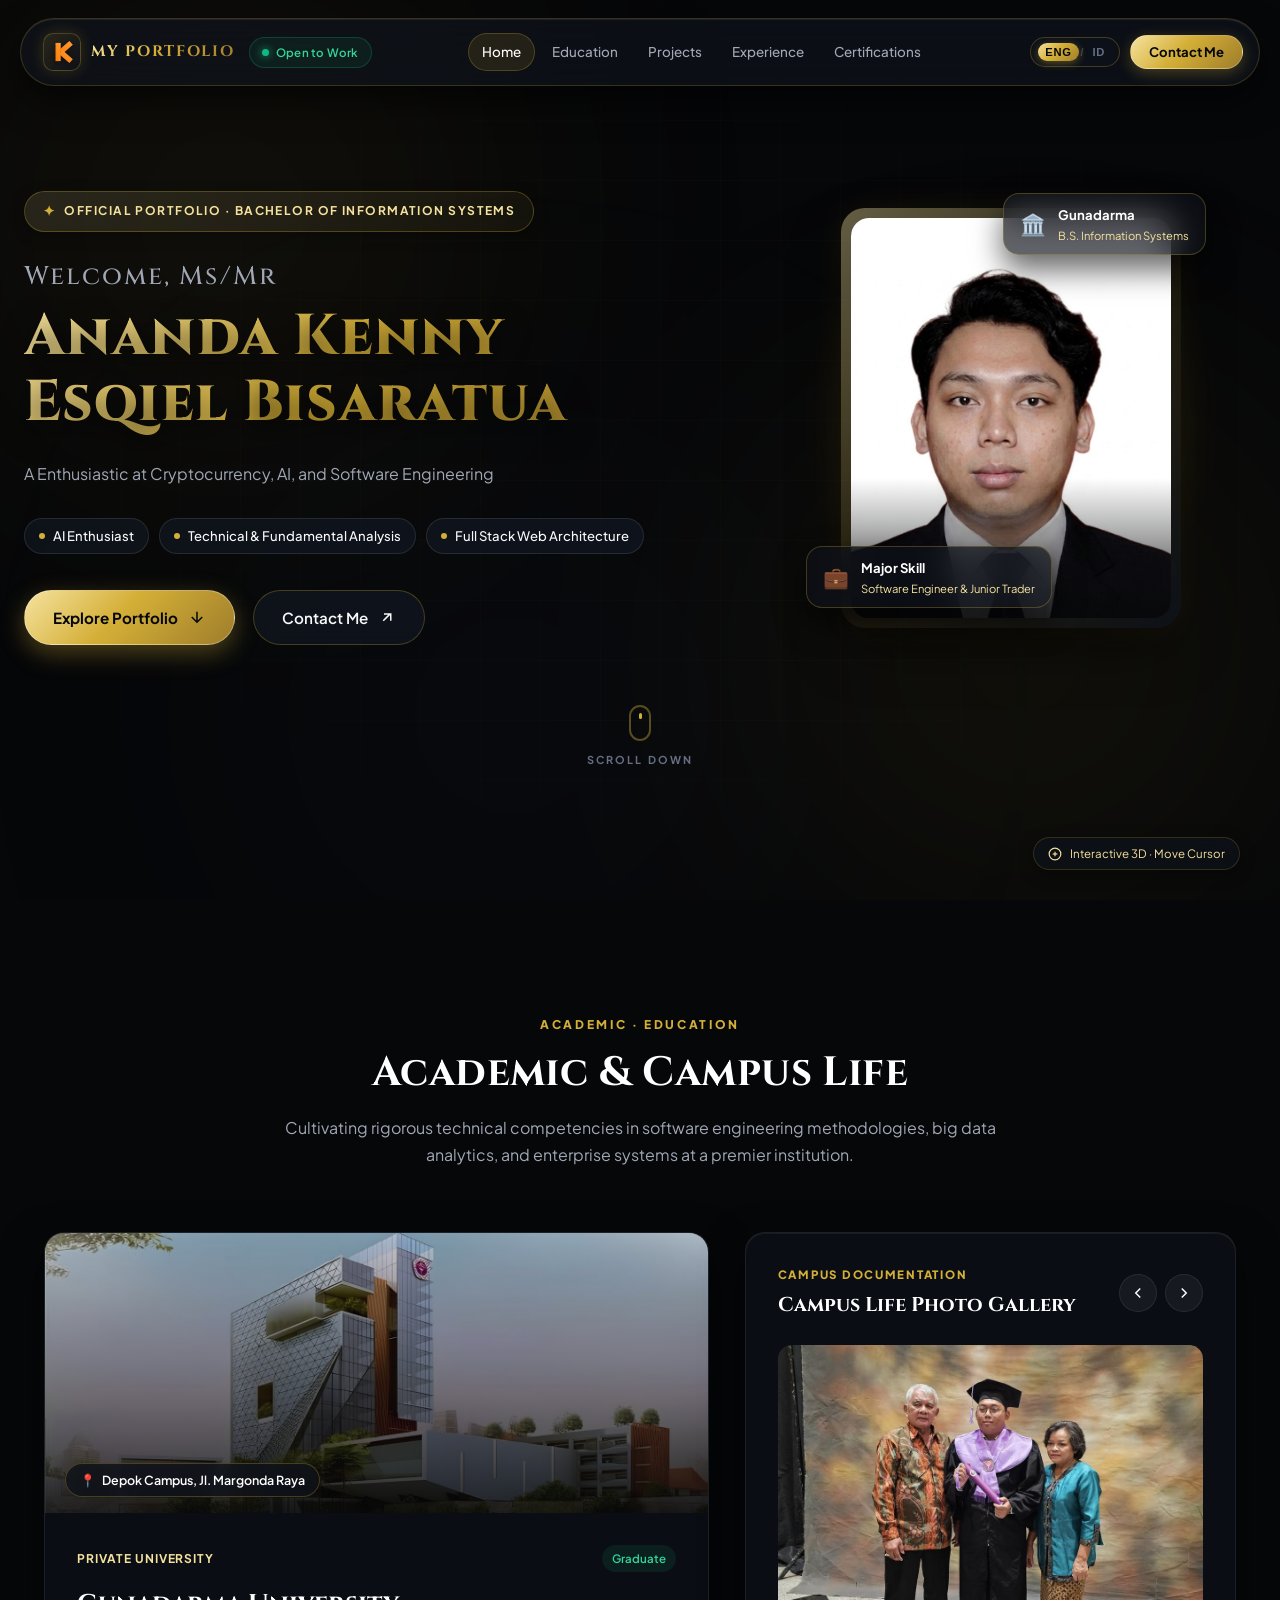
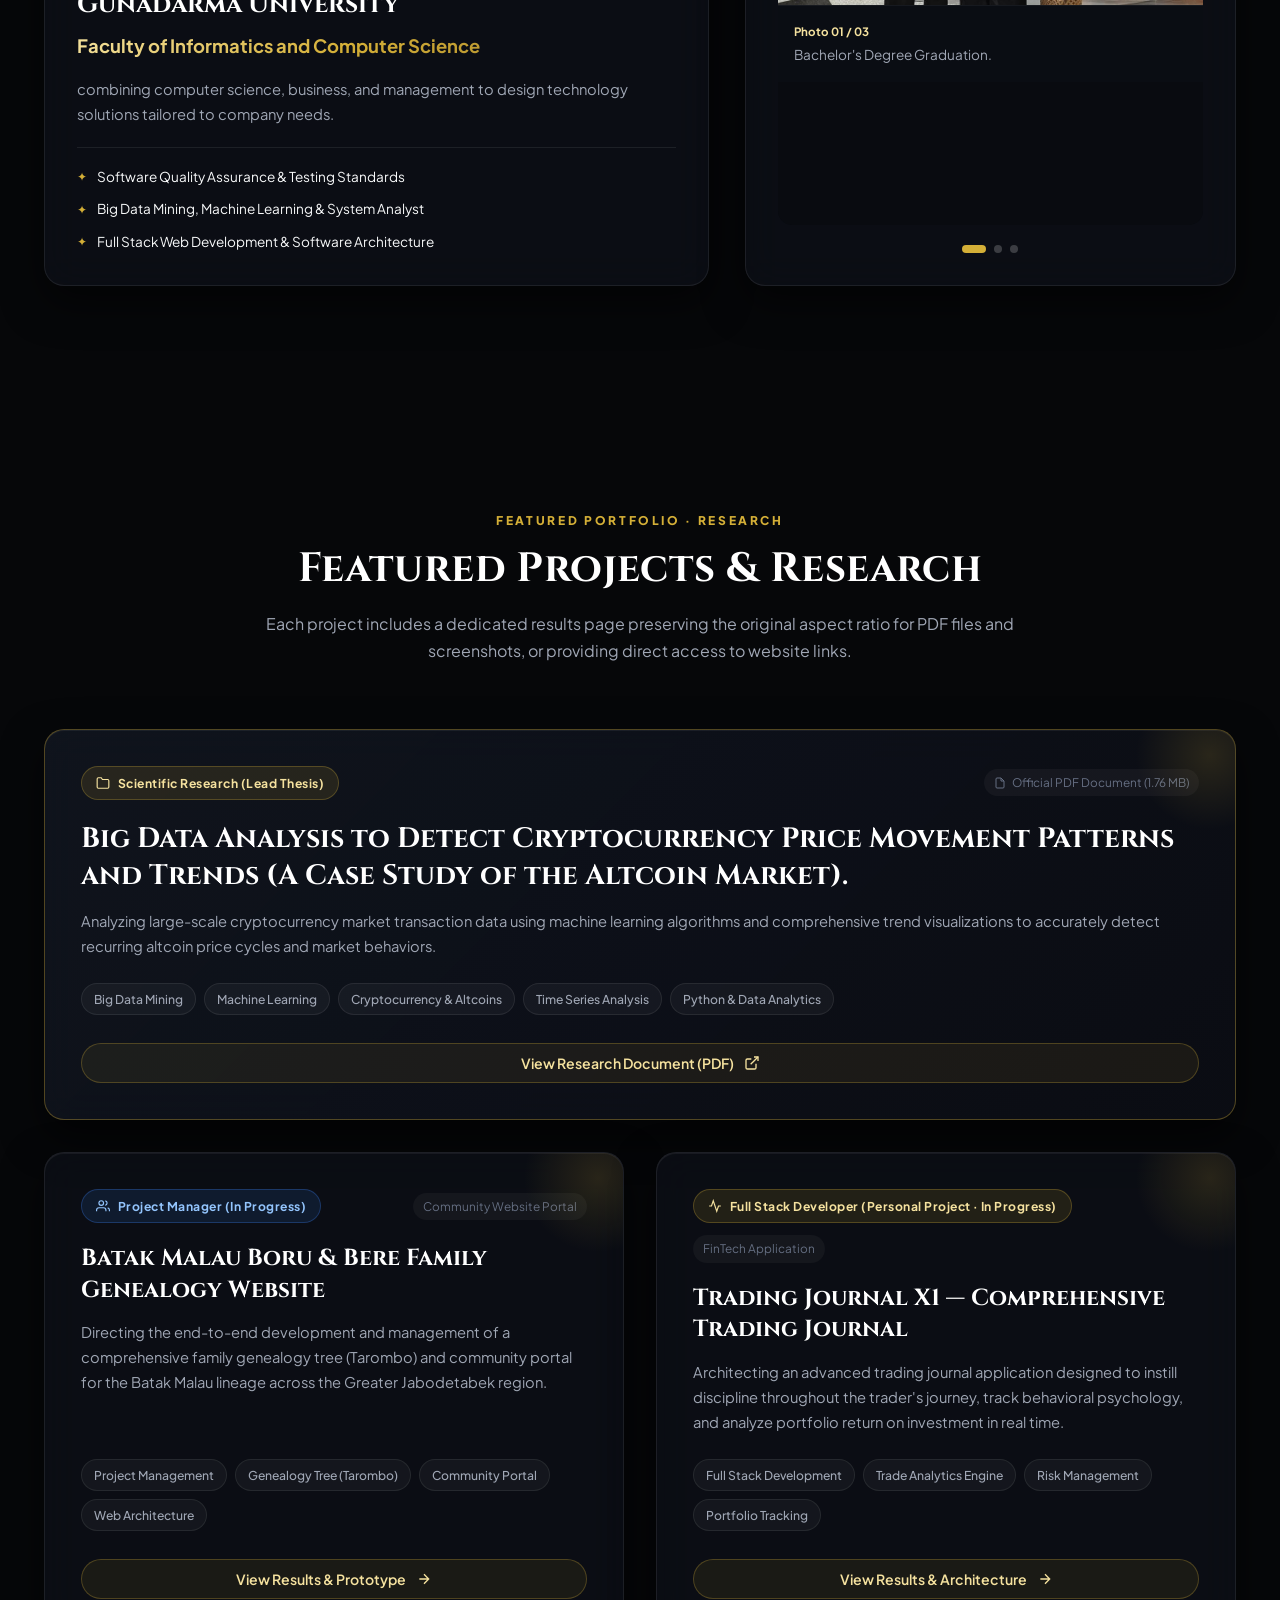
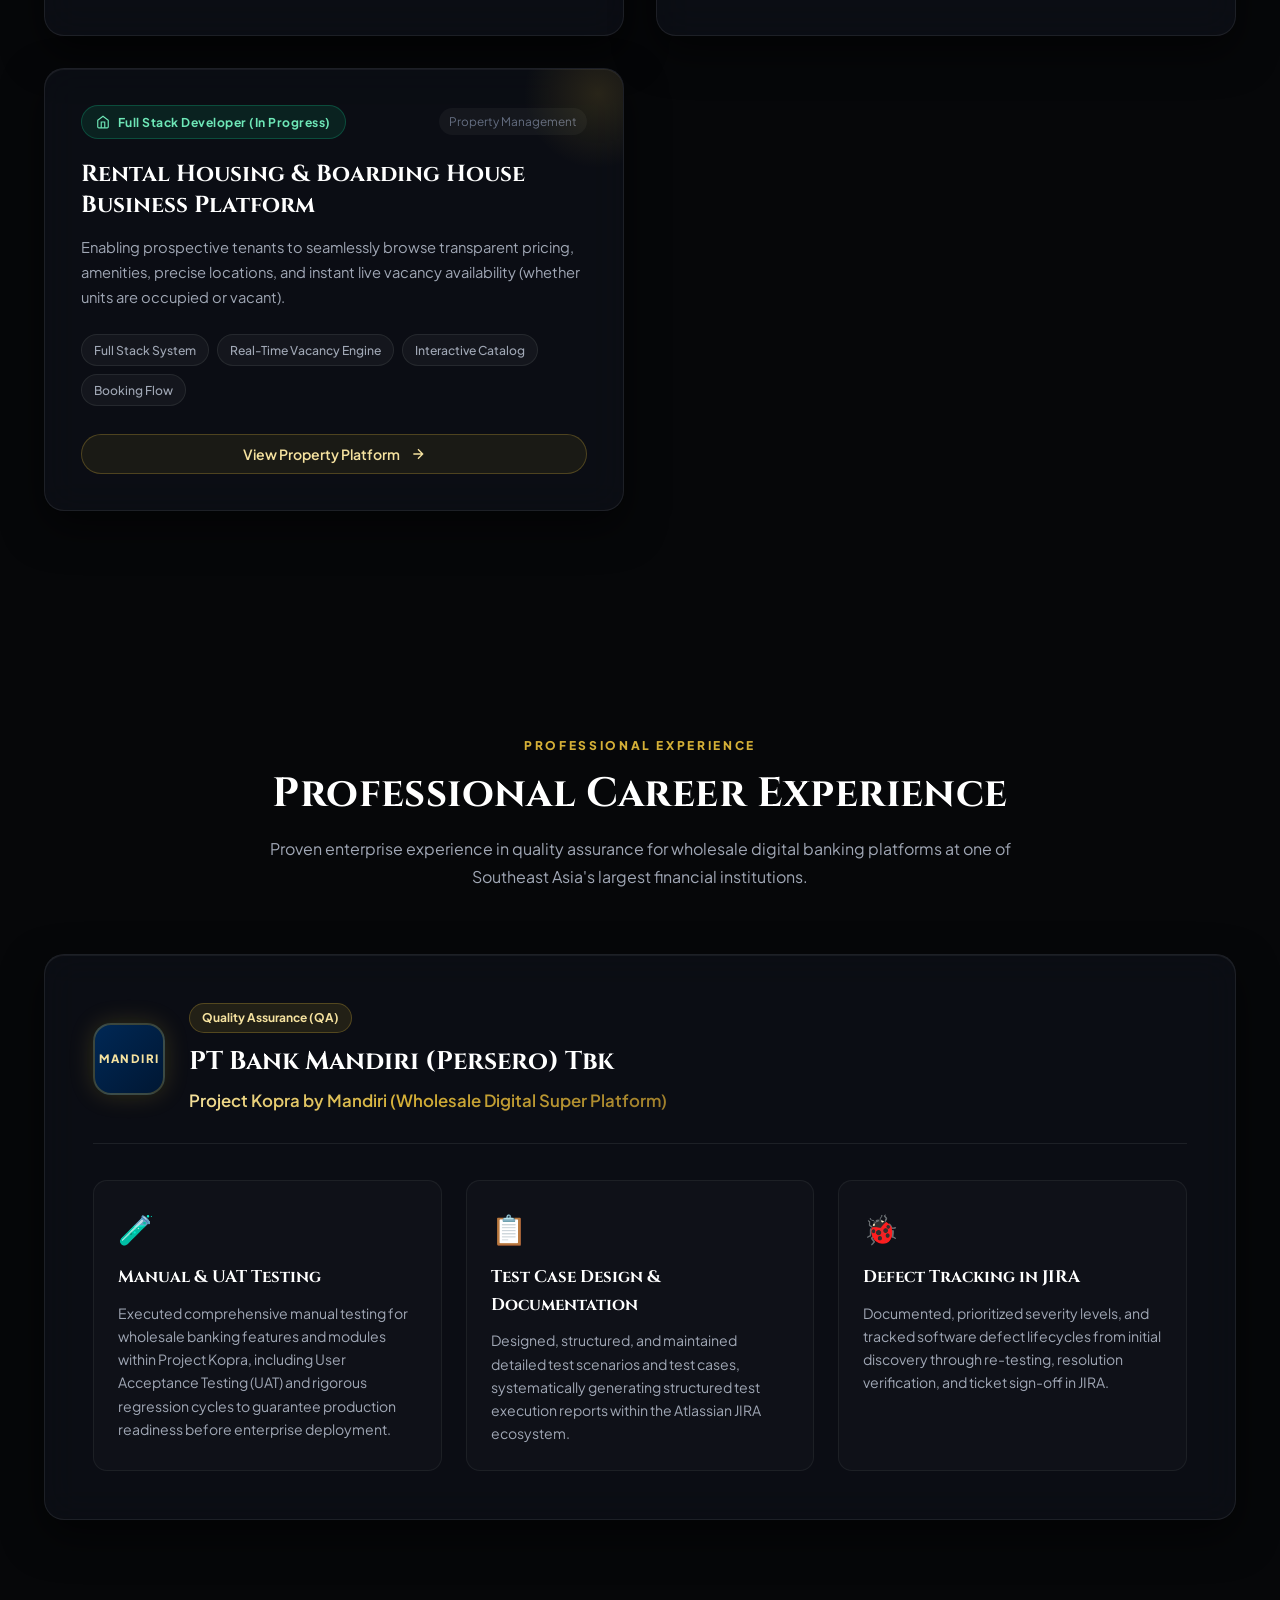
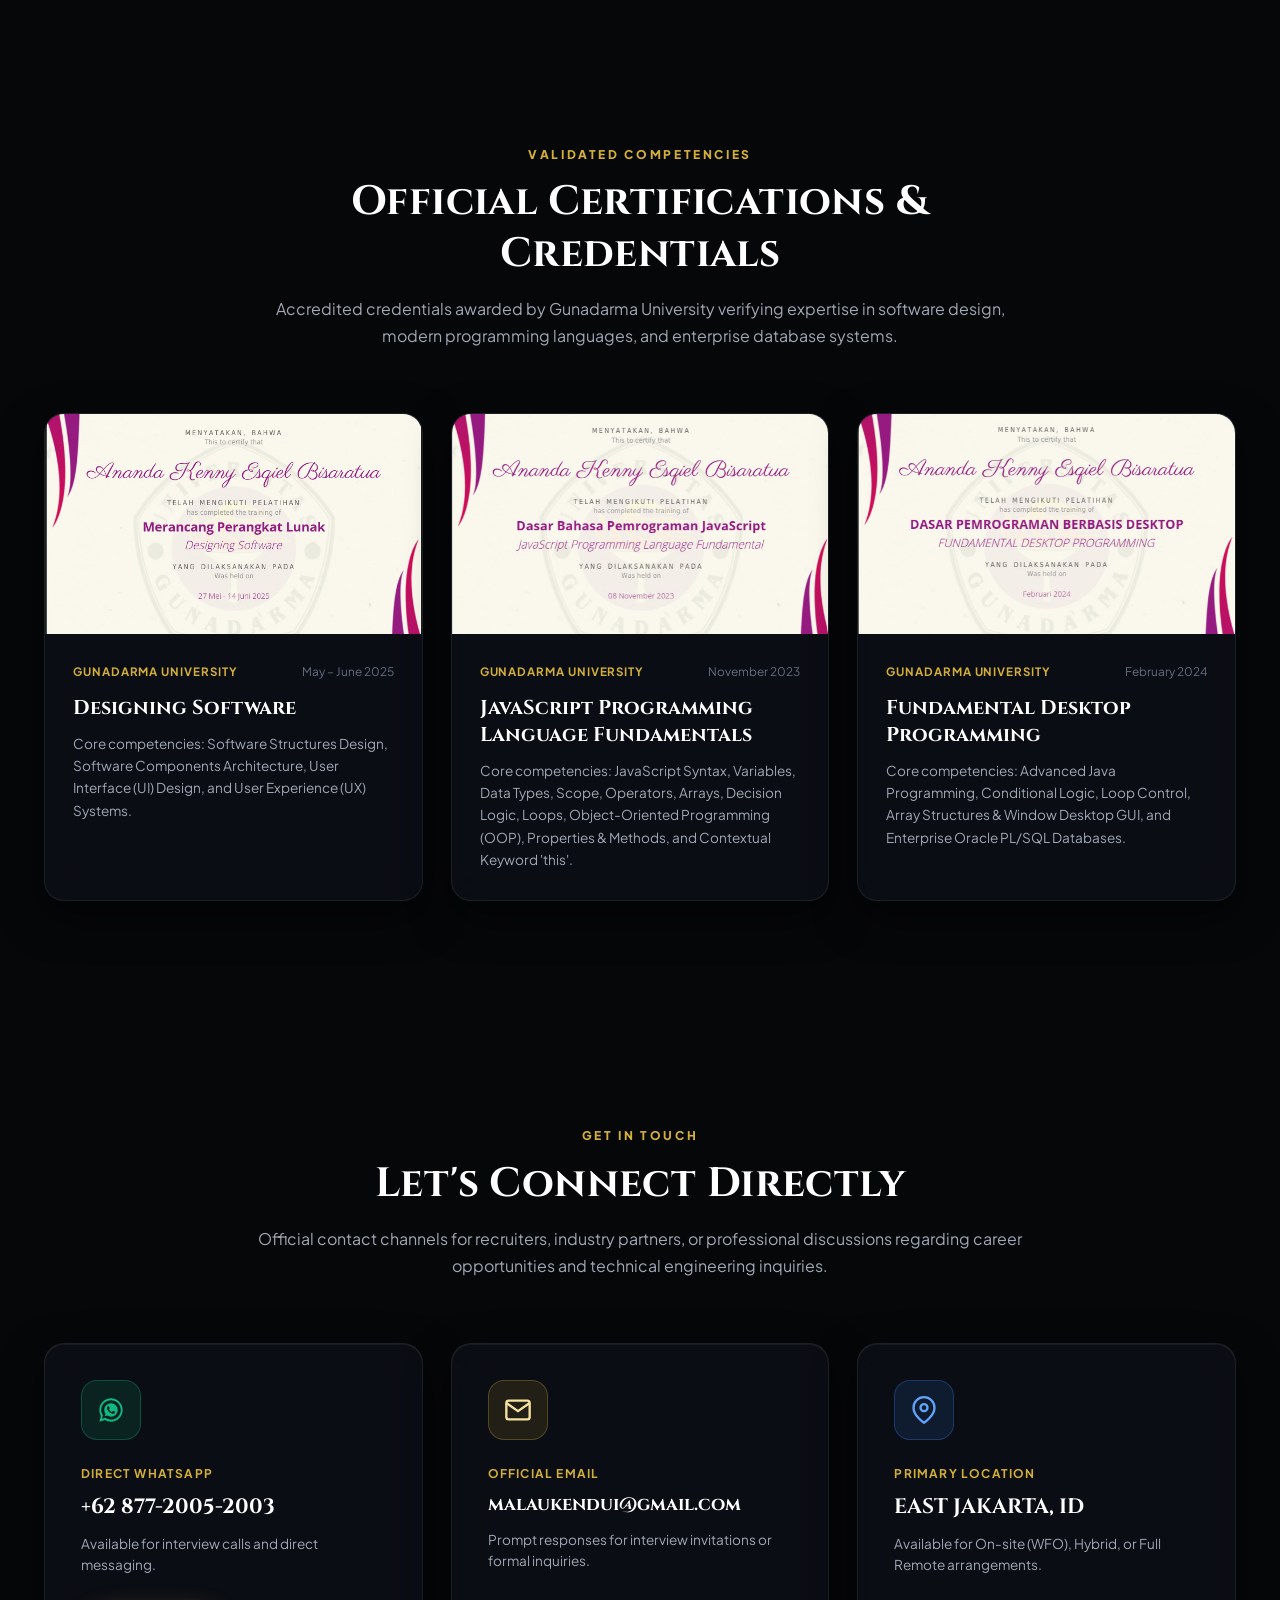
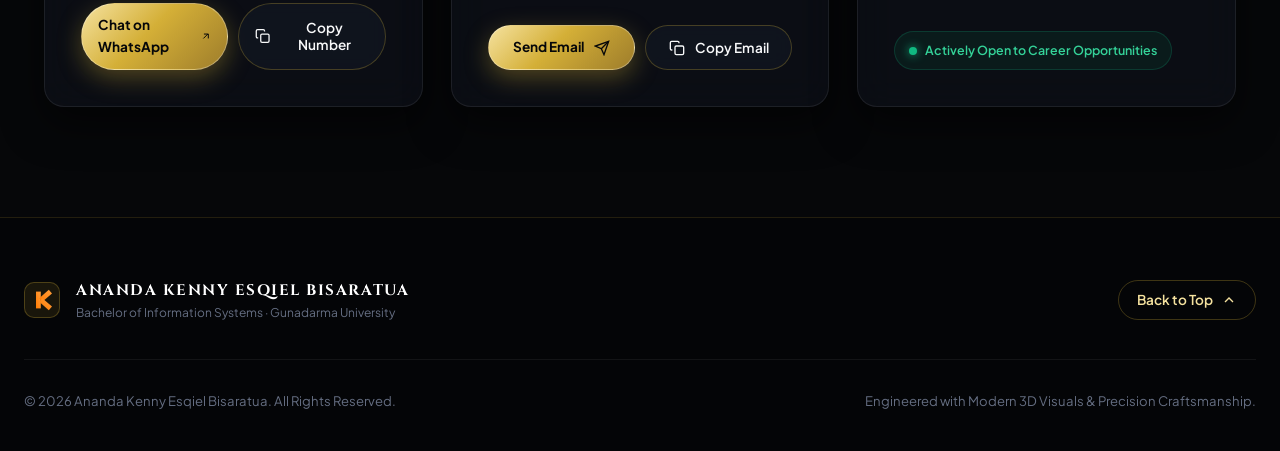
==== commit 3525f95e: "Update index.html" ====
--- a/index.html
+++ b/index.html
@@ -16,8 +16,28 @@
     <script src="https://cdnjs.cloudflare.com/ajax/libs/three.js/r128/three.min.js"></script>
 
     <link rel="stylesheet" href="style.css">
+    <style>
+        /* Paint the loader immediately so the page never flashes underneath */
+        body.is-loading { overflow: hidden; height: 100dvh; }
+        .page-loader {
+            position: fixed;
+            inset: 0;
+            z-index: 9999;
+            background: #0a0908;
+        }
+    </style>
 </head>
-<body>
+<body class="is-loading">
+
+    <!-- 3D ENTRY LOADER: brushed-metal control knob with gold LED ring -->
+    <div id="pageLoader" class="page-loader" role="status" aria-live="polite" aria-busy="true" aria-label="Loading portfolio">
+        <canvas id="loader-3d-canvas" class="loader-canvas"></canvas>
+        <div class="loader-hud">
+            <p class="loader-kicker" data-en="Entering Portfolio" data-id="Memasuki Portofolio">Entering Portfolio</p>
+            <p class="loader-percent" id="loaderPercent">0%</p>
+        </div>
+    </div>
+
 
     <!-- Ambient Luxury Background Glows -->
     <div class="luxury-ambient-bg">
@@ -406,7 +426,6 @@
                         <span class="tech-tag" data-en="Trade Analytics Engine" data-id="Mesin Analitik Trading">Trade Analytics Engine</span>
                         <span class="tech-tag" data-en="Risk Management" data-id="Manajemen Risiko">Risk Management</span>
                         <span class="tech-tag" data-en="Portfolio Tracking" data-id="Pelacakan Portofolio">Portfolio Tracking</span>
-                        <span class="tech-tag" data-en="Whatsapp Integration" data-id="Integrasi Whatsapp">Whatsapp Integration</span>
                     </div>
 
                     <div class="project-card-footer">
@@ -441,7 +460,6 @@
                         <span class="tech-tag" data-en="Real-Time Vacancy Engine" data-id="Mesin Ketersediaan Real-Time">Real-Time Vacancy Engine</span>
                         <span class="tech-tag" data-en="Interactive Catalog" data-id="Katalog Interaktif">Interactive Catalog</span>
                         <span class="tech-tag" data-en="Booking Flow" data-id="Alur Pemesanan">Booking Flow</span>
-                        <span class="tech-tag" data-en="Whatsapp Integration" data-id="Integrasi Whatsapp">Whatsapp Integration</span>
                     </div>
 
                     <div class="project-card-footer">
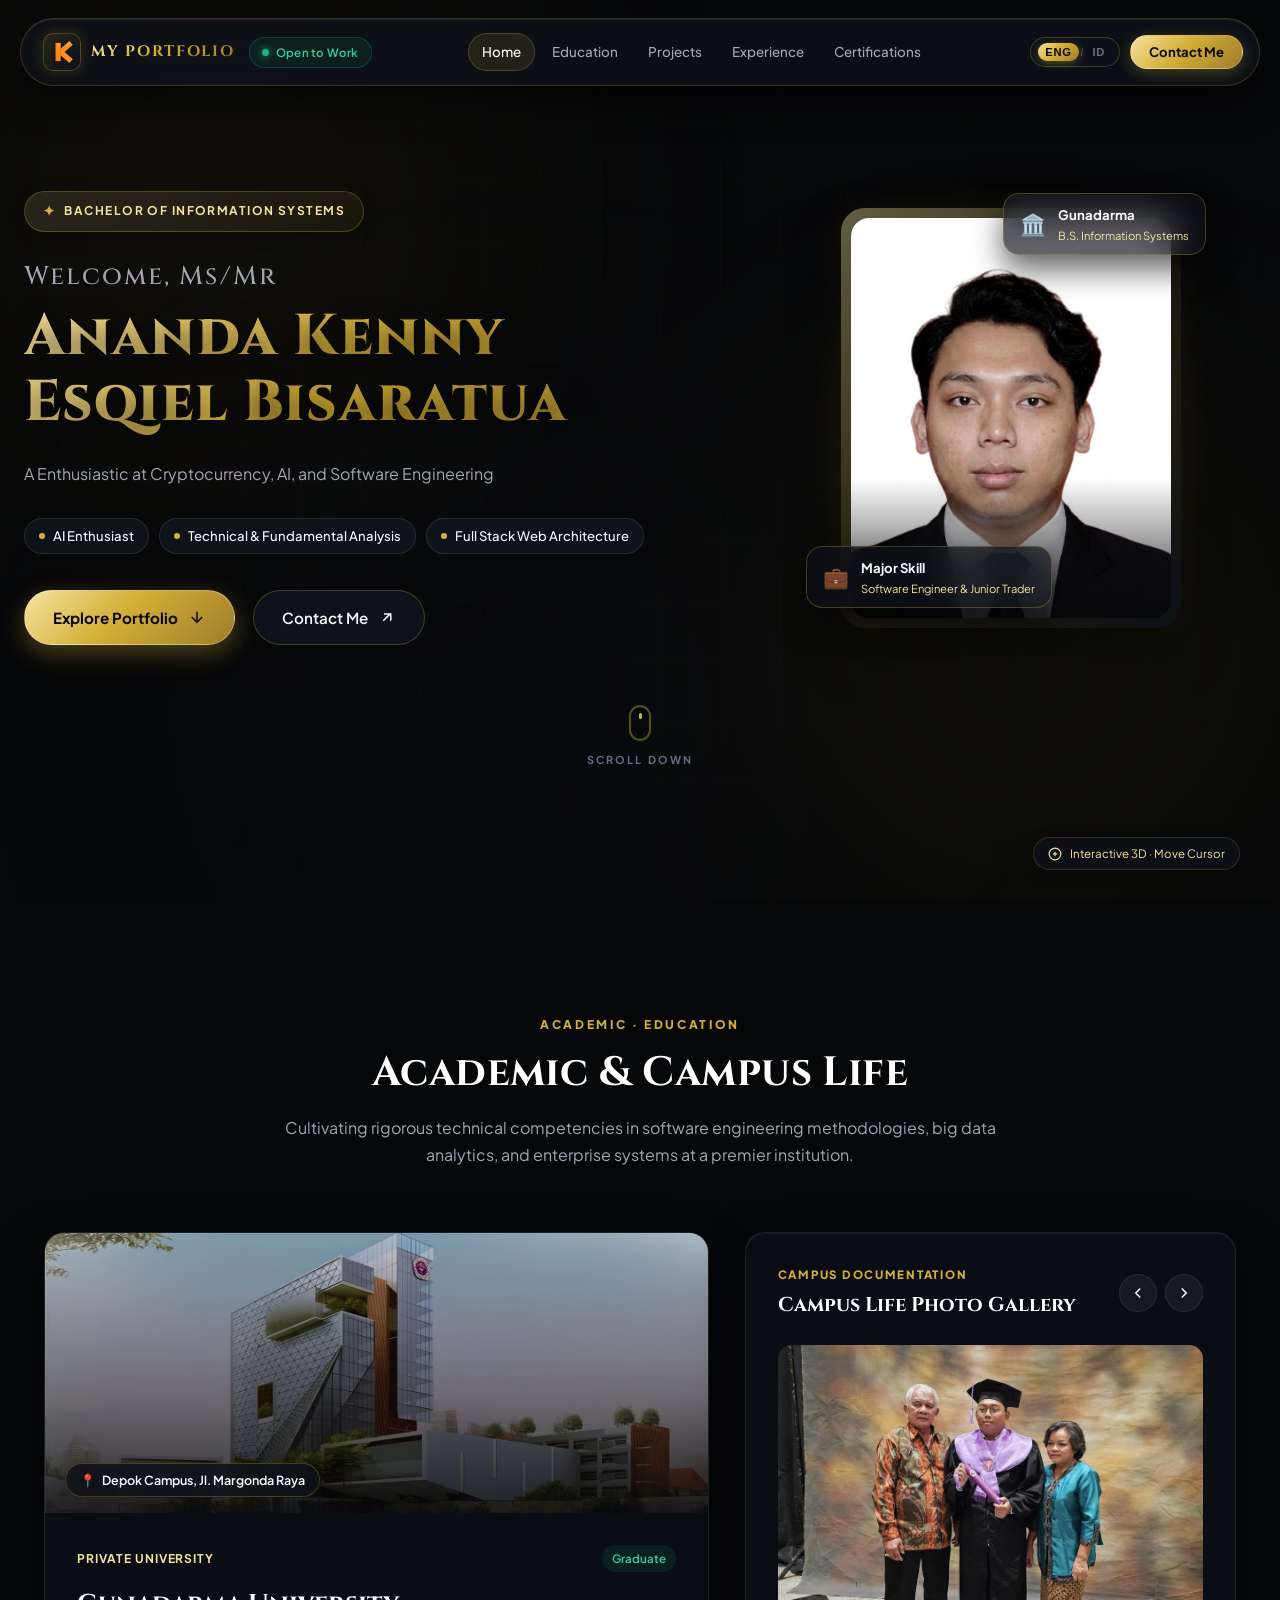
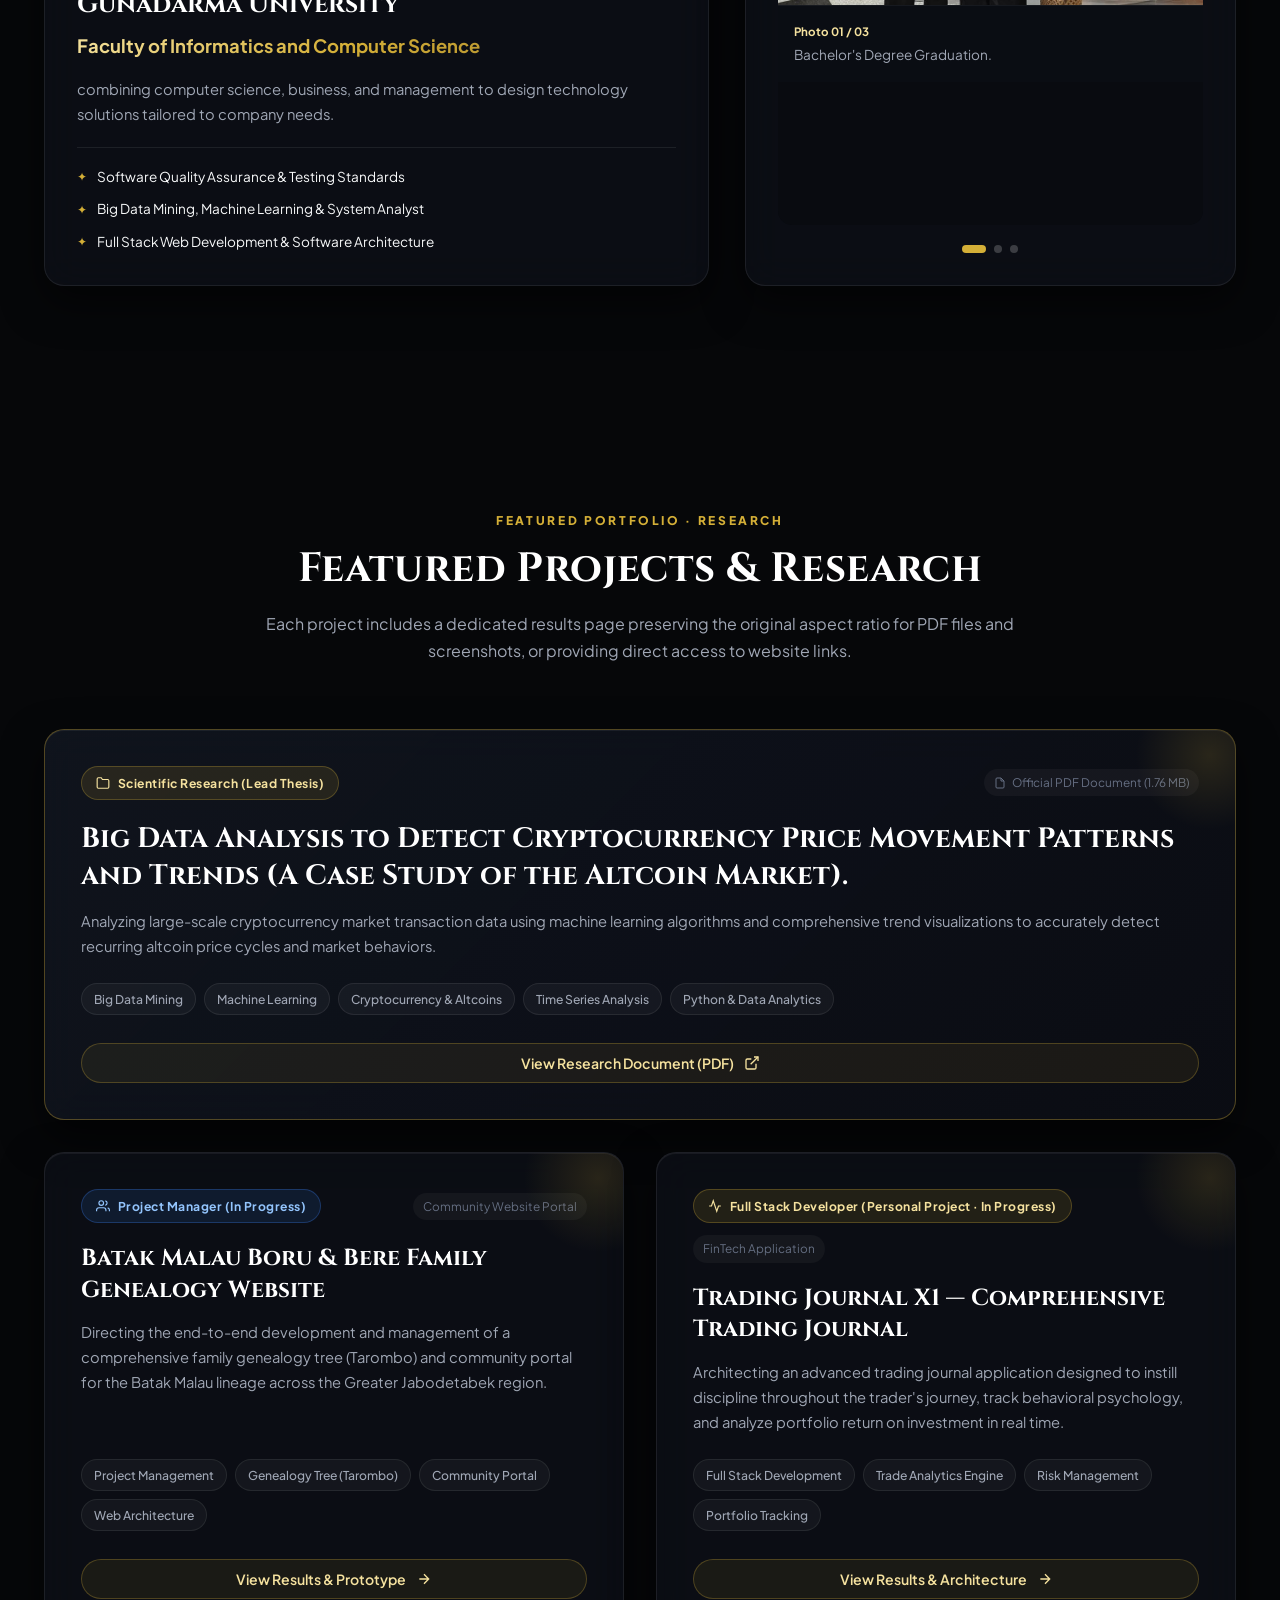
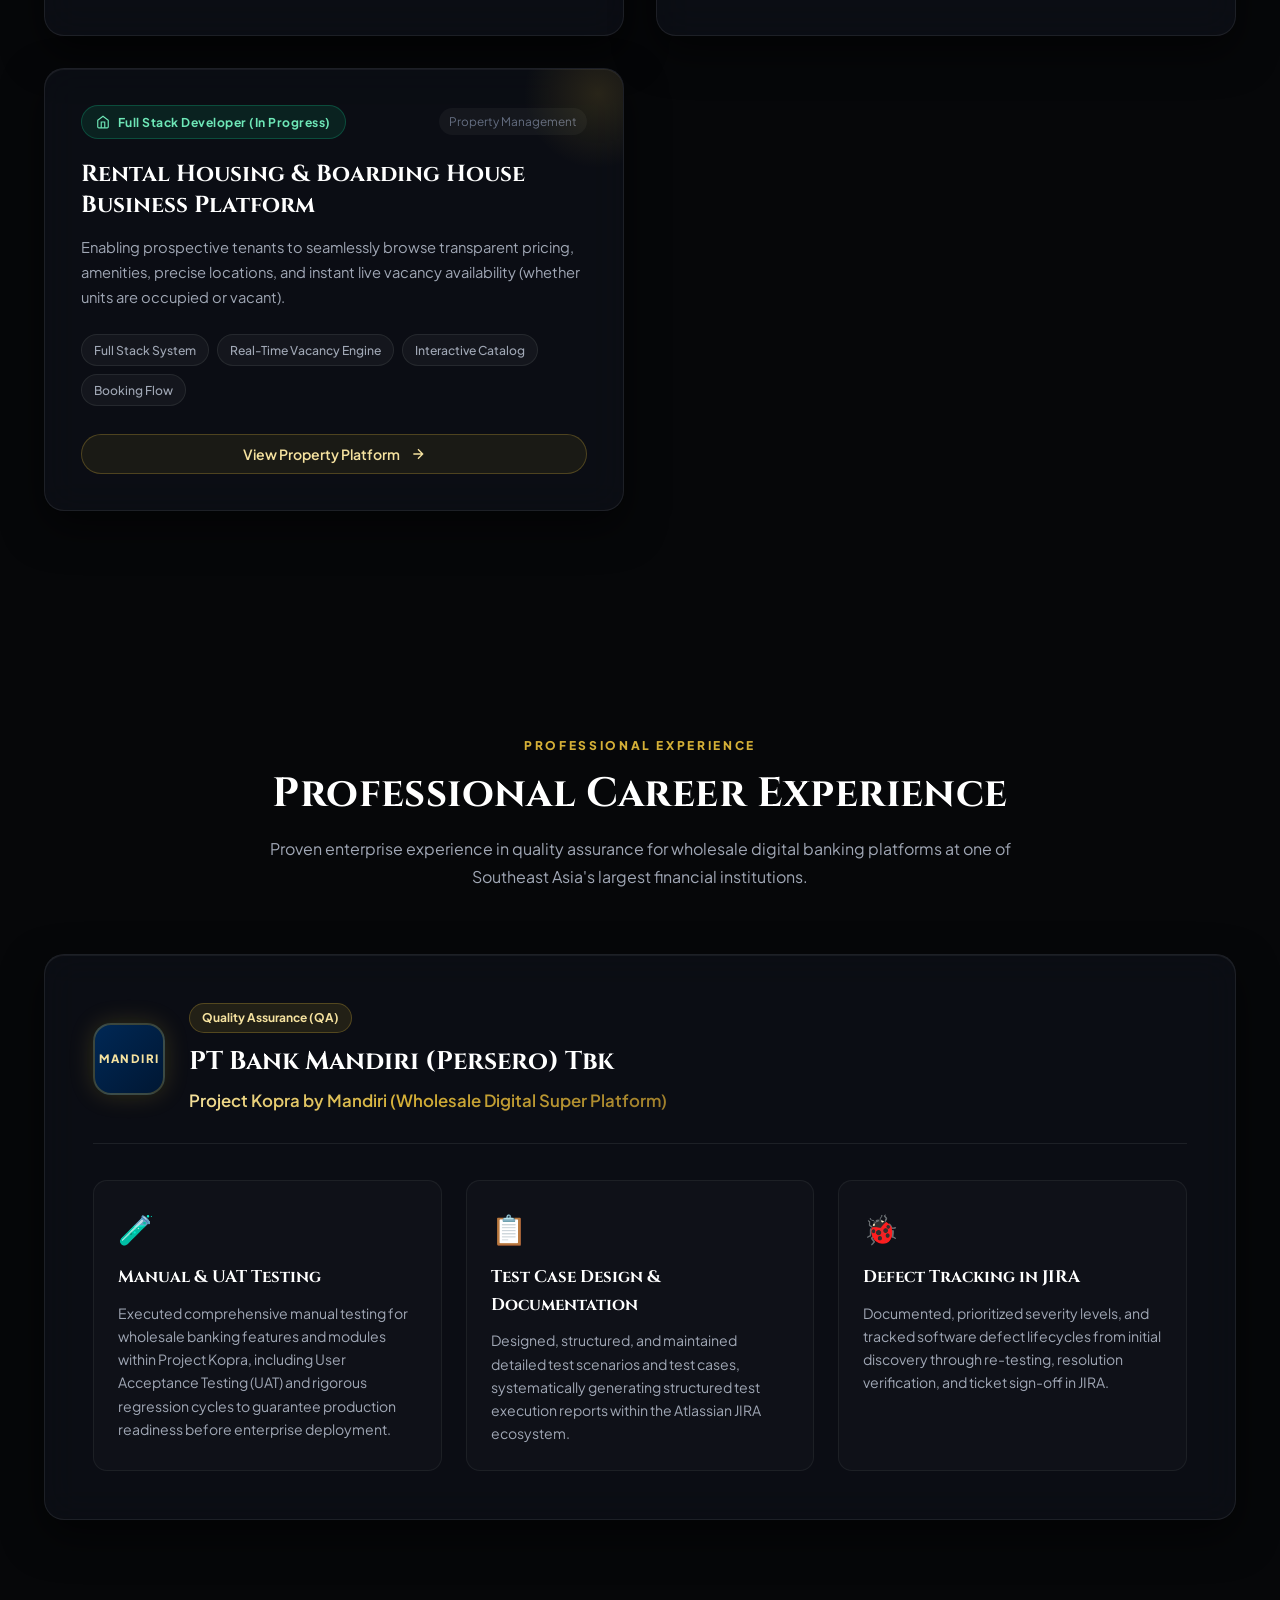
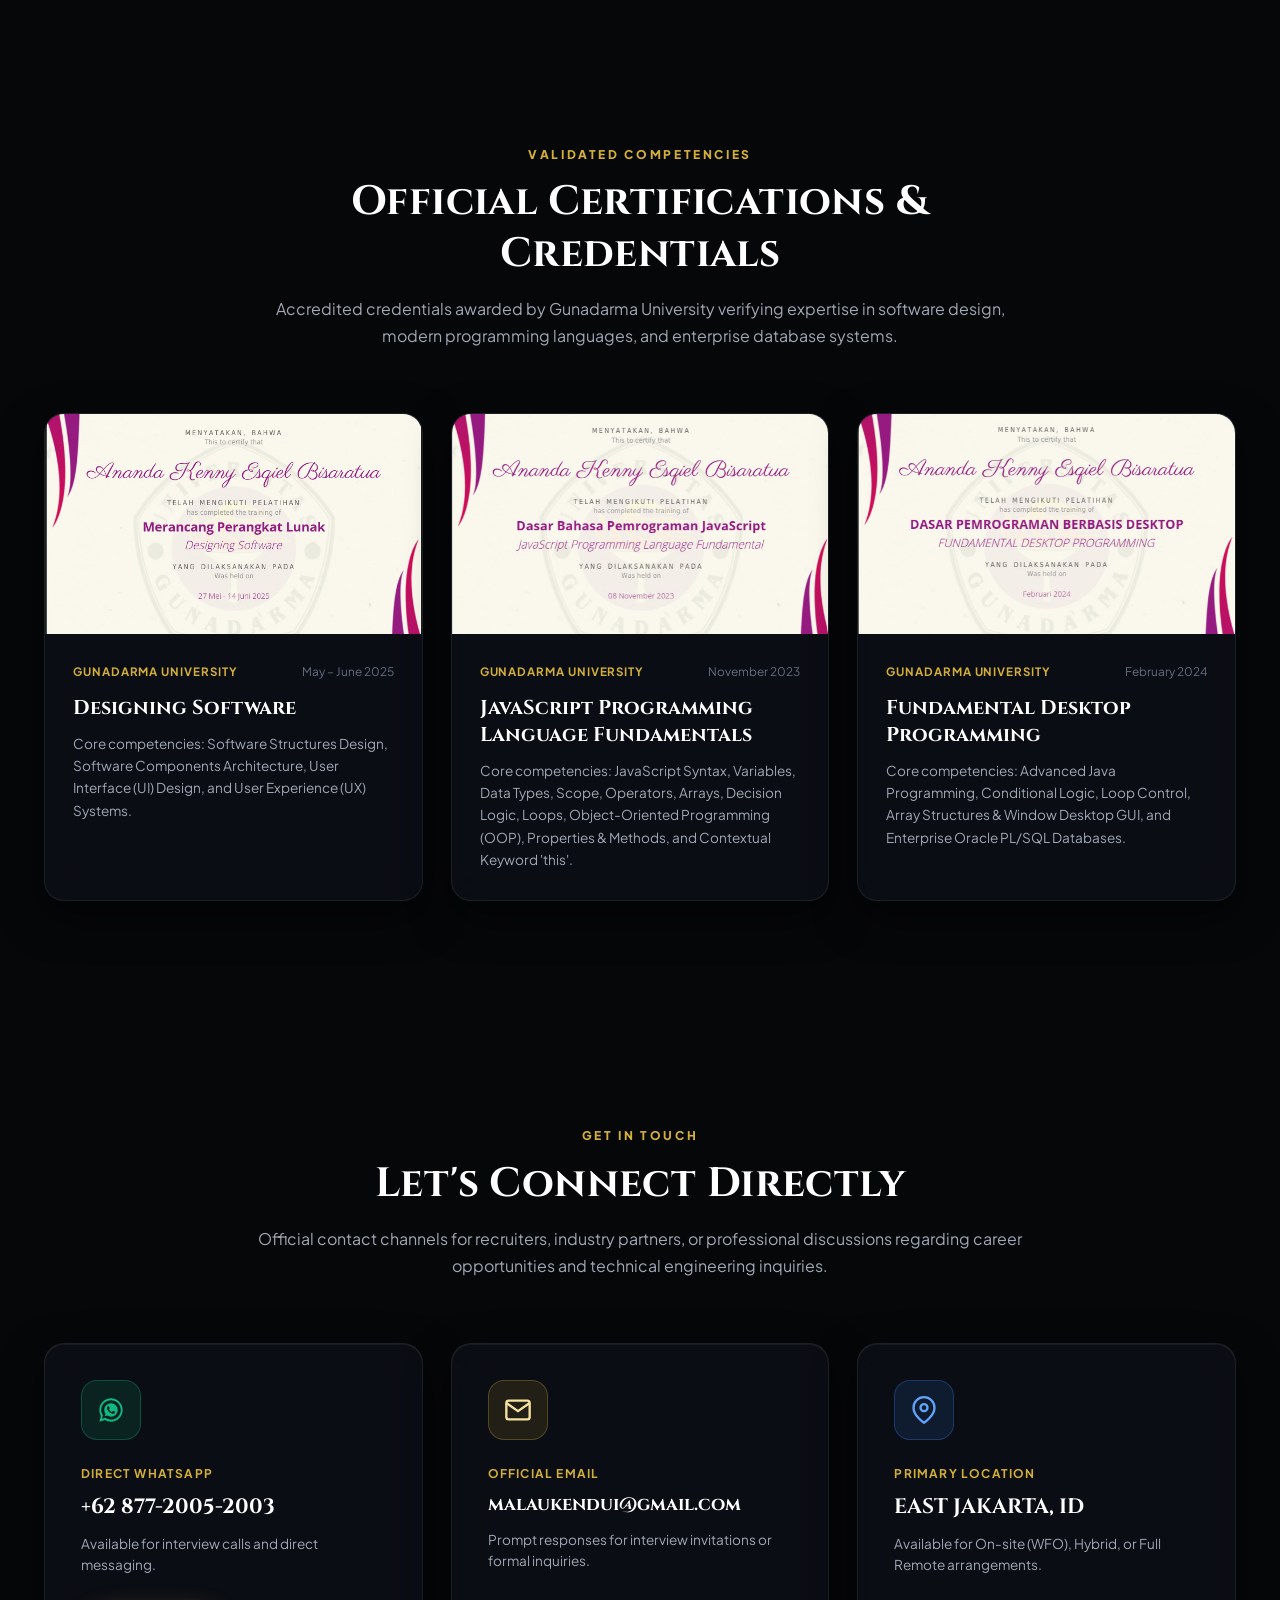
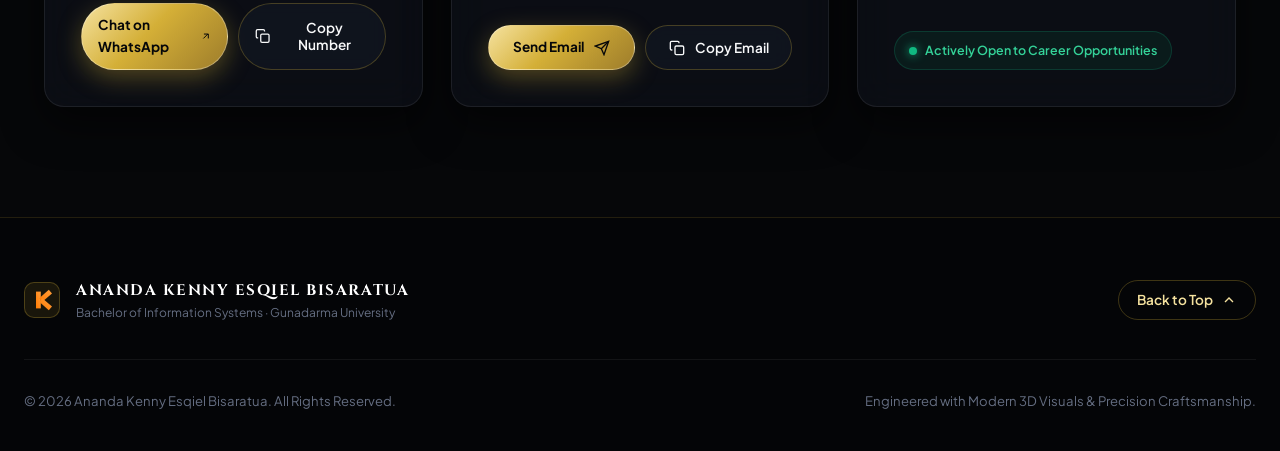
==== commit 386f9171: "Update Main Title" ====
--- a/index.html
+++ b/index.html
@@ -123,7 +123,7 @@
                     <div class="hero-text-block">
                         <div class="hero-badge">
                             <span class="badge-icon">&#10022;</span>
-                            <span data-en="OFFICIAL PORTFOLIO &middot; BACHELOR OF INFORMATION SYSTEMS" data-id="PORTOFOLIO RESMI &middot; SARJANA SISTEM INFORMASI">OFFICIAL PORTFOLIO &middot; BACHELOR OF INFORMATION SYSTEMS</span>
+                            <span data-en="BACHELOR OF INFORMATION SYSTEMS" data-id="SARJANA SISTEM INFORMASI">BACHELOR OF INFORMATION SYSTEMS</span>
                         </div>
 
                         <h1 class="hero-title">
